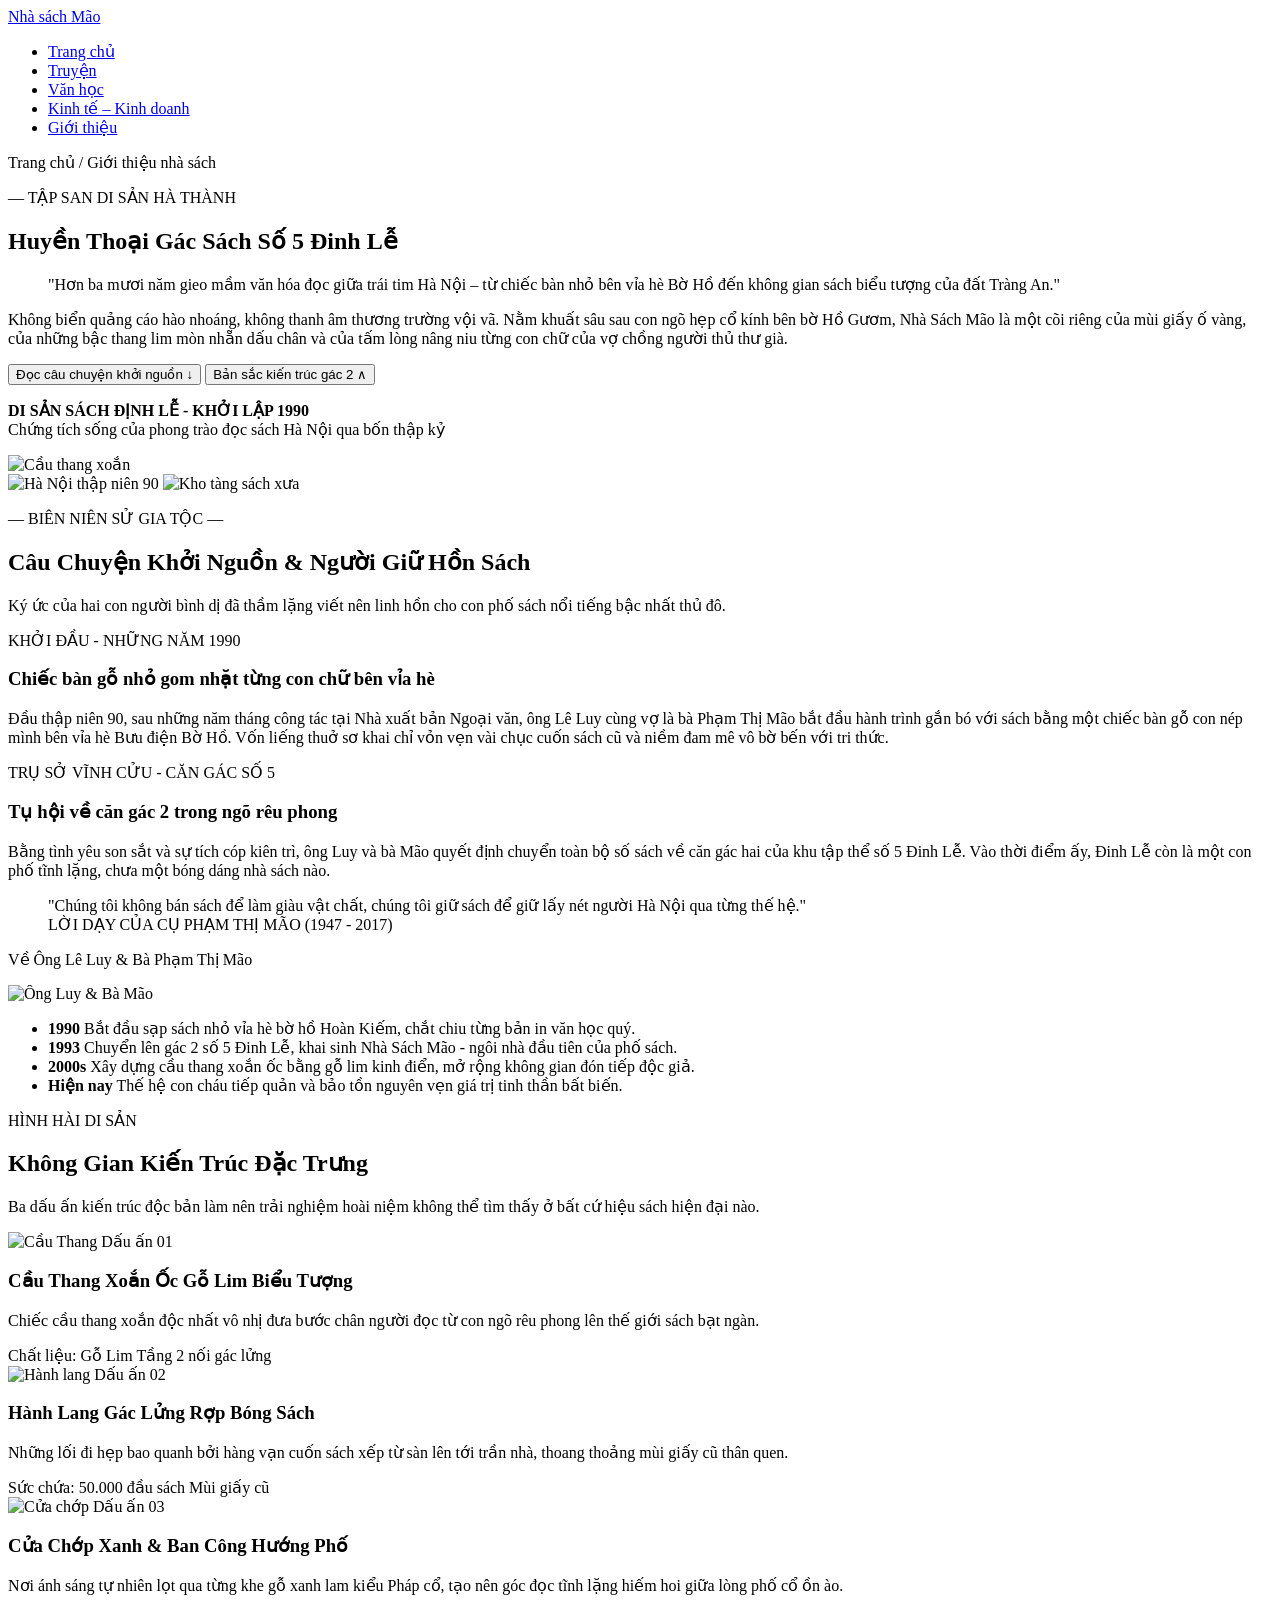
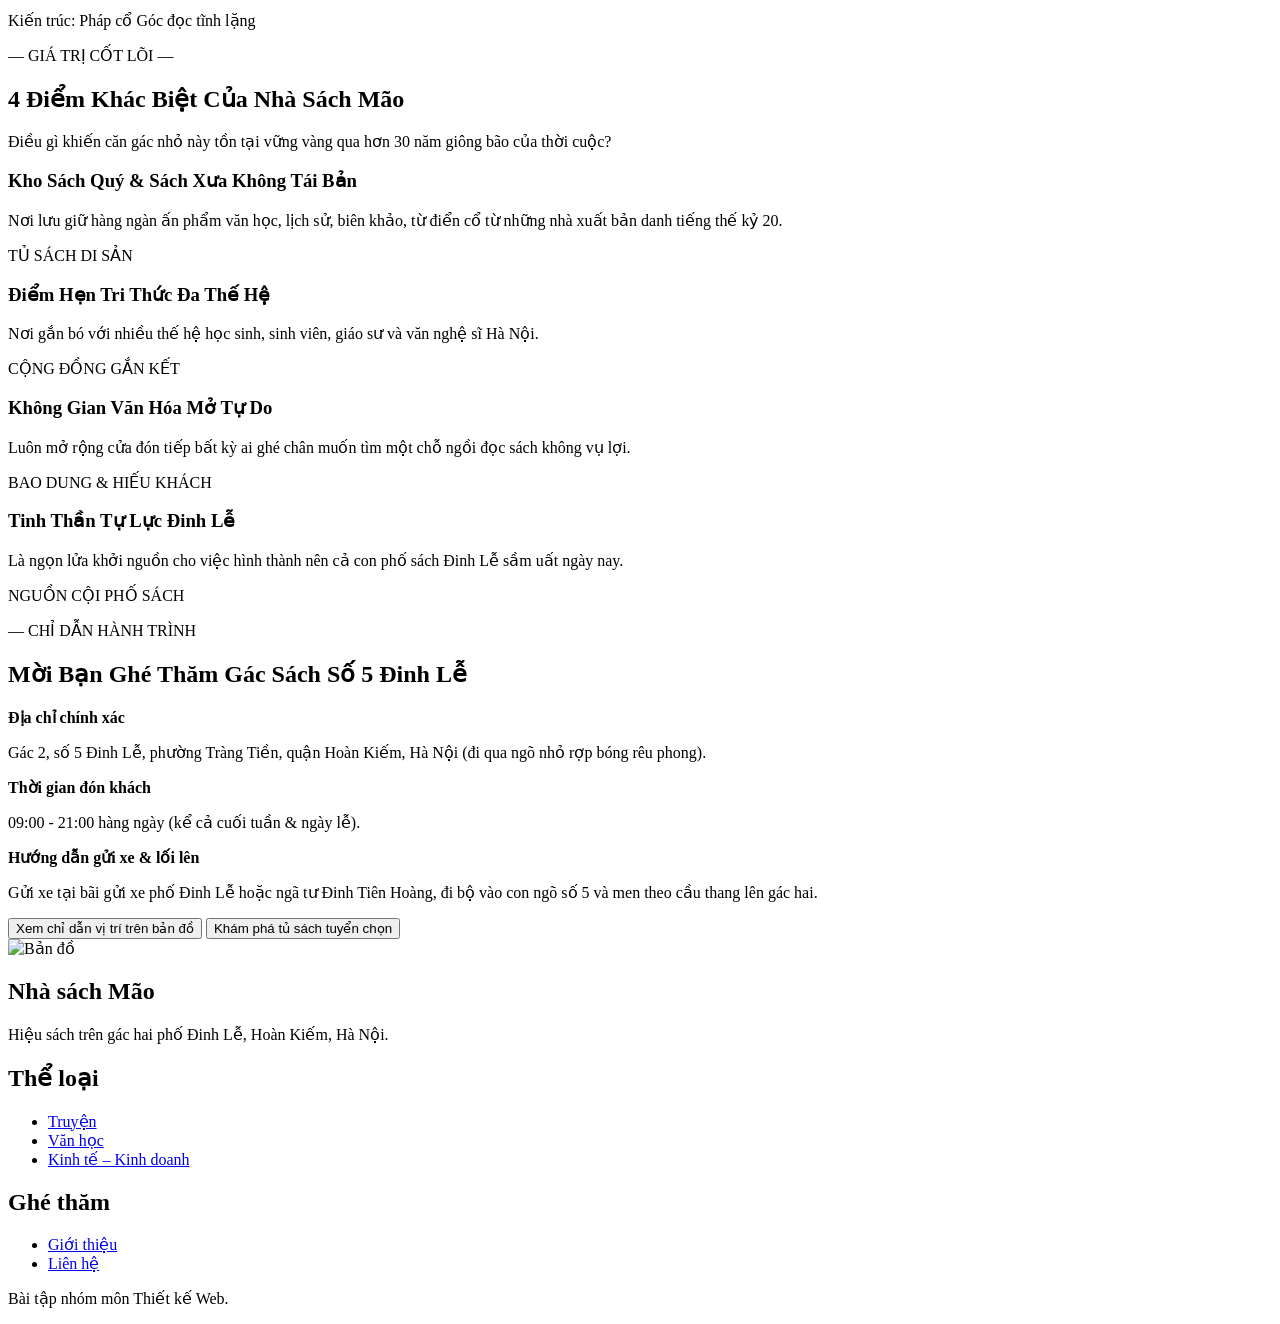
==== about.html @ 7aeccec8 "code phần about" ====
<html lang="vi">
<head>
    <meta charset="UTF-8">
    <meta name="viewport" content="width=device-width, initial-scale=1.0">
    <title>Nhà Sách Mão</title>
    <link rel="stylesheet" href="style.css">
</head>
<body>
    
    <!-- HEADER -->
    <div id="site-header">
        <header class="main-header">
            <div class="logo">
                <h1>Nhà Sách Mão</h1>
                <p>GÁC 2 • SỐ 5 ĐỊNH LỄ</p>
            </div>
            <nav class="main-menu">
                <ul>
                    <li><a href="#">Trang chủ</a></li>
                    <li><a href="#">Khám phá sách</a></li>
                    <li><a href="#" class="active">Giới thiệu Nhà sách</a></li>
                </ul>
            </nav>
            <div class="search-bar">
                <input type="text" placeholder="Tìm sách, tác giả...">
            </div>
        </header>
    </div>

    <!-- MAIN CONTENT (NỘI DUNG TRANG) -->
    <main class="container">
        
        <div class="breadcrumb">
            <p>Trang chủ / Giới thiệu nhà sách</p>
        </div>

        <!-- HERO SECTION[cite: 5] -->
        <section class="hero-section">
            <div class="hero-content">
                <p class="section-subtitle">— TẬP SAN DI SẢN HÀ THÀNH</p>
                <h1 class="hero-title">Huyền Thoại Gác Sách Số 5 Đinh Lễ</h1>
                <blockquote class="hero-quote">"Hơn ba mươi năm gieo mầm văn hóa đọc giữa trái tim Hà Nội – từ chiếc bàn nhỏ bên vỉa hè Bờ Hồ đến không gian sách biểu tượng của đất Tràng An."</blockquote>
                <p class="hero-desc">Không biển quảng cáo hào nhoáng, không thanh âm thương trường vội vã. Nằm khuất sâu sau con ngõ hẹp cổ kính bên bờ Hồ Gươm, Nhà Sách Mão là một cõi riêng của mùi giấy ố vàng, của những bậc thang lim mòn nhẵn dấu chân và của tấm lòng nâng niu từng con chữ của vợ chồng người thủ thư già.</p>
                
                <div class="hero-buttons">
                    <button class="btn btn-dark">Đọc câu chuyện khởi nguồn ↓</button>
                    <button class="btn btn-light">Bản sắc kiến trúc gác 2 ∧</button>
                </div>
                
                <div class="hero-badge">
                    <p><strong>DI SẢN SÁCH ĐỊNH LỄ - KHỞI LẬP 1990</strong><br>Chứng tích sống của phong trào đọc sách Hà Nội qua bốn thập kỷ</p>
                </div>
            </div>
            <div class="hero-images">
                <img src="cau thang xoan.jpg" alt="Cầu thang xoắn" class="img-large">
                <div class="img-small-group">
                    <img src="ha noi xua.jpg" alt="Hà Nội thập niên 90">
                    <img src="sach xua.jpg" alt="Kho tàng sách xưa">
                </div>
            </div>
        </section>

        <!-- STORY TIMELINE SECTION[cite: 6, 7] -->
        <section class="story-section">
            <div class="section-header center">
                <p class="section-subtitle">— BIÊN NIÊN SỬ GIA TỘC —</p>
                <h2>Câu Chuyện Khởi Nguồn & Người Giữ Hồn Sách</h2>
                <p>Ký ức của hai con người bình dị đã thầm lặng viết nên linh hồn cho con phố sách nổi tiếng bậc nhất thủ đô.</p>
            </div>

            <div class="story-grid">
                <div class="story-left">
                    <div class="story-card">
                        <span class="tag">KHỞI ĐẦU - NHỮNG NĂM 1990</span>
                        <h3>Chiếc bàn gỗ nhỏ gom nhặt từng con chữ bên vỉa hè</h3>
                        <p>Đầu thập niên 90, sau những năm tháng công tác tại Nhà xuất bản Ngoại văn, ông Lê Luy cùng vợ là bà Phạm Thị Mão bắt đầu hành trình gắn bó với sách bằng một chiếc bàn gỗ con nép mình bên vỉa hè Bưu điện Bờ Hồ. Vốn liếng thuở sơ khai chỉ vỏn vẹn vài chục cuốn sách cũ và niềm đam mê vô bờ bến với tri thức.</p>
                    </div>
                    <div class="story-card">
                        <span class="tag">TRỤ SỞ VĨNH CỬU - CĂN GÁC SỐ 5</span>
                        <h3>Tụ hội về căn gác 2 trong ngõ rêu phong</h3>
                        <p>Bằng tình yêu son sắt và sự tích cóp kiên trì, ông Luy và bà Mão quyết định chuyển toàn bộ số sách về căn gác hai của khu tập thể số 5 Đinh Lễ. Vào thời điểm ấy, Đinh Lễ còn là một con phố tĩnh lặng, chưa một bóng dáng nhà sách nào.</p>
                    </div>
                    <blockquote class="highlight-quote">
                        "Chúng tôi không bán sách để làm giàu vật chất, chúng tôi giữ sách để giữ lấy nét người Hà Nội qua từng thế hệ."<br>
                        <span>LỜI DẠY CỦA CỤ PHẠM THỊ MÃO (1947 - 2017)</span>
                    </blockquote>
                </div>
                
                <div class="story-right">
                    <div class="founder-card">
                        <p class="founder-title">Về Ông Lê Luy & Bà Phạm Thị Mão</p>
                        <img src="anh ong ba.jpg" alt="Ông Luy & Bà Mão">
                    </div>
                    <ul class="timeline-list">
                        <li><strong>1990</strong> Bắt đầu sạp sách nhỏ vỉa hè bờ hồ Hoàn Kiếm, chắt chiu từng bản in văn học quý.</li>
                        <li><strong>1993</strong> Chuyển lên gác 2 số 5 Đinh Lễ, khai sinh Nhà Sách Mão - ngôi nhà đầu tiên của phố sách.</li>
                        <li><strong>2000s</strong> Xây dựng cầu thang xoắn ốc bằng gỗ lim kinh điển, mở rộng không gian đón tiếp độc giả.</li>
                        <li><strong>Hiện nay</strong> Thế hệ con cháu tiếp quản và bảo tồn nguyên vẹn giá trị tinh thần bất biến.</li>
                    </ul>
                </div>
            </div>
        </section>

        <section class="architecture-section">
            <div class="section-header">
                <p class="section-subtitle">HÌNH HÀI DI SẢN</p>
                <div class="flex-between">
                    <h2>Không Gian Kiến Trúc Đặc Trưng</h2>
                    <p class="w-50">Ba dấu ấn kiến trúc độc bản làm nên trải nghiệm hoài niệm không thể tìm thấy ở bất cứ hiệu sách hiện đại nào.</p>
                </div>
            </div>
            
            <div class="arch-grid">
                <div class="arch-card">
                    <img src="kien-truc-1.jpg" alt="Cầu Thang">
                    <span class="arch-badge">Dấu ấn 01</span>
                    <h3>Cầu Thang Xoắn Ốc Gỗ Lim Biểu Tượng</h3>
                    <p>Chiếc cầu thang xoắn độc nhất vô nhị đưa bước chân người đọc từ con ngõ rêu phong lên thế giới sách bạt ngàn.</p>
                    <div class="card-footer">
                        <span>Chất liệu: Gỗ Lim</span>
                        <span>Tầng 2 nối gác lửng</span>
                    </div>
                </div>
                <div class="arch-card">
                    <img src="kien-truc-2.jpg" alt="Hành lang">
                    <span class="arch-badge">Dấu ấn 02</span>
                    <h3>Hành Lang Gác Lửng Rợp Bóng Sách</h3>
                    <p>Những lối đi hẹp bao quanh bởi hàng vạn cuốn sách xếp từ sàn lên tới trần nhà, thoang thoảng mùi giấy cũ thân quen.</p>
                    <div class="card-footer">
                        <span>Sức chứa: 50.000 đầu sách</span>
                        <span>Mùi giấy cũ</span>
                    </div>
                </div>
                <div class="arch-card">
                    <img src="kien-truc-3.jpg" alt="Cửa chớp">
                    <span class="arch-badge">Dấu ấn 03</span>
                    <h3>Cửa Chớp Xanh & Ban Công Hướng Phố</h3>
                    <p>Nơi ánh sáng tự nhiên lọt qua từng khe gỗ xanh lam kiểu Pháp cổ, tạo nên góc đọc tĩnh lặng hiếm hoi giữa lòng phố cổ ồn ào.</p>
                    <div class="card-footer">
                        <span>Kiến trúc: Pháp cổ</span>
                        <span>Góc đọc tĩnh lặng</span>
                    </div>
                </div>
            </div>
        </section>

        <section class="core-values-section">
            <div class="section-header center">
                <p class="section-subtitle">— GIÁ TRỊ CỐT LÕI —</p>
                <h2>4 Điểm Khác Biệt Của Nhà Sách Mão</h2>
                <p>Điều gì khiến căn gác nhỏ này tồn tại vững vàng qua hơn 30 năm giông bão của thời cuộc?</p>
            </div>
            <div class="values-grid">
                <div class="value-card">
                    <h3>Kho Sách Quý & Sách Xưa Không Tái Bản</h3>
                    <p>Nơi lưu giữ hàng ngàn ấn phẩm văn học, lịch sử, biên khảo, từ điển cổ từ những nhà xuất bản danh tiếng thế kỷ 20.</p>
                    <span class="value-footer">TỦ SÁCH DI SẢN</span>
                </div>
                <div class="value-card">
                    <h3>Điểm Hẹn Tri Thức Đa Thế Hệ</h3>
                    <p>Nơi gắn bó với nhiều thế hệ học sinh, sinh viên, giáo sư và văn nghệ sĩ Hà Nội.</p>
                    <span class="value-footer">CỘNG ĐỒNG GẮN KẾT</span>
                </div>
                <div class="value-card">
                    <h3>Không Gian Văn Hóa Mở Tự Do</h3>
                    <p>Luôn mở rộng cửa đón tiếp bất kỳ ai ghé chân muốn tìm một chỗ ngồi đọc sách không vụ lợi.</p>
                    <span class="value-footer">BAO DUNG & HIẾU KHÁCH</span>
                </div>
                <div class="value-card">
                    <h3>Tinh Thần Tự Lực Đinh Lễ</h3>
                    <p>Là ngọn lửa khởi nguồn cho việc hình thành nên cả con phố sách Đinh Lễ sầm uất ngày nay.</p>
                    <span class="value-footer">NGUỒN CỘI PHỐ SÁCH</span>
                </div>
            </div>
        </section>

        <section class="visit-section">
            <div class="visit-grid">
                <div class="visit-info">
                    <p class="section-subtitle">— CHỈ DẪN HÀNH TRÌNH</p>
                    <h2>Mời Bạn Ghé Thăm Gác Sách Số 5 Đinh Lễ</h2>
                    <div class="info-item">
                        <div>
                            <strong>Địa chỉ chính xác</strong>
                            <p>Gác 2, số 5 Đinh Lễ, phường Tràng Tiền, quận Hoàn Kiếm, Hà Nội (đi qua ngõ nhỏ rợp bóng rêu phong).</p>
                        </div>
                    </div>
                    <div class="info-item">
                        <div>
                            <strong>Thời gian đón khách</strong>
                            <p>09:00 - 21:00 hàng ngày (kể cả cuối tuần & ngày lễ).</p>
                        </div>
                    </div>
                    <div class="info-item">
                        <div>
                            <strong>Hướng dẫn gửi xe & lối lên</strong>
                            <p>Gửi xe tại bãi gửi xe phố Đinh Lễ hoặc ngã tư Đinh Tiên Hoàng, đi bộ vào con ngõ số 5 và men theo cầu thang lên gác hai.</p>
                        </div>
                    </div>
                    <div class="visit-buttons">
                        <button class="btn btn-dark">Xem chỉ dẫn vị trí trên bản đồ</button>
                        <button class="btn btn-light">Khám phá tủ sách tuyển chọn</button>
                    </div>
                </div>
                <div class="visit-map">
                    <img src="ban-do.jpg" alt="Bản đồ">
                </div>
            </div>
        </section>

    </main>

    <div id="site-footer">
        <div class="footer-quote">
            <p>"Mỗi lần leo lên những bậc thang gỗ số 5 Đinh Lễ, ta như bước qua một cánh cửa thời gian để trở về với những gì thuần khiết nhất của tâm hồn Hà Nội."</p>
            <span>TẬP SAN KÝ ỨC ĐỊNH LỄ - BẢN QUYỀN TƯ LIỆU NHÀ SÁCH MÃO</span>
        </div>

        <footer class="main-footer">
            <div class="footer-grid container">
                <div class="footer-col brand">
                    <h2>Nhà Sách Mão</h2>
                    <p>Nơi lưu giữ ký ức và tình yêu sách trên gác hai phố Đinh Lễ, Hà Nội từ những năm 1990. Không gian văn hóa đọc bản giữa lòng phố cổ nghìn năm văn hiến.</p>
                    <button class="btn-outline">Mão Tuyển Chọn • Di Sản Đinh Lễ</button>
                </div>
                <div class="footer-col links">
                    <h3>KHÁM PHÁ TUYỂN TẬP</h3>
                    <ul>
                        <li><a href="#">Truyện ngắn & Tiểu thuyết</a></li>
                        <li><a href="#">Văn học kinh điển</a></li>
                        <li><a href="#">Kinh tế - Kinh doanh</a></li>
                        <li><a href="#">Lịch sử Hà Nội</a></li>
                        <li><a href="#">Đọc review & Trầm tích tư liệu</a></li>
                    </ul>
                </div>
                <div class="footer-col links">
                    <h3>LIÊN KẾT & GIỚI THIỆU</h3>
                    <ul>
                        <li><a href="#">Câu chuyện Nhà Sách Mão</a></li>
                        <li><a href="#">Ký ức ông bà Mão</a></li>
                        <li><a href="#">Không gian gác 2 Đinh Lễ</a></li>
                        <li><a href="#">Tủ sách di sản bảo tồn</a></li>
                        <li><a href="#">Gửi gắm độc giả</a></li>
                    </ul>
                </div>
                <div class="footer-col contact">
                    <h3>THÔNG TIN LIÊN HỆ</h3>
                    <p>Gác 2, số 5 Đinh Lễ, Tràng Tiền, Hoàn Kiếm, Hà Nội</p>
                    <p>09:00 - 21:00 hàng ngày</p>
                    <p>Không gian đọc tự do & Lưu trữ</p>
                </div>
            </div>
            <div class="footer-bottom container">
                <p>© Nhà Sách Mão • Không gian văn hóa đọc Đinh Lễ, Hà Nội. Website phi thương mại chia sẻ và lưu giữ tình yêu sách.</p>
                <p>"Sách là ngọn đèn soi đường tri thức"</p>
            </div>
        </footer>
    </div>

    <!-- JS riêng của trang -->
    <script src="js/books.js"></script>
    <script src="js/layout.js"></script>
</body>
</html>
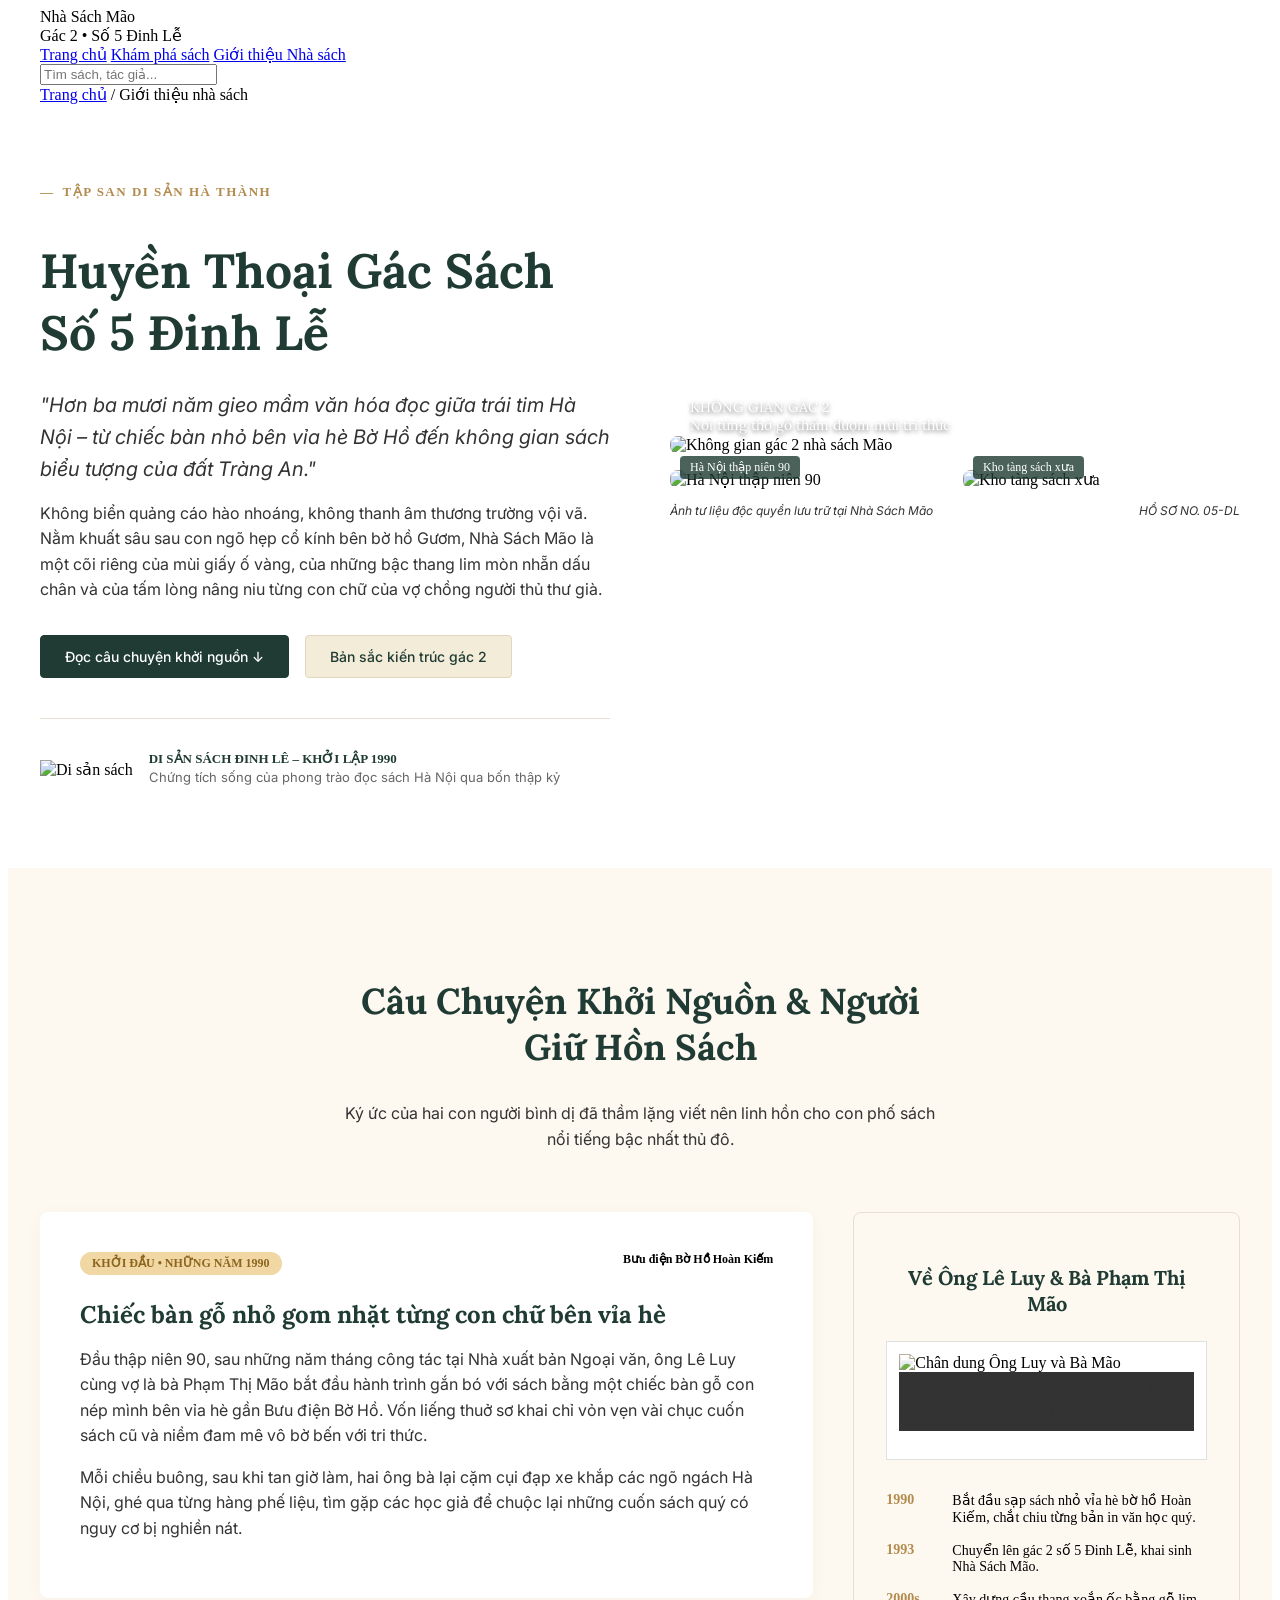
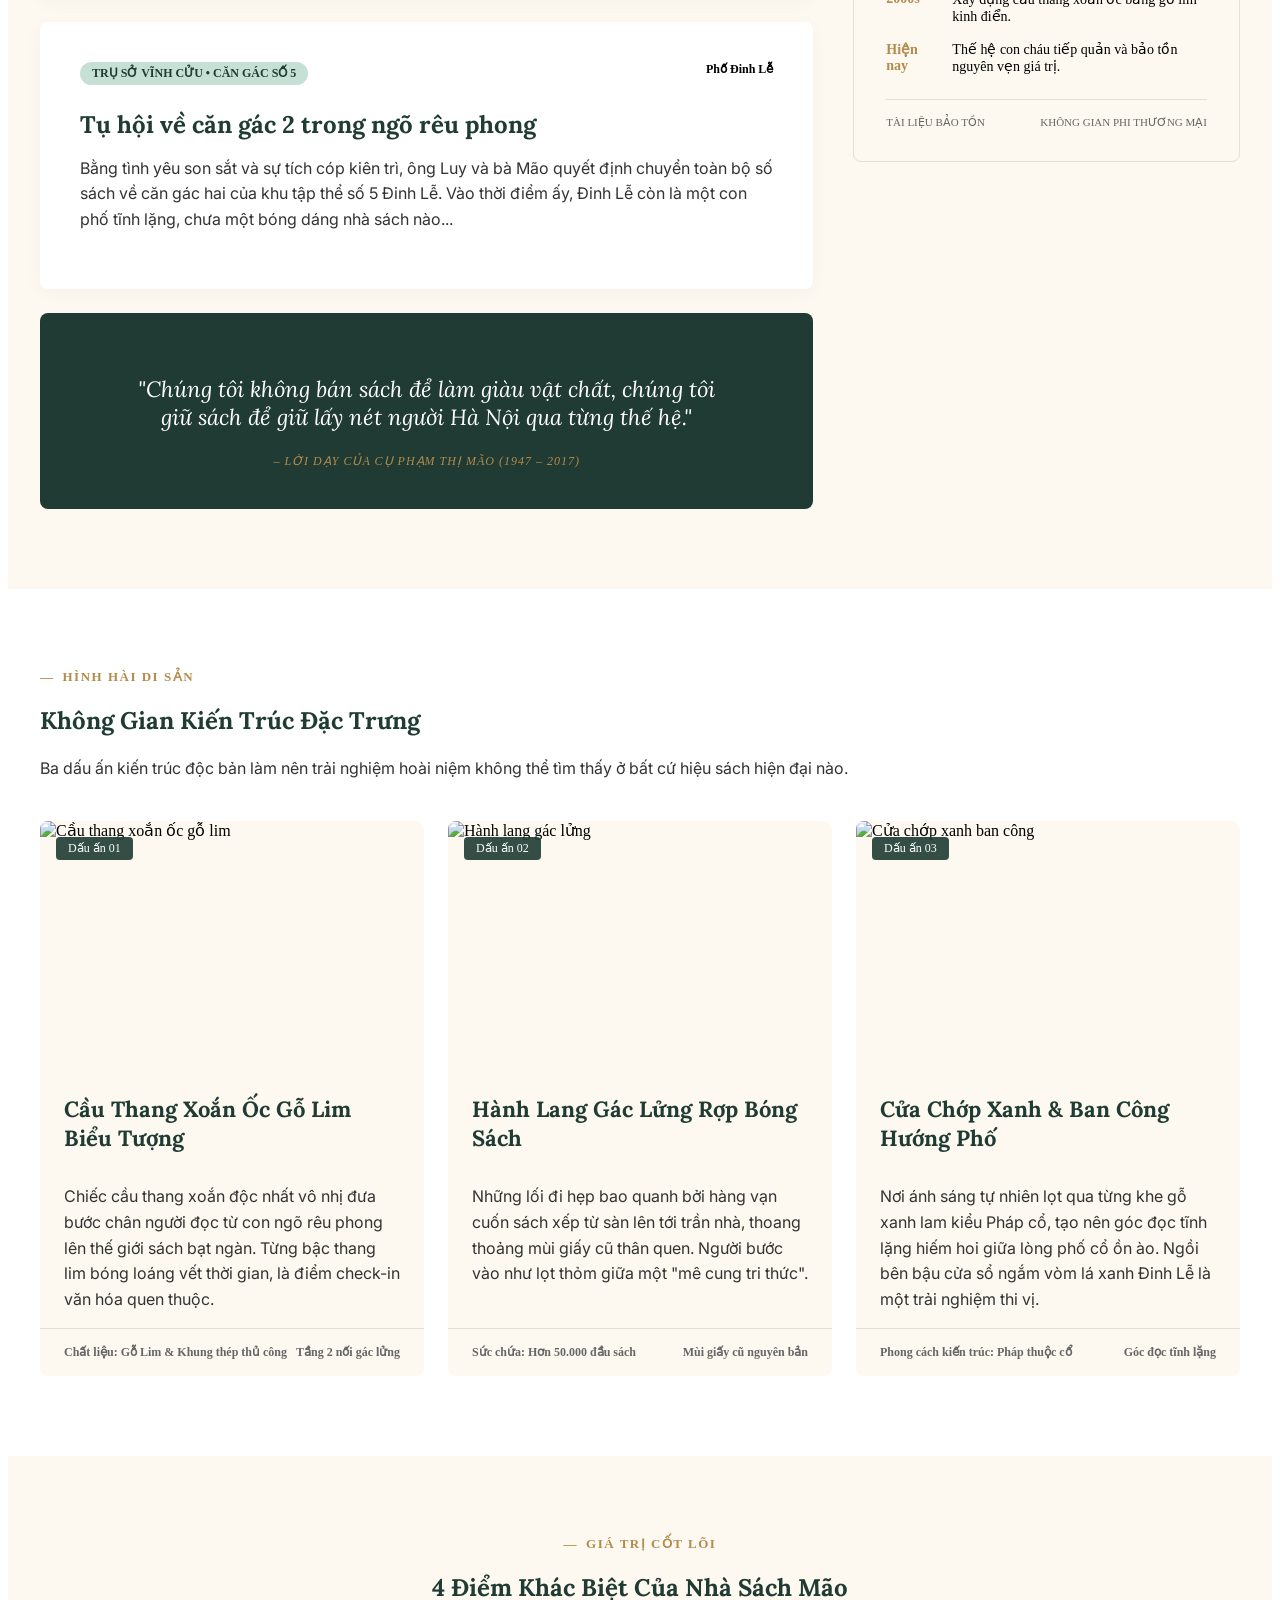
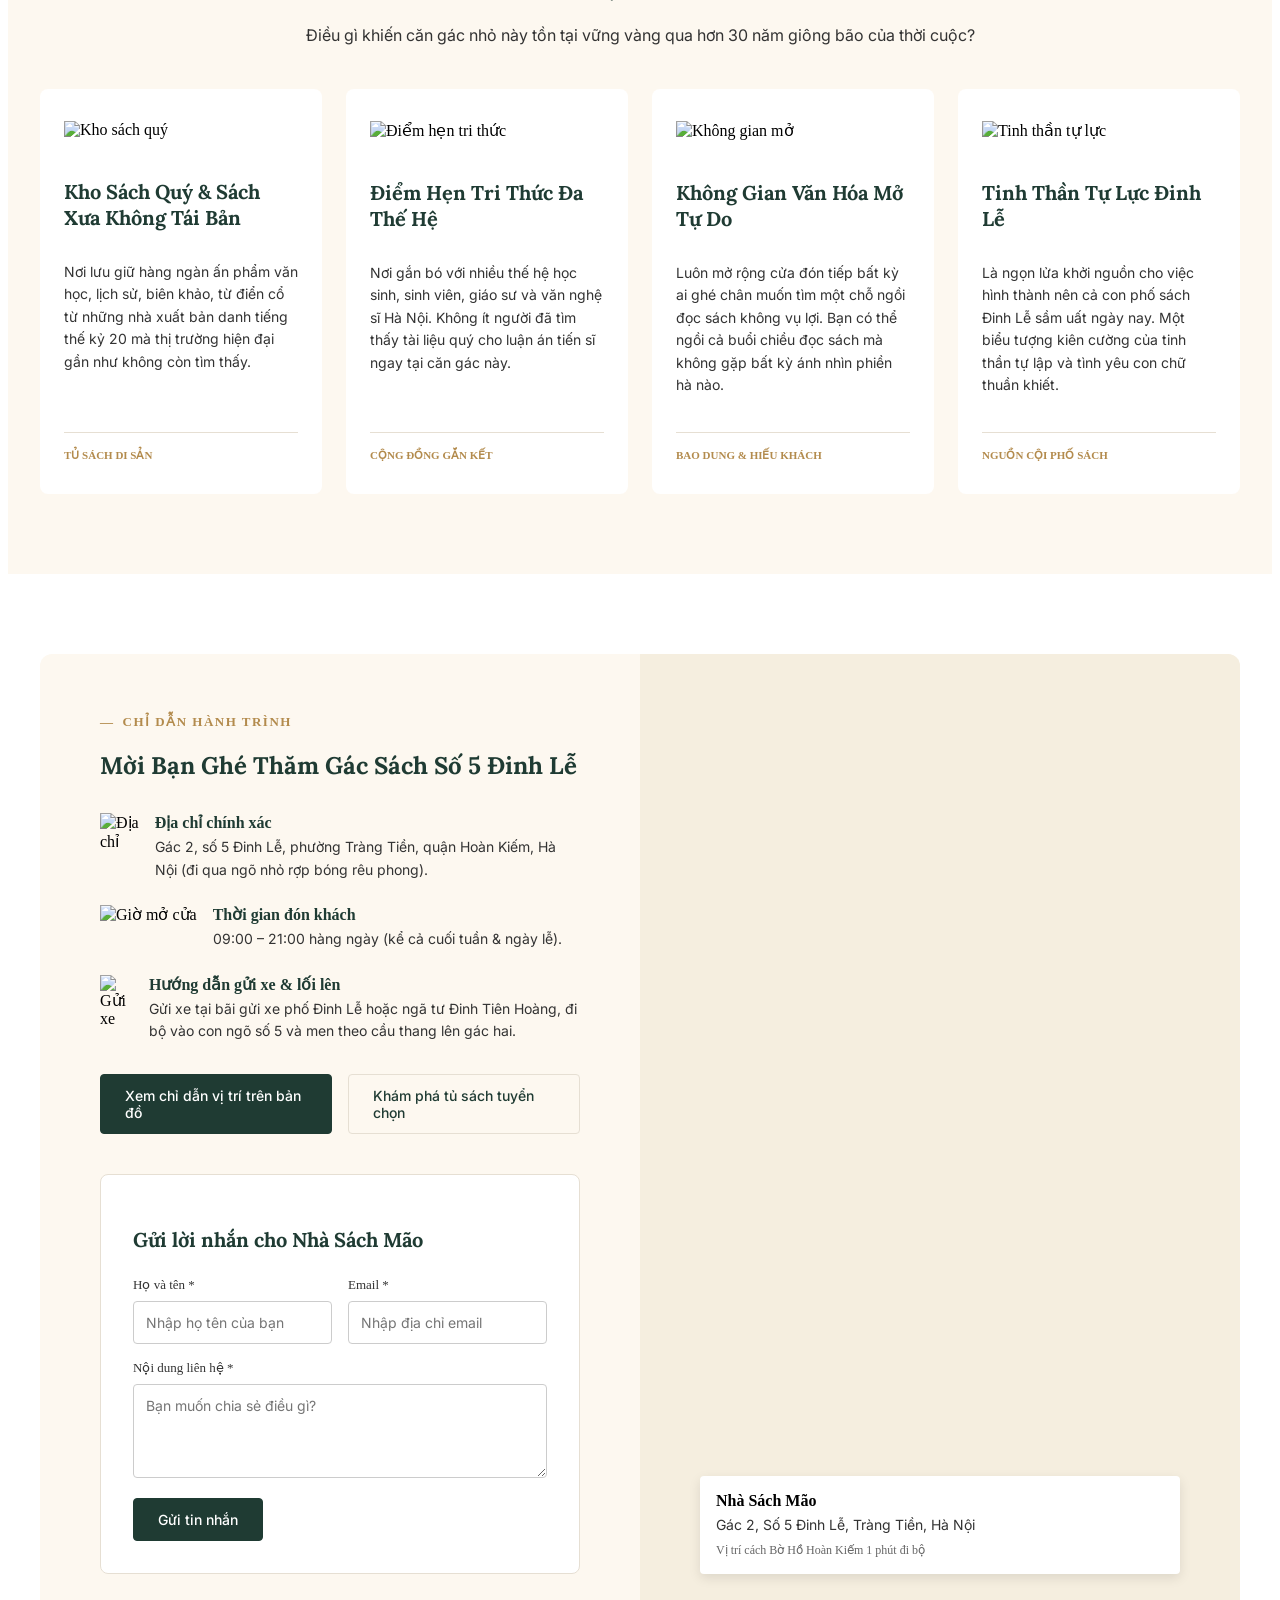
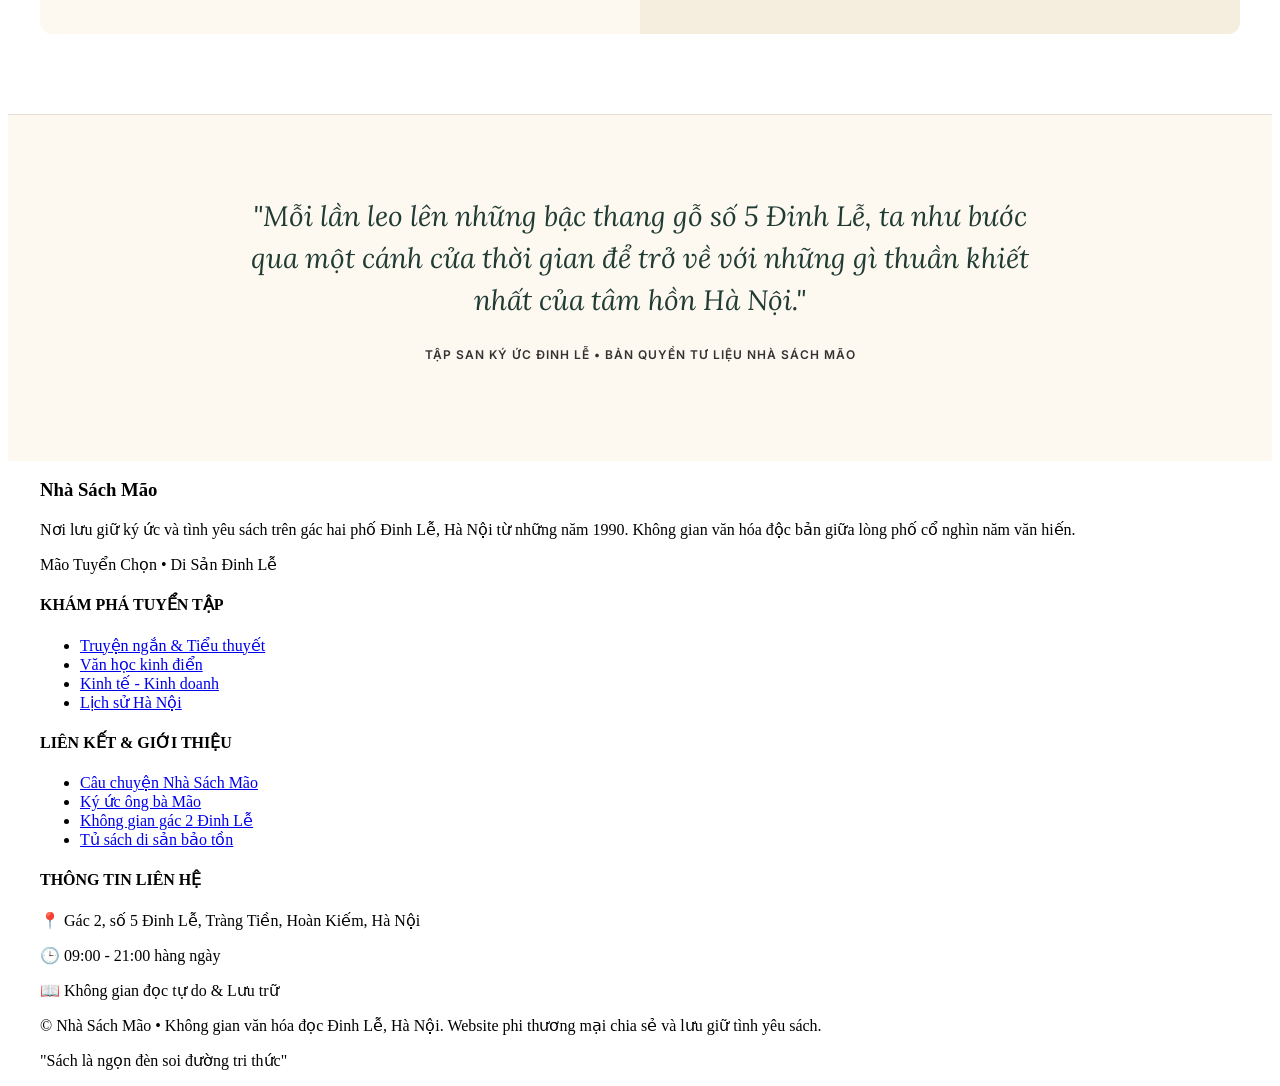
==== commit 8175e47e: "hoàn thiện toàn bộ phần about" ====
--- a/about.html
+++ b/about.html
@@ -1,264 +1,364 @@
+<!DOCTYPE html>
 <html lang="vi">
 <head>
     <meta charset="UTF-8">
     <meta name="viewport" content="width=device-width, initial-scale=1.0">
-    <title>Nhà Sách Mão</title>
-    <link rel="stylesheet" href="style.css">
+    <title>Giới thiệu - Nhà sách Mão</title>
+    <!-- Kế thừa CSS chung của nhóm, liên kết thêm CSS riêng của trang About -->
+    <link rel="stylesheet" href="css/style.css"> 
+    <link rel="stylesheet" href="css/about.css">
+    <!-- Google Fonts đề xuất -->
+    <link href="https://fonts.googleapis.com/css2?family=Lora:ital,wght@0,400;0,600;1,400&family=Inter:wght@400;500&display=swap" rel="stylesheet">
 </head>
 <body>
-    
-    <!-- HEADER -->
-    <div id="site-header">
-        <header class="main-header">
-            <div class="logo">
-                <h1>Nhà Sách Mão</h1>
-                <p>GÁC 2 • SỐ 5 ĐỊNH LỄ</p>
-            </div>
-            <nav class="main-menu">
-                <ul>
-                    <li><a href="#">Trang chủ</a></li>
-                    <li><a href="#">Khám phá sách</a></li>
-                    <li><a href="#" class="active">Giới thiệu Nhà sách</a></li>
-                </ul>
+    <!-- HEADER (Giả định nhóm đã có, cấu trúc dựa theo mockup) -->
+    <header class="site-header">
+        <div class="container">
+            <div class="logo">Nhà Sách Mão<br><span>Gác 2 • Số 5 Đinh Lễ</span></div>
+            <nav class="main-nav">
+                <a href="index.html">Trang chủ</a>
+                <a href="products.html">Khám phá sách</a>
+                <a href="about.html" class="active">Giới thiệu Nhà sách</a>
             </nav>
             <div class="search-bar">
                 <input type="text" placeholder="Tìm sách, tác giả...">
             </div>
-        </header>
+        </div>
+    </header>
+
+    <!-- BREADCRUMB -->
+    <div class="breadcrumb container">
+        <a href="index.html">Trang chủ</a> / <span>Giới thiệu nhà sách</span>
     </div>
 
-    <!-- MAIN CONTENT (NỘI DUNG TRANG) -->
-    <main class="container">
-        
-        <div class="breadcrumb">
-            <p>Trang chủ / Giới thiệu nhà sách</p>
-        </div>
-
-        <!-- HERO SECTION[cite: 5] -->
-        <section class="hero-section">
+    <!-- MAIN CONTENT -->
+    <main class="about-page">
+        <!-- 1. HERO SECTION -->
+        <section class="about-hero container">
             <div class="hero-content">
-                <p class="section-subtitle">— TẬP SAN DI SẢN HÀ THÀNH</p>
+                <span class="eyebrow">TẬP SAN DI SẢN HÀ THÀNH</span>
                 <h1 class="hero-title">Huyền Thoại Gác Sách Số 5 Đinh Lễ</h1>
-                <blockquote class="hero-quote">"Hơn ba mươi năm gieo mầm văn hóa đọc giữa trái tim Hà Nội – từ chiếc bàn nhỏ bên vỉa hè Bờ Hồ đến không gian sách biểu tượng của đất Tràng An."</blockquote>
-                <p class="hero-desc">Không biển quảng cáo hào nhoáng, không thanh âm thương trường vội vã. Nằm khuất sâu sau con ngõ hẹp cổ kính bên bờ Hồ Gươm, Nhà Sách Mão là một cõi riêng của mùi giấy ố vàng, của những bậc thang lim mòn nhẵn dấu chân và của tấm lòng nâng niu từng con chữ của vợ chồng người thủ thư già.</p>
-                
-                <div class="hero-buttons">
-                    <button class="btn btn-dark">Đọc câu chuyện khởi nguồn ↓</button>
-                    <button class="btn btn-light">Bản sắc kiến trúc gác 2 ∧</button>
-                </div>
-                
-                <div class="hero-badge">
-                    <p><strong>DI SẢN SÁCH ĐỊNH LỄ - KHỞI LẬP 1990</strong><br>Chứng tích sống của phong trào đọc sách Hà Nội qua bốn thập kỷ</p>
+                <p class="hero-quote">"Hơn ba mươi năm gieo mầm văn hóa đọc giữa trái tim Hà Nội – từ chiếc bàn nhỏ bên vỉa hè Bờ Hồ đến không gian sách biểu tượng của đất Tràng An."</p>
+                <p class="hero-desc">Không biển quảng cáo hào nhoáng, không thanh âm thương trường vội vã. Nằm khuất sâu sau con ngõ hẹp cổ kính bên bờ hồ Gươm, Nhà Sách Mão là một cõi riêng của mùi giấy ố vàng, của những bậc thang lim mòn nhẵn dấu chân và của tấm lòng nâng niu từng con chữ của vợ chồng người thủ thư già.</p>
+                <div class="hero-actions">
+                    <a href="#story" class="btn btn-primary">Đọc câu chuyện khởi nguồn ↓</a>
+                    <a href="#architecture" class="btn btn-secondary">Bản sắc kiến trúc gác 2</a>
+                </div>
+                <div class="hero-stamp">
+                    <div class="stamp-icon">
+                        <img src="images/about/icon-stamp.svg" alt="Di sản sách">
+                    </div>
+                    <div class="stamp-text">
+                        <strong>DI SẢN SÁCH ĐINH LÊ – KHỞI LẬP 1990</strong>
+                        <p>Chứng tích sống của phong trào đọc sách Hà Nội qua bốn thập kỷ</p>
+                    </div>
                 </div>
             </div>
             <div class="hero-images">
-                <img src="cau thang xoan.jpg" alt="Cầu thang xoắn" class="img-large">
-                <div class="img-small-group">
-                    <img src="ha noi xua.jpg" alt="Hà Nội thập niên 90">
-                    <img src="sach xua.jpg" alt="Kho tàng sách xưa">
-                </div>
-            </div>
-        </section>
-
-        <!-- STORY TIMELINE SECTION[cite: 6, 7] -->
-        <section class="story-section">
-            <div class="section-header center">
-                <p class="section-subtitle">— BIÊN NIÊN SỬ GIA TỘC —</p>
-                <h2>Câu Chuyện Khởi Nguồn & Người Giữ Hồn Sách</h2>
-                <p>Ký ức của hai con người bình dị đã thầm lặng viết nên linh hồn cho con phố sách nổi tiếng bậc nhất thủ đô.</p>
-            </div>
-
-            <div class="story-grid">
-                <div class="story-left">
-                    <div class="story-card">
-                        <span class="tag">KHỞI ĐẦU - NHỮNG NĂM 1990</span>
-                        <h3>Chiếc bàn gỗ nhỏ gom nhặt từng con chữ bên vỉa hè</h3>
-                        <p>Đầu thập niên 90, sau những năm tháng công tác tại Nhà xuất bản Ngoại văn, ông Lê Luy cùng vợ là bà Phạm Thị Mão bắt đầu hành trình gắn bó với sách bằng một chiếc bàn gỗ con nép mình bên vỉa hè Bưu điện Bờ Hồ. Vốn liếng thuở sơ khai chỉ vỏn vẹn vài chục cuốn sách cũ và niềm đam mê vô bờ bến với tri thức.</p>
-                    </div>
-                    <div class="story-card">
-                        <span class="tag">TRỤ SỞ VĨNH CỬU - CĂN GÁC SỐ 5</span>
-                        <h3>Tụ hội về căn gác 2 trong ngõ rêu phong</h3>
-                        <p>Bằng tình yêu son sắt và sự tích cóp kiên trì, ông Luy và bà Mão quyết định chuyển toàn bộ số sách về căn gác hai của khu tập thể số 5 Đinh Lễ. Vào thời điểm ấy, Đinh Lễ còn là một con phố tĩnh lặng, chưa một bóng dáng nhà sách nào.</p>
-                    </div>
-                    <blockquote class="highlight-quote">
-                        "Chúng tôi không bán sách để làm giàu vật chất, chúng tôi giữ sách để giữ lấy nét người Hà Nội qua từng thế hệ."<br>
-                        <span>LỜI DẠY CỦA CỤ PHẠM THỊ MÃO (1947 - 2017)</span>
-                    </blockquote>
-                </div>
-                
-                <div class="story-right">
-                    <div class="founder-card">
-                        <p class="founder-title">Về Ông Lê Luy & Bà Phạm Thị Mão</p>
-                        <img src="anh ong ba.jpg" alt="Ông Luy & Bà Mão">
-                    </div>
-                    <ul class="timeline-list">
-                        <li><strong>1990</strong> Bắt đầu sạp sách nhỏ vỉa hè bờ hồ Hoàn Kiếm, chắt chiu từng bản in văn học quý.</li>
-                        <li><strong>1993</strong> Chuyển lên gác 2 số 5 Đinh Lễ, khai sinh Nhà Sách Mão - ngôi nhà đầu tiên của phố sách.</li>
-                        <li><strong>2000s</strong> Xây dựng cầu thang xoắn ốc bằng gỗ lim kinh điển, mở rộng không gian đón tiếp độc giả.</li>
-                        <li><strong>Hiện nay</strong> Thế hệ con cháu tiếp quản và bảo tồn nguyên vẹn giá trị tinh thần bất biến.</li>
-                    </ul>
-                </div>
-            </div>
-        </section>
-
-        <section class="architecture-section">
+                <div class="image-main">
+                    <img src="images/about/hero-nha-sach-mao.jpg" alt="Không gian gác 2 nhà sách Mão">
+                    <span class="image-caption">KHÔNG GIAN GÁC 2 <br> Nơi từng thớ gỗ thấm đượm mùi tri thức</span>
+                </div>
+                <div class="image-sub-grid">
+                    <div class="image-sub">
+                        <img src="images/about/ha-noi-thap-nien-90.jpg" alt="Hà Nội thập niên 90">
+                        <span class="image-badge">Hà Nội thập niên 90</span>
+                    </div>
+                    <div class="image-sub">
+                        <img src="images/about/kho-tang-sach-xua.jpg" alt="Kho tàng sách xưa">
+                        <span class="image-badge">Kho tàng sách xưa</span>
+                    </div>
+                </div>
+                <p class="image-credit">Ảnh tư liệu độc quyền lưu trữ tại Nhà Sách Mão <span>HỒ SƠ NO. 05-DL</span></p>
+            </div>
+        </section>
+
+        <!-- 2. STORY SECTION -->
+        <section id="story" class="about-story bg-light">
+            <div class="container">
+                <div class="story-header text-center">
+                    <h2>Câu Chuyện Khởi Nguồn & Người Giữ Hồn Sách</h2>
+                    <p>Ký ức của hai con người bình dị đã thầm lặng viết nên linh hồn cho con phố sách nổi tiếng bậc nhất thủ đô.</p>
+                </div>
+                <div class="story-grid">
+                    <!-- Cột trái: Timeline bài viết -->
+                    <div class="story-articles">
+                        <article class="story-card">
+                            <div class="card-meta">
+                                <span class="badge">KHỞI ĐẦU • NHỮNG NĂM 1990</span>
+                                <span class="location">Bưu điện Bờ Hồ Hoàn Kiếm</span>
+                            </div>
+                            <h3>Chiếc bàn gỗ nhỏ gom nhặt từng con chữ bên vỉa hè</h3>
+                            <p>Đầu thập niên 90, sau những năm tháng công tác tại Nhà xuất bản Ngoại văn, ông Lê Luy cùng vợ là bà Phạm Thị Mão bắt đầu hành trình gắn bó với sách bằng một chiếc bàn gỗ con nép mình bên vỉa hè gần Bưu điện Bờ Hồ. Vốn liếng thuở sơ khai chỉ vỏn vẹn vài chục cuốn sách cũ và niềm đam mê vô bờ bến với tri thức.</p>
+                            <p>Mỗi chiều buông, sau khi tan giờ làm, hai ông bà lại cặm cụi đạp xe khắp các ngõ ngách Hà Nội, ghé qua từng hàng phế liệu, tìm gặp các học giả để chuộc lại những cuốn sách quý có nguy cơ bị nghiền nát.</p>
+                        </article>
+
+                        <article class="story-card">
+                            <div class="card-meta">
+                                <span class="badge badge-green">TRỤ SỞ VĨNH CỬU • CĂN GÁC SỐ 5</span>
+                                <span class="location">Phố Đinh Lễ</span>
+                            </div>
+                            <h3>Tụ hội về căn gác 2 trong ngõ rêu phong</h3>
+                            <p>Bằng tình yêu son sắt và sự tích cóp kiên trì, ông Luy và bà Mão quyết định chuyển toàn bộ số sách về căn gác hai của khu tập thể số 5 Đinh Lễ. Vào thời điểm ấy, Đinh Lễ còn là một con phố tĩnh lặng, chưa một bóng dáng nhà sách nào...</p>
+                        </article>
+
+                        <div class="story-quote">
+                            <blockquote>
+                                "Chúng tôi không bán sách để làm giàu vật chất, chúng tôi giữ sách để giữ lấy nét người Hà Nội qua từng thế hệ."
+                            </blockquote>
+                            <cite>– LỜI DẠY CỦA CỤ PHẠM THỊ MÃO (1947 – 2017)</cite>
+                        </div>
+                    </div>
+
+                    <!-- Cột phải: Chân dung & Niên biểu -->
+                    <aside class="story-sidebar">
+                        <div class="sidebar-box">
+                            <h3 class="sidebar-title">Về Ông Lê Luy & Bà Phạm Thị Mão</h3>
+                            <div class="portrait-frame">
+                                <img src="images/about/chan-dung-ong-ba-mao.jpg" alt="Chân dung Ông Luy và Bà Mão">
+                                <p class="portrait-caption">Ông Luy & Bà Mão – Đôi vợ chồng gieo mầm tri thức</p>
+                            </div>
+                            <ul class="timeline-list">
+                                <li>
+                                    <strong>1990</strong>
+                                    <span>Bắt đầu sạp sách nhỏ vỉa hè bờ hồ Hoàn Kiếm, chắt chiu từng bản in văn học quý.</span>
+                                </li>
+                                <li>
+                                    <strong>1993</strong>
+                                    <span>Chuyển lên gác 2 số 5 Đinh Lễ, khai sinh Nhà Sách Mão.</span>
+                                </li>
+                                <li>
+                                    <strong>2000s</strong>
+                                    <span>Xây dựng cầu thang xoắn ốc bằng gỗ lim kinh điển.</span>
+                                </li>
+                                <li>
+                                    <strong>Hiện nay</strong>
+                                    <span>Thế hệ con cháu tiếp quản và bảo tồn nguyên vẹn giá trị.</span>
+                                </li>
+                            </ul>
+                            <div class="sidebar-footer">
+                                <span>TÀI LIỆU BẢO TỒN</span>
+                                <span>Không gian phi thương mại</span>
+                            </div>
+                        </div>
+                    </aside>
+                </div>
+            </div>
+        </section>
+
+        <!-- 3. ARCHITECTURE SECTION -->
+        <section id="architecture" class="about-architecture container">
             <div class="section-header">
-                <p class="section-subtitle">HÌNH HÀI DI SẢN</p>
-                <div class="flex-between">
+                <span class="eyebrow">HÌNH HÀI DI SẢN</span>
+                <div class="header-flex">
                     <h2>Không Gian Kiến Trúc Đặc Trưng</h2>
-                    <p class="w-50">Ba dấu ấn kiến trúc độc bản làm nên trải nghiệm hoài niệm không thể tìm thấy ở bất cứ hiệu sách hiện đại nào.</p>
-                </div>
-            </div>
-            
+                    <p>Ba dấu ấn kiến trúc độc bản làm nên trải nghiệm hoài niệm không thể tìm thấy ở bất cứ hiệu sách hiện đại nào.</p>
+                </div>
+            </div>
             <div class="arch-grid">
                 <div class="arch-card">
-                    <img src="kien-truc-1.jpg" alt="Cầu Thang">
-                    <span class="arch-badge">Dấu ấn 01</span>
+                    <div class="img-wrapper">
+                        <img src="images/about/cau-thang-xoan-oc.jpg" alt="Cầu thang xoắn ốc gỗ lim">
+                        <span class="arch-tag">Dấu ấn 01</span>
+                    </div>
                     <h3>Cầu Thang Xoắn Ốc Gỗ Lim Biểu Tượng</h3>
-                    <p>Chiếc cầu thang xoắn độc nhất vô nhị đưa bước chân người đọc từ con ngõ rêu phong lên thế giới sách bạt ngàn.</p>
-                    <div class="card-footer">
-                        <span>Chất liệu: Gỗ Lim</span>
+                    <p>Chiếc cầu thang xoắn độc nhất vô nhị đưa bước chân người đọc từ con ngõ rêu phong lên thế giới sách bạt ngàn. Từng bậc thang lim bóng loáng vết thời gian, là điểm check-in văn hóa quen thuộc.</p>
+                    <div class="arch-meta">
+                        <span>Chất liệu: Gỗ Lim & Khung thép thủ công</span>
                         <span>Tầng 2 nối gác lửng</span>
                     </div>
                 </div>
                 <div class="arch-card">
-                    <img src="kien-truc-2.jpg" alt="Hành lang">
-                    <span class="arch-badge">Dấu ấn 02</span>
+                    <div class="img-wrapper">
+                        <img src="images/about/hanh-lang-gac-lung.jpg" alt="Hành lang gác lửng">
+                        <span class="arch-tag">Dấu ấn 02</span>
+                    </div>
                     <h3>Hành Lang Gác Lửng Rợp Bóng Sách</h3>
-                    <p>Những lối đi hẹp bao quanh bởi hàng vạn cuốn sách xếp từ sàn lên tới trần nhà, thoang thoảng mùi giấy cũ thân quen.</p>
-                    <div class="card-footer">
-                        <span>Sức chứa: 50.000 đầu sách</span>
-                        <span>Mùi giấy cũ</span>
+                    <p>Những lối đi hẹp bao quanh bởi hàng vạn cuốn sách xếp từ sàn lên tới trần nhà, thoang thoảng mùi giấy cũ thân quen. Người bước vào như lọt thỏm giữa một "mê cung tri thức".</p>
+                    <div class="arch-meta">
+                        <span>Sức chứa: Hơn 50.000 đầu sách</span>
+                        <span>Mùi giấy cũ nguyên bản</span>
                     </div>
                 </div>
                 <div class="arch-card">
-                    <img src="kien-truc-3.jpg" alt="Cửa chớp">
-                    <span class="arch-badge">Dấu ấn 03</span>
+                    <div class="img-wrapper">
+                        <img src="images/about/cua-chop-xanh.jpg" alt="Cửa chớp xanh ban công">
+                        <span class="arch-tag">Dấu ấn 03</span>
+                    </div>
                     <h3>Cửa Chớp Xanh & Ban Công Hướng Phố</h3>
-                    <p>Nơi ánh sáng tự nhiên lọt qua từng khe gỗ xanh lam kiểu Pháp cổ, tạo nên góc đọc tĩnh lặng hiếm hoi giữa lòng phố cổ ồn ào.</p>
-                    <div class="card-footer">
-                        <span>Kiến trúc: Pháp cổ</span>
+                    <p>Nơi ánh sáng tự nhiên lọt qua từng khe gỗ xanh lam kiểu Pháp cổ, tạo nên góc đọc tĩnh lặng hiếm hoi giữa lòng phố cổ ồn ào. Ngồi bên bậu cửa sổ ngắm vòm lá xanh Đinh Lễ là một trải nghiệm thi vị.</p>
+                    <div class="arch-meta">
+                        <span>Phong cách kiến trúc: Pháp thuộc cổ</span>
                         <span>Góc đọc tĩnh lặng</span>
                     </div>
                 </div>
             </div>
         </section>
 
-        <section class="core-values-section">
-            <div class="section-header center">
-                <p class="section-subtitle">— GIÁ TRỊ CỐT LÕI —</p>
-                <h2>4 Điểm Khác Biệt Của Nhà Sách Mão</h2>
-                <p>Điều gì khiến căn gác nhỏ này tồn tại vững vàng qua hơn 30 năm giông bão của thời cuộc?</p>
-            </div>
-            <div class="values-grid">
-                <div class="value-card">
-                    <h3>Kho Sách Quý & Sách Xưa Không Tái Bản</h3>
-                    <p>Nơi lưu giữ hàng ngàn ấn phẩm văn học, lịch sử, biên khảo, từ điển cổ từ những nhà xuất bản danh tiếng thế kỷ 20.</p>
-                    <span class="value-footer">TỦ SÁCH DI SẢN</span>
-                </div>
-                <div class="value-card">
-                    <h3>Điểm Hẹn Tri Thức Đa Thế Hệ</h3>
-                    <p>Nơi gắn bó với nhiều thế hệ học sinh, sinh viên, giáo sư và văn nghệ sĩ Hà Nội.</p>
-                    <span class="value-footer">CỘNG ĐỒNG GẮN KẾT</span>
-                </div>
-                <div class="value-card">
-                    <h3>Không Gian Văn Hóa Mở Tự Do</h3>
-                    <p>Luôn mở rộng cửa đón tiếp bất kỳ ai ghé chân muốn tìm một chỗ ngồi đọc sách không vụ lợi.</p>
-                    <span class="value-footer">BAO DUNG & HIẾU KHÁCH</span>
-                </div>
-                <div class="value-card">
-                    <h3>Tinh Thần Tự Lực Đinh Lễ</h3>
-                    <p>Là ngọn lửa khởi nguồn cho việc hình thành nên cả con phố sách Đinh Lễ sầm uất ngày nay.</p>
-                    <span class="value-footer">NGUỒN CỘI PHỐ SÁCH</span>
-                </div>
-            </div>
-        </section>
-
-        <section class="visit-section">
+        <!-- 4. DIFFERENCE SECTION -->
+        <section id="difference" class="about-difference bg-light">
+            <div class="container">
+                <div class="section-header text-center">
+                    <span class="eyebrow">GIÁ TRỊ CỐT LÕI</span>
+                    <h2>4 Điểm Khác Biệt Của Nhà Sách Mão</h2>
+                    <p>Điều gì khiến căn gác nhỏ này tồn tại vững vàng qua hơn 30 năm giông bão của thời cuộc?</p>
+                </div>
+                <div class="diff-grid">
+                    <div class="diff-card">
+                        <div class="icon"><img src="images/about/icon-book.svg" alt="Kho sách quý"></div>
+                        <h3>Kho Sách Quý & Sách Xưa Không Tái Bản</h3>
+                        <p>Nơi lưu giữ hàng ngàn ấn phẩm văn học, lịch sử, biên khảo, từ điển cổ từ những nhà xuất bản danh tiếng thế kỷ 20 mà thị trường hiện đại gần như không còn tìm thấy.</p>
+                        <span class="diff-tag">TỦ SÁCH DI SẢN</span>
+                    </div>
+                    <div class="diff-card">
+                        <div class="icon"><img src="images/about/icon-people.svg" alt="Điểm hẹn tri thức"></div>
+                        <h3>Điểm Hẹn Tri Thức Đa Thế Hệ</h3>
+                        <p>Nơi gắn bó với nhiều thế hệ học sinh, sinh viên, giáo sư và văn nghệ sĩ Hà Nội. Không ít người đã tìm thấy tài liệu quý cho luận án tiến sĩ ngay tại căn gác này.</p>
+                        <span class="diff-tag">CỘNG ĐỒNG GẮN KẾT</span>
+                    </div>
+                    <div class="diff-card">
+                        <div class="icon"><img src="images/about/icon-sofa.svg" alt="Không gian mở"></div>
+                        <h3>Không Gian Văn Hóa Mở Tự Do</h3>
+                        <p>Luôn mở rộng cửa đón tiếp bất kỳ ai ghé chân muốn tìm một chỗ ngồi đọc sách không vụ lợi. Bạn có thể ngồi cả buổi chiều đọc sách mà không gặp bất kỳ ánh nhìn phiền hà nào.</p>
+                        <span class="diff-tag">BAO DUNG & HIẾU KHÁCH</span>
+                    </div>
+                    <div class="diff-card">
+                        <div class="icon"><img src="images/about/icon-sparkle.svg" alt="Tinh thần tự lực"></div>
+                        <h3>Tinh Thần Tự Lực Đinh Lễ</h3>
+                        <p>Là ngọn lửa khởi nguồn cho việc hình thành nên cả con phố sách Đinh Lễ sầm uất ngày nay. Một biểu tượng kiên cường của tinh thần tự lập và tình yêu con chữ thuần khiết.</p>
+                        <span class="diff-tag">NGUỒN CỘI PHỐ SÁCH</span>
+                    </div>
+                </div>
+            </div>
+        </section>
+
+        <!-- 5. VISIT & CONTACT SECTION -->
+        <section id="lien-he" class="about-visit container">
             <div class="visit-grid">
                 <div class="visit-info">
-                    <p class="section-subtitle">— CHỈ DẪN HÀNH TRÌNH</p>
+                    <span class="eyebrow">CHỈ DẪN HÀNH TRÌNH</span>
                     <h2>Mời Bạn Ghé Thăm Gác Sách Số 5 Đinh Lễ</h2>
-                    <div class="info-item">
-                        <div>
-                            <strong>Địa chỉ chính xác</strong>
-                            <p>Gác 2, số 5 Đinh Lễ, phường Tràng Tiền, quận Hoàn Kiếm, Hà Nội (đi qua ngõ nhỏ rợp bóng rêu phong).</p>
+                    
+                    <ul class="visit-list">
+                        <li>
+                            <div class="icon"><img src="images/about/icon-location.svg" alt="Địa chỉ"></div>
+                            <div>
+                                <strong>Địa chỉ chính xác</strong>
+                                <p>Gác 2, số 5 Đinh Lễ, phường Tràng Tiền, quận Hoàn Kiếm, Hà Nội (đi qua ngõ nhỏ rợp bóng rêu phong).</p>
+                            </div>
+                        </li>
+                        <li>
+                            <div class="icon"><img src="images/about/icon-time.svg" alt="Giờ mở cửa"></div>
+                            <div>
+                                <strong>Thời gian đón khách</strong>
+                                <p>09:00 – 21:00 hàng ngày (kể cả cuối tuần & ngày lễ).</p>
+                            </div>
+                        </li>
+                        <li>
+                            <div class="icon"><img src="images/about/icon-bike.svg" alt="Gửi xe"></div>
+                            <div>
+                                <strong>Hướng dẫn gửi xe & lối lên</strong>
+                                <p>Gửi xe tại bãi gửi xe phố Đinh Lễ hoặc ngã tư Đinh Tiên Hoàng, đi bộ vào con ngõ số 5 và men theo cầu thang lên gác hai.</p>
+                            </div>
+                        </li>
+                    </ul>
+                    <div class="visit-actions">
+                        <a href="https://maps.google.com" target="_blank" class="btn btn-primary">Xem chỉ dẫn vị trí trên bản đồ</a>
+                        <a href="products.html" class="btn btn-outline">Khám phá tủ sách tuyển chọn</a>
+                    </div>
+
+                    <!-- 6. CONTACT FORM -->
+                    <div class="contact-form-wrapper">
+                        <h3>Gửi lời nhắn cho Nhà Sách Mão</h3>
+                        <form id="contactForm" class="contact-form" novalidate>
+                            <div class="field-group">
+                                <div class="field">
+                                    <label for="fullname">Họ và tên *</label>
+                                    <input type="text" id="fullname" name="fullname" placeholder="Nhập họ tên của bạn">
+                                    <span class="error-message">Vui lòng nhập họ tên.</span>
+                                </div>
+                                <div class="field">
+                                    <label for="email">Email *</label>
+                                    <input type="email" id="email" name="email" placeholder="Nhập địa chỉ email">
+                                    <span class="error-message">Email không hợp lệ.</span>
+                                </div>
+                            </div>
+                            <div class="field">
+                                <label for="message">Nội dung liên hệ *</label>
+                                <textarea id="message" name="message" rows="4" placeholder="Bạn muốn chia sẻ điều gì?"></textarea>
+                                <span class="error-message">Vui lòng nhập nội dung.</span>
+                            </div>
+                            <button type="submit" class="btn btn-primary">Gửi tin nhắn</button>
+                            <div id="formSuccess" class="form-success hidden">Cảm ơn bạn! Tin nhắn đã được gửi thành công.</div>
+                        </form>
+                    </div>
+                </div>
+
+                <div class="visit-map">
+                    <div class="map-wrapper">
+                        <!-- Sử dụng Iframe Google Maps thực tế của số 5 Đinh Lễ -->
+                        <iframe src="https://www.google.com/maps/embed?pb=!1m18!1m12!1m3!1d3724.116551694931!2d105.85044951476332!3d21.028022485998632!2m3!1f0!2f0!3f0!3m2!1i1024!2i768!4f13.1!3m3!1m2!1s0x3135ab9532822a7f%3A0xcab2133af0fc6e!2zTmjDoCBzw6FjaCBNw6Nv!5e0!3m2!1svi!2s!4v1689000000000!5m2!1svi!2s" width="100%" height="100%" style="border:0;" allowfullscreen="" loading="lazy"></iframe>
+                        <div class="map-label">
+                            <strong>Nhà Sách Mão</strong>
+                            <p>Gác 2, Số 5 Đinh Lễ, Tràng Tiền, Hà Nội</p>
+                            <span class="map-note">Vị trí cách Bờ Hồ Hoàn Kiếm 1 phút đi bộ</span>
                         </div>
                     </div>
-                    <div class="info-item">
-                        <div>
-                            <strong>Thời gian đón khách</strong>
-                            <p>09:00 - 21:00 hàng ngày (kể cả cuối tuần & ngày lễ).</p>
-                        </div>
-                    </div>
-                    <div class="info-item">
-                        <div>
-                            <strong>Hướng dẫn gửi xe & lối lên</strong>
-                            <p>Gửi xe tại bãi gửi xe phố Đinh Lễ hoặc ngã tư Đinh Tiên Hoàng, đi bộ vào con ngõ số 5 và men theo cầu thang lên gác hai.</p>
-                        </div>
-                    </div>
-                    <div class="visit-buttons">
-                        <button class="btn btn-dark">Xem chỉ dẫn vị trí trên bản đồ</button>
-                        <button class="btn btn-light">Khám phá tủ sách tuyển chọn</button>
-                    </div>
-                </div>
-                <div class="visit-map">
-                    <img src="ban-do.jpg" alt="Bản đồ">
-                </div>
-            </div>
-        </section>
-
+                </div>
+            </div>
+        </section>
+
+        <!-- 7. CLOSING SECTION -->
+        <section class="about-closing bg-light text-center">
+            <div class="container">
+                <blockquote>
+                    "Mỗi lần leo lên những bậc thang gỗ số 5 Đinh Lễ, ta như bước qua một cánh cửa thời gian để trở về với những gì thuần khiết nhất của tâm hồn Hà Nội."
+                </blockquote>
+                <p class="closing-credit">TẬP SAN KÝ ỨC ĐINH LỄ • BẢN QUYỀN TƯ LIỆU NHÀ SÁCH MÃO</p>
+            </div>
+        </section>
     </main>
 
-    <div id="site-footer">
-        <div class="footer-quote">
-            <p>"Mỗi lần leo lên những bậc thang gỗ số 5 Đinh Lễ, ta như bước qua một cánh cửa thời gian để trở về với những gì thuần khiết nhất của tâm hồn Hà Nội."</p>
-            <span>TẬP SAN KÝ ỨC ĐỊNH LỄ - BẢN QUYỀN TƯ LIỆU NHÀ SÁCH MÃO</span>
+    <!-- FOOTER (Giả định nhóm đã có, cấu trúc dựa theo mockup) -->
+    <footer class="site-footer">
+        <div class="container footer-grid">
+            <div class="footer-col brand-col">
+                <h3>Nhà Sách Mão</h3>
+                <p>Nơi lưu giữ ký ức và tình yêu sách trên gác hai phố Đinh Lễ, Hà Nội từ những năm 1990. Không gian văn hóa độc bản giữa lòng phố cổ nghìn năm văn hiến.</p>
+                <span class="btn-sm">Mão Tuyển Chọn • Di Sản Đinh Lễ</span>
+            </div>
+            <div class="footer-col">
+                <h4>KHÁM PHÁ TUYỂN TẬP</h4>
+                <ul>
+                    <li><a href="#">Truyện ngắn & Tiểu thuyết</a></li>
+                    <li><a href="#">Văn học kinh điển</a></li>
+                    <li><a href="#">Kinh tế - Kinh doanh</a></li>
+                    <li><a href="#">Lịch sử Hà Nội</a></li>
+                </ul>
+            </div>
+            <div class="footer-col">
+                <h4>LIÊN KẾT & GIỚI THIỆU</h4>
+                <ul>
+                    <li><a href="#">Câu chuyện Nhà Sách Mão</a></li>
+                    <li><a href="#">Ký ức ông bà Mão</a></li>
+                    <li><a href="#">Không gian gác 2 Đinh Lễ</a></li>
+                    <li><a href="#">Tủ sách di sản bảo tồn</a></li>
+                </ul>
+            </div>
+            <div class="footer-col">
+                <h4>THÔNG TIN LIÊN HỆ</h4>
+                <p>📍 Gác 2, số 5 Đinh Lễ, Tràng Tiền, Hoàn Kiếm, Hà Nội</p>
+                <p>🕒 09:00 - 21:00 hàng ngày</p>
+                <p>📖 Không gian đọc tự do & Lưu trữ</p>
+            </div>
         </div>
-
-        <footer class="main-footer">
-            <div class="footer-grid container">
-                <div class="footer-col brand">
-                    <h2>Nhà Sách Mão</h2>
-                    <p>Nơi lưu giữ ký ức và tình yêu sách trên gác hai phố Đinh Lễ, Hà Nội từ những năm 1990. Không gian văn hóa đọc bản giữa lòng phố cổ nghìn năm văn hiến.</p>
-                    <button class="btn-outline">Mão Tuyển Chọn • Di Sản Đinh Lễ</button>
-                </div>
-                <div class="footer-col links">
-                    <h3>KHÁM PHÁ TUYỂN TẬP</h3>
-                    <ul>
-                        <li><a href="#">Truyện ngắn & Tiểu thuyết</a></li>
-                        <li><a href="#">Văn học kinh điển</a></li>
-                        <li><a href="#">Kinh tế - Kinh doanh</a></li>
-                        <li><a href="#">Lịch sử Hà Nội</a></li>
-                        <li><a href="#">Đọc review & Trầm tích tư liệu</a></li>
-                    </ul>
-                </div>
-                <div class="footer-col links">
-                    <h3>LIÊN KẾT & GIỚI THIỆU</h3>
-                    <ul>
-                        <li><a href="#">Câu chuyện Nhà Sách Mão</a></li>
-                        <li><a href="#">Ký ức ông bà Mão</a></li>
-                        <li><a href="#">Không gian gác 2 Đinh Lễ</a></li>
-                        <li><a href="#">Tủ sách di sản bảo tồn</a></li>
-                        <li><a href="#">Gửi gắm độc giả</a></li>
-                    </ul>
-                </div>
-                <div class="footer-col contact">
-                    <h3>THÔNG TIN LIÊN HỆ</h3>
-                    <p>Gác 2, số 5 Đinh Lễ, Tràng Tiền, Hoàn Kiếm, Hà Nội</p>
-                    <p>09:00 - 21:00 hàng ngày</p>
-                    <p>Không gian đọc tự do & Lưu trữ</p>
-                </div>
-            </div>
-            <div class="footer-bottom container">
-                <p>© Nhà Sách Mão • Không gian văn hóa đọc Đinh Lễ, Hà Nội. Website phi thương mại chia sẻ và lưu giữ tình yêu sách.</p>
-                <p>"Sách là ngọn đèn soi đường tri thức"</p>
-            </div>
-        </footer>
-    </div>
-
-    <!-- JS riêng của trang -->
-    <script src="js/books.js"></script>
-    <script src="js/layout.js"></script>
+        <div class="container footer-bottom">
+            <p>© Nhà Sách Mão • Không gian văn hóa đọc Đinh Lễ, Hà Nội. Website phi thương mại chia sẻ và lưu giữ tình yêu sách.</p>
+            <p>"Sách là ngọn đèn soi đường tri thức"</p>
+        </div>
+    </footer>
+
+    <!-- JS -->
+    <script src="js/about.js"></script>
 </body>
 </html>
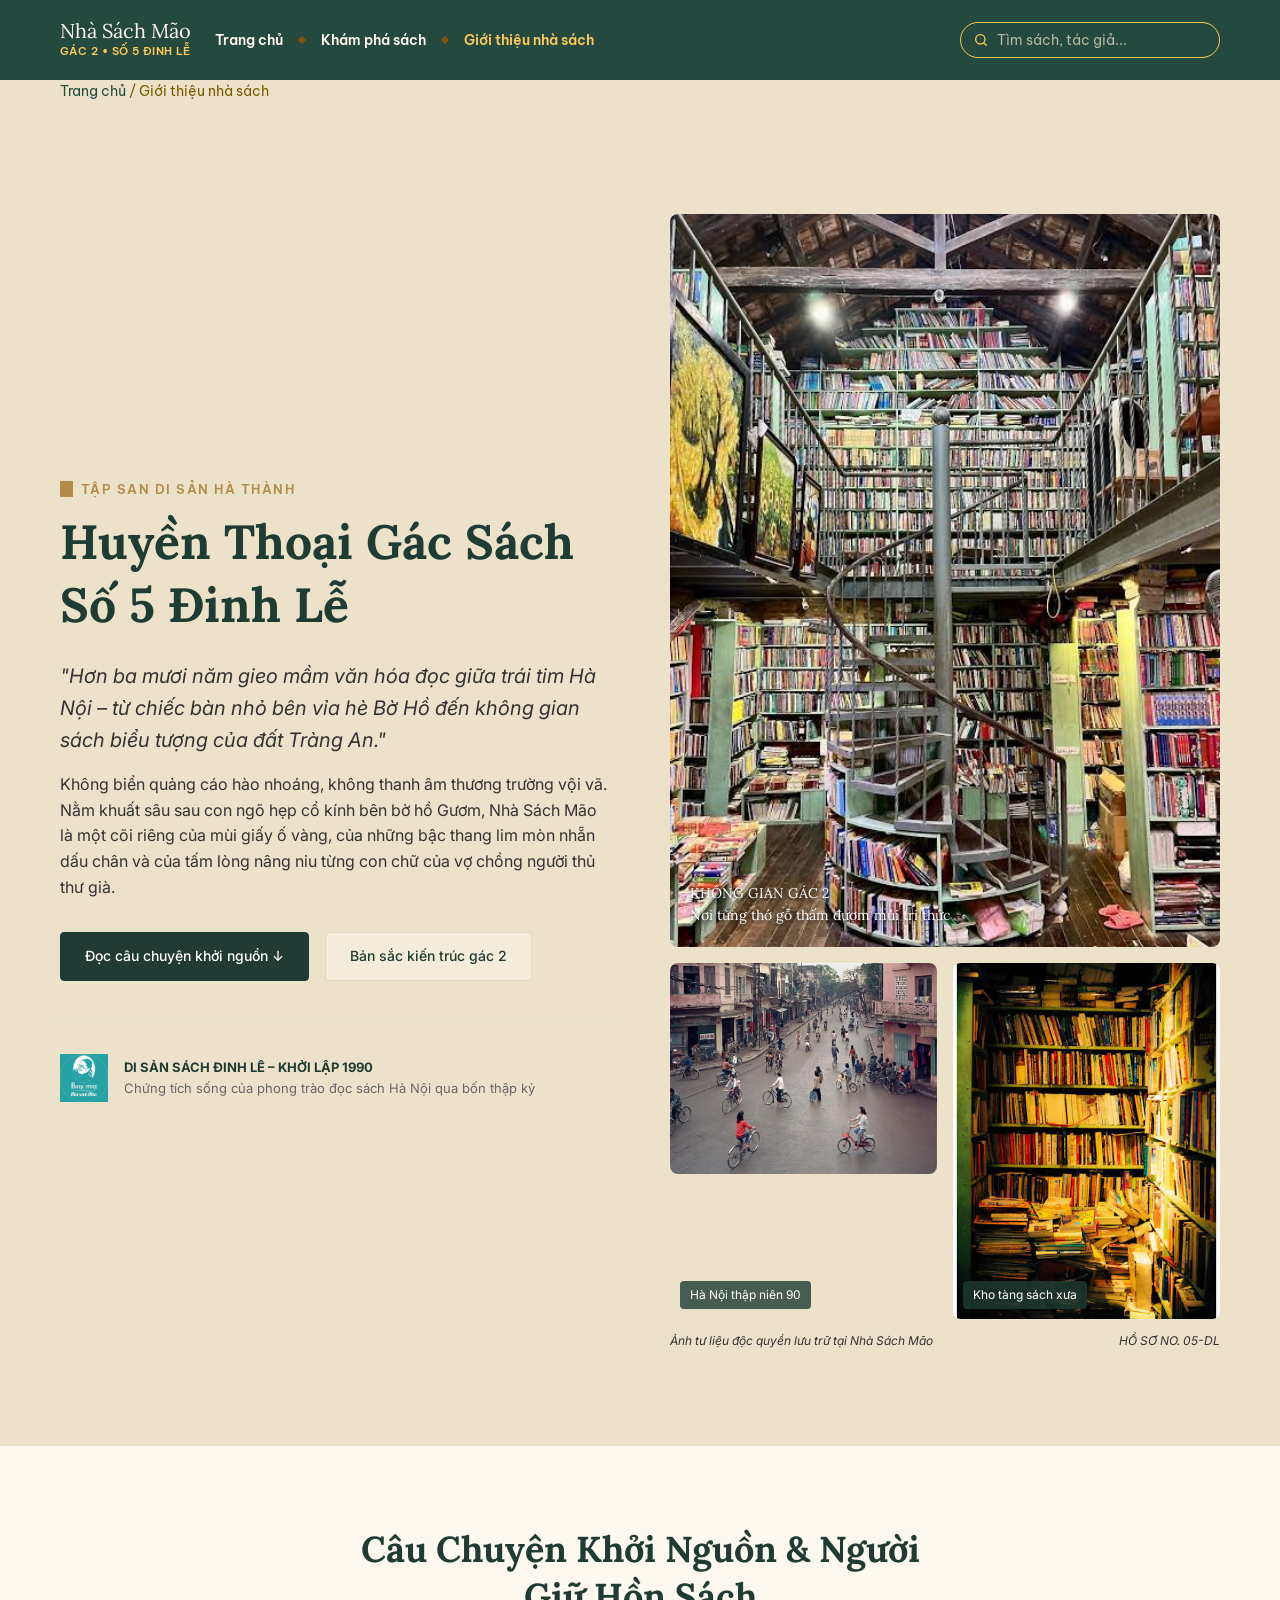
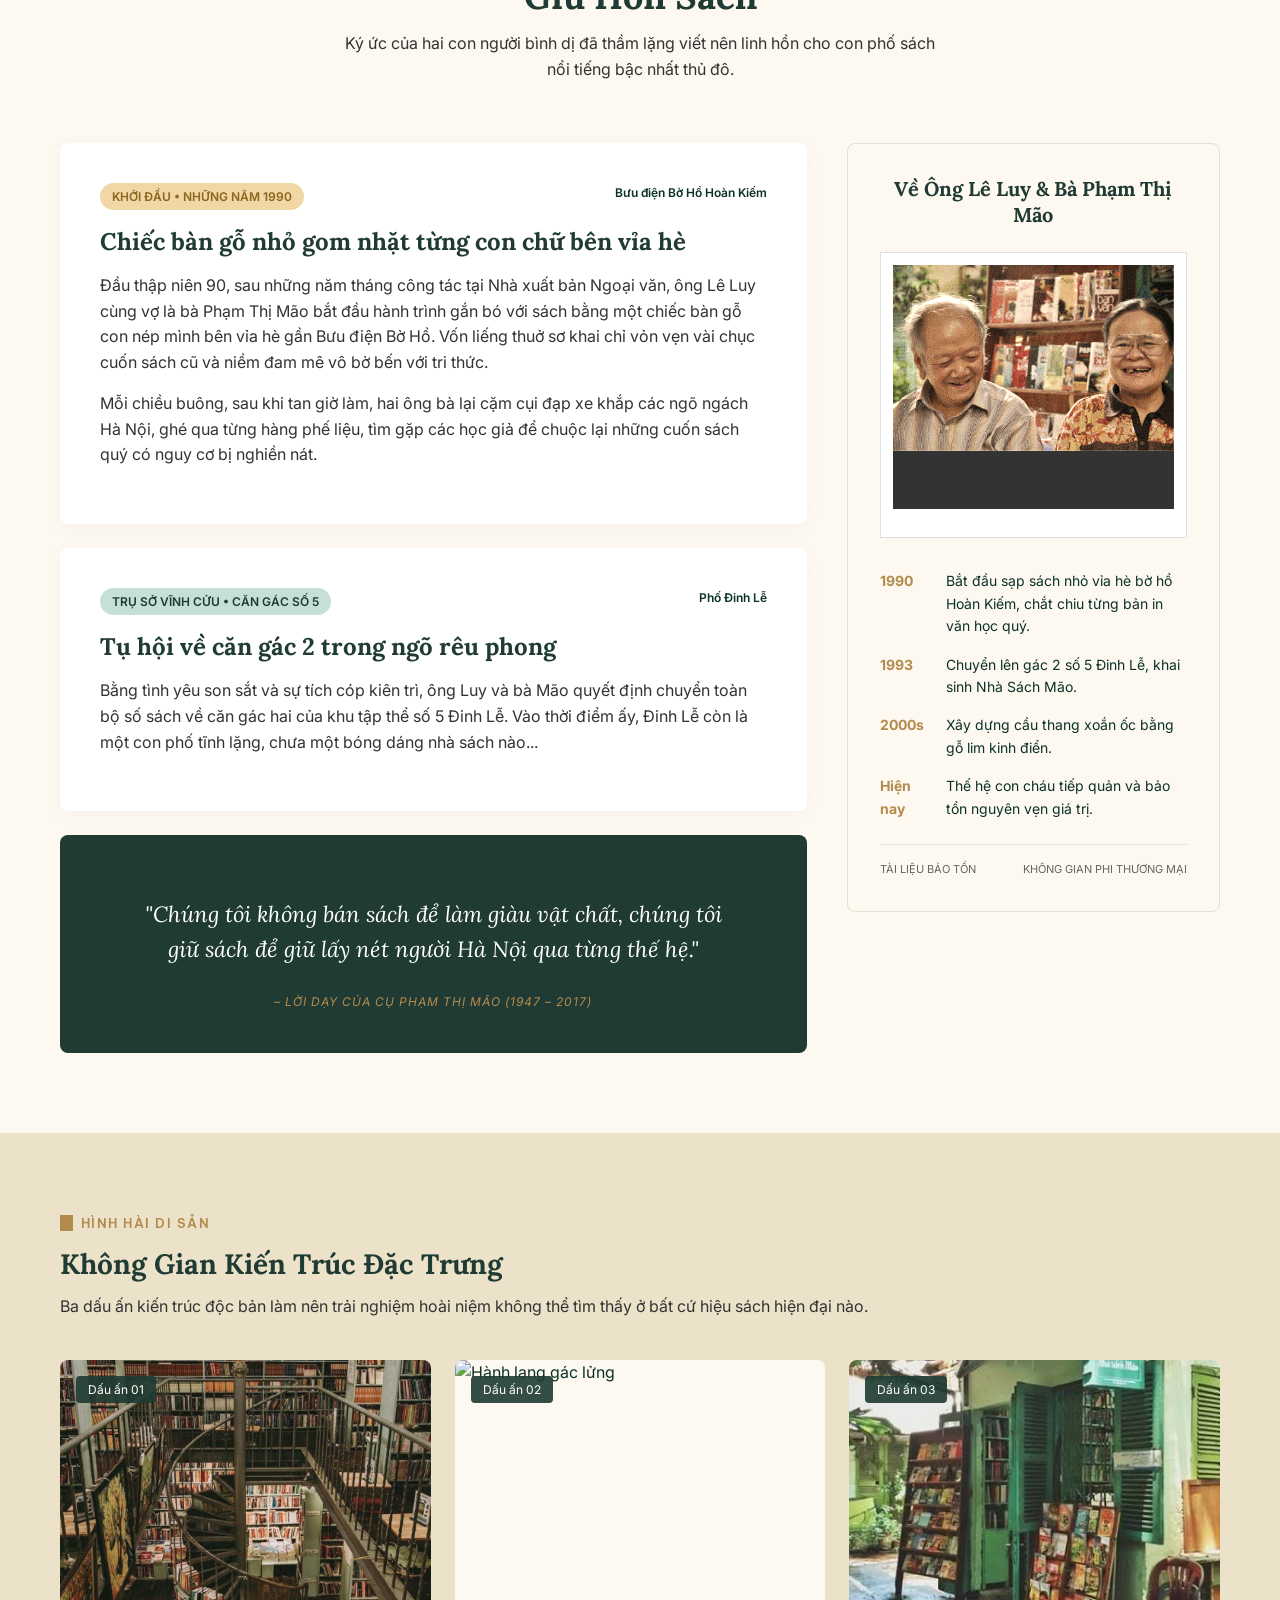
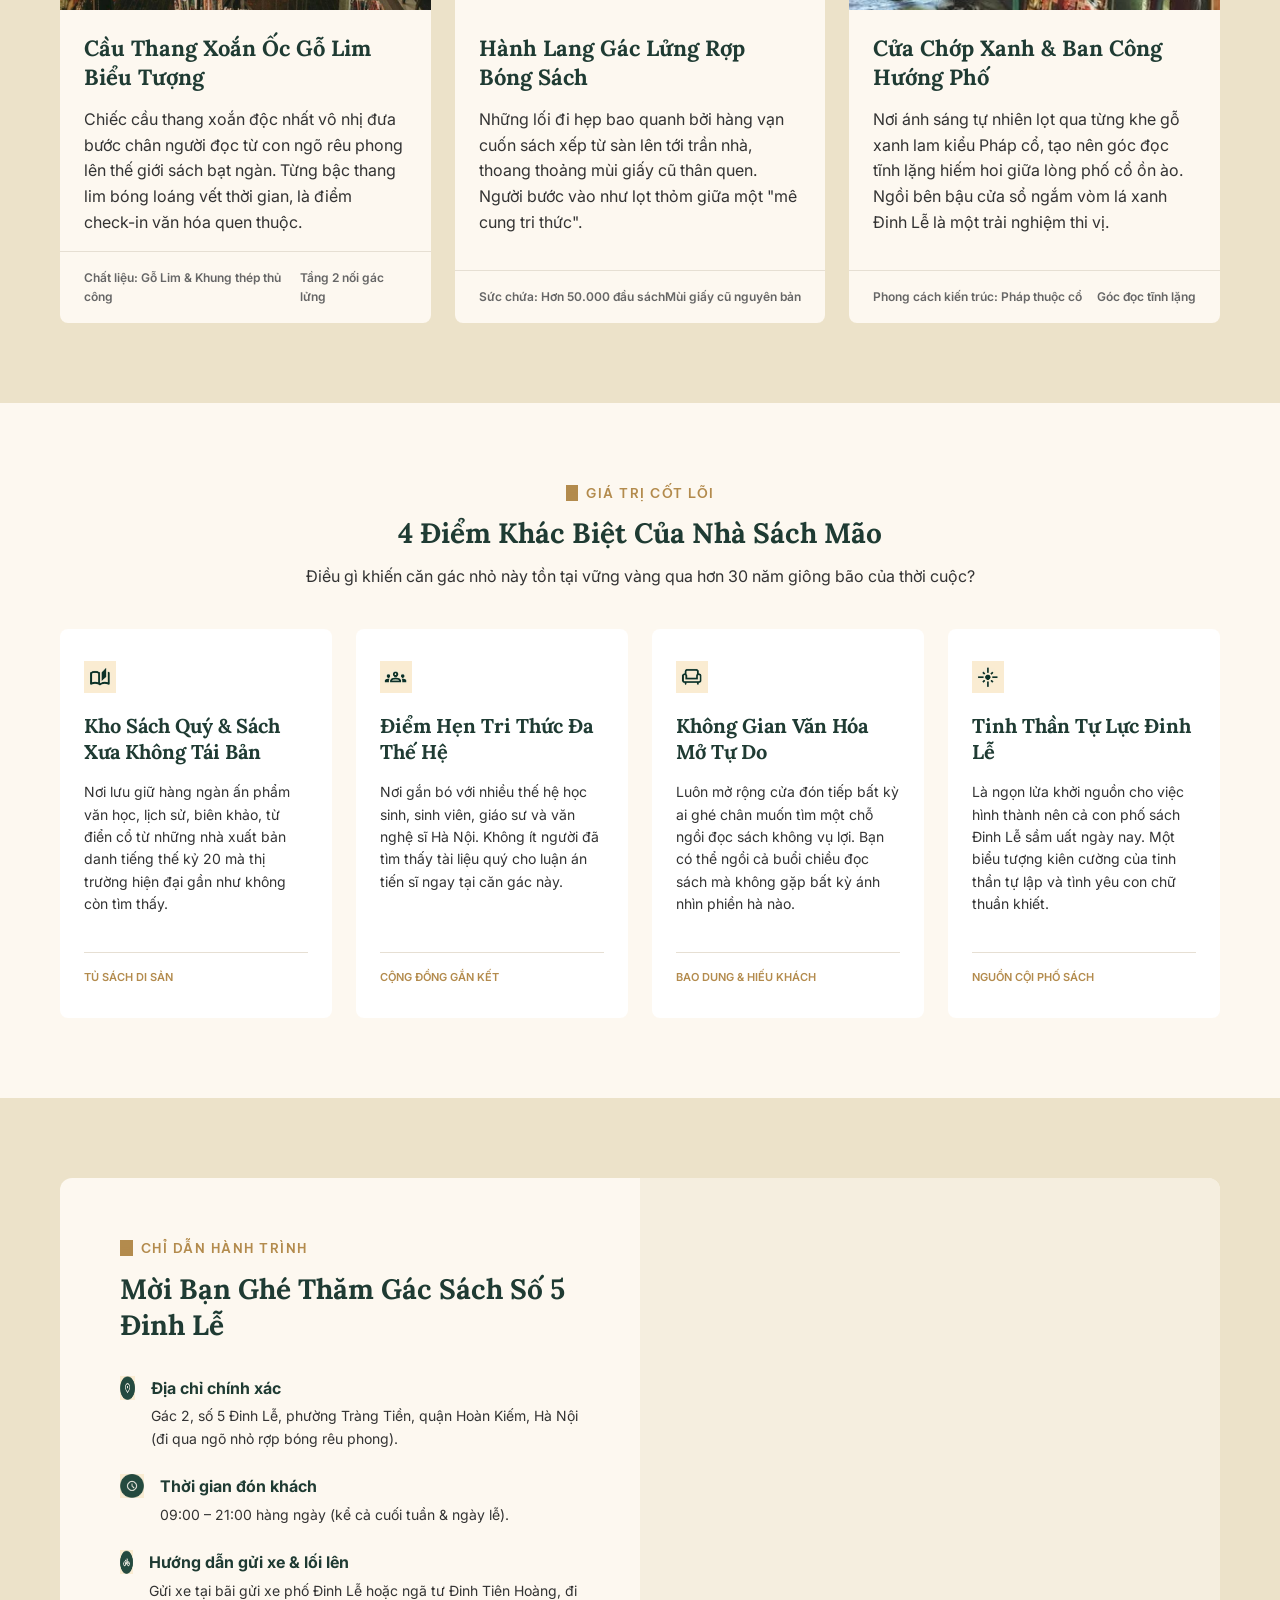
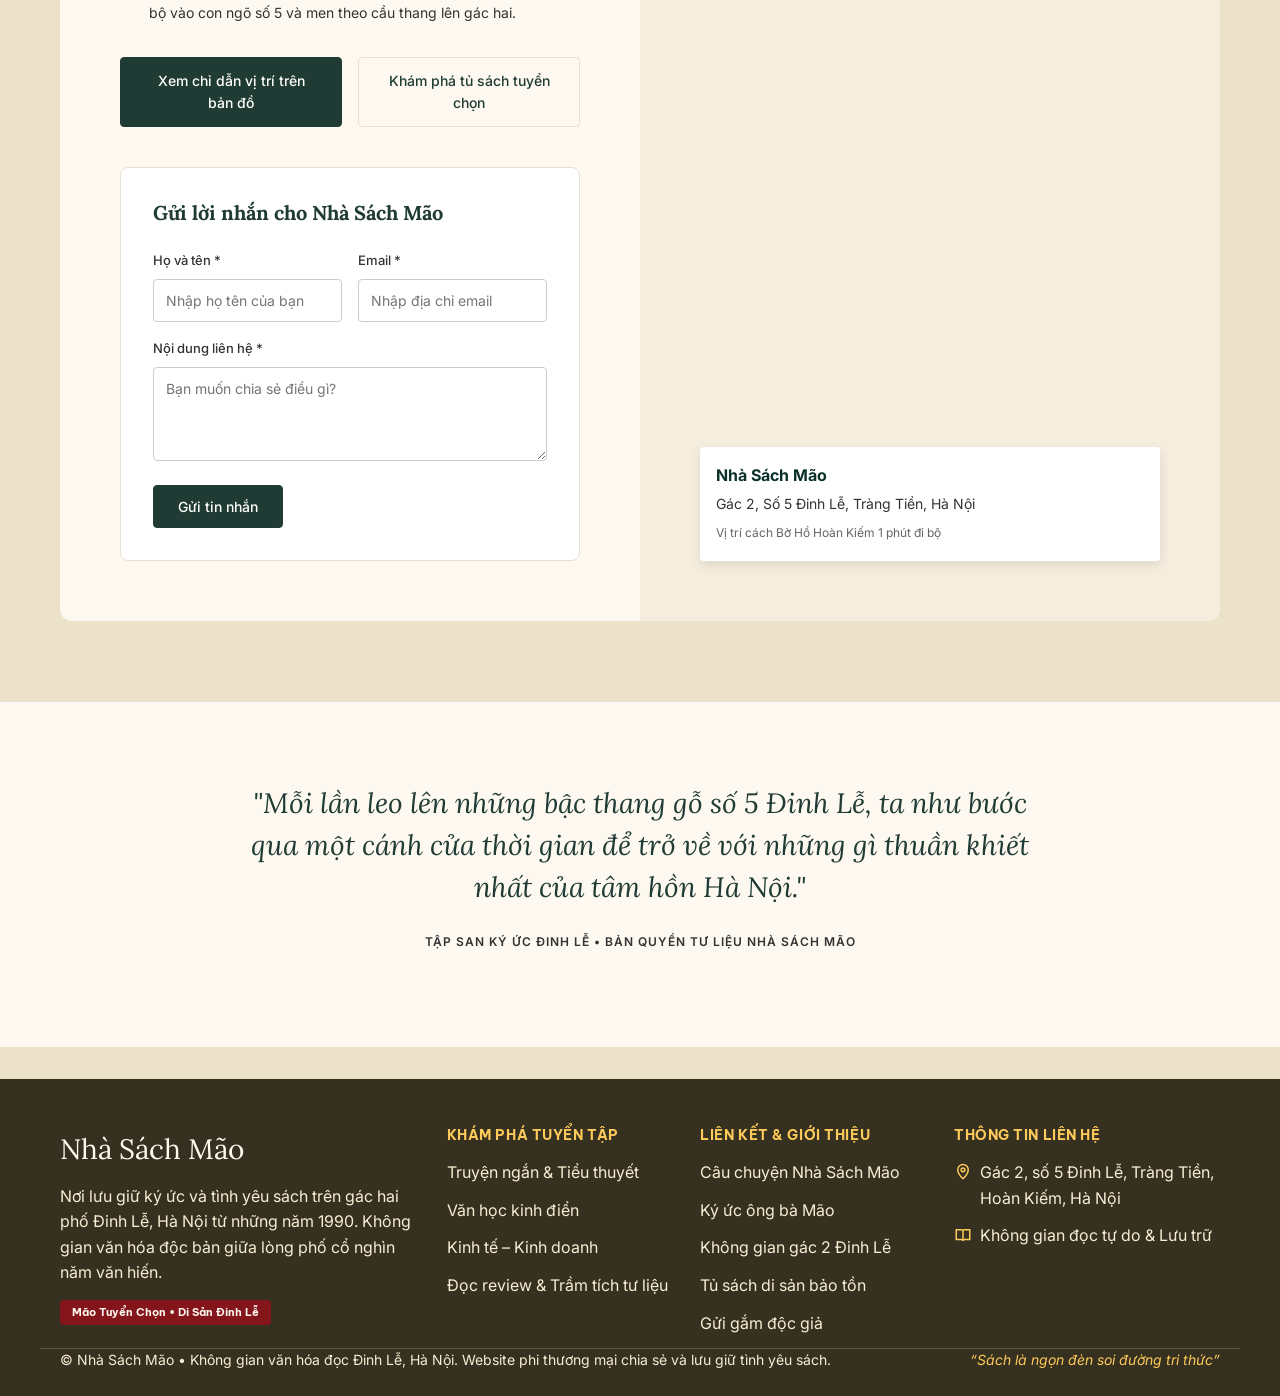
==== commit a0c82711: "fix: sửa đường dẫn script, ảnh và dữ liệu để 4 trang chạy cùng nhau" ====
--- a/about.html
+++ b/about.html
@@ -5,26 +5,13 @@
     <meta name="viewport" content="width=device-width, initial-scale=1.0">
     <title>Giới thiệu - Nhà sách Mão</title>
     <!-- Kế thừa CSS chung của nhóm, liên kết thêm CSS riêng của trang About -->
-    <link rel="stylesheet" href="css/style.css"> 
+    <link rel="stylesheet" href="css/base.css"> 
     <link rel="stylesheet" href="css/about.css">
     <!-- Google Fonts đề xuất -->
     <link href="https://fonts.googleapis.com/css2?family=Lora:ital,wght@0,400;0,600;1,400&family=Inter:wght@400;500&display=swap" rel="stylesheet">
 </head>
 <body>
-    <!-- HEADER (Giả định nhóm đã có, cấu trúc dựa theo mockup) -->
-    <header class="site-header">
-        <div class="container">
-            <div class="logo">Nhà Sách Mão<br><span>Gác 2 • Số 5 Đinh Lễ</span></div>
-            <nav class="main-nav">
-                <a href="index.html">Trang chủ</a>
-                <a href="products.html">Khám phá sách</a>
-                <a href="about.html" class="active">Giới thiệu Nhà sách</a>
-            </nav>
-            <div class="search-bar">
-                <input type="text" placeholder="Tìm sách, tác giả...">
-            </div>
-        </div>
-    </header>
+    <div id="site-header"></div>
 
     <!-- BREADCRUMB -->
     <div class="breadcrumb container">
@@ -46,7 +33,7 @@
                 </div>
                 <div class="hero-stamp">
                     <div class="stamp-icon">
-                        <img src="images/about/icon-stamp.svg" alt="Di sản sách">
+                        <img src="images/about/icon-stamp.jpg" alt="Di sản sách">
                     </div>
                     <div class="stamp-text">
                         <strong>DI SẢN SÁCH ĐINH LÊ – KHỞI LẬP 1990</strong>
@@ -205,25 +192,25 @@
                 </div>
                 <div class="diff-grid">
                     <div class="diff-card">
-                        <div class="icon"><img src="images/about/icon-book.svg" alt="Kho sách quý"></div>
+                        <div class="icon"><img src="images/about/icon-book.jpg" alt="Kho sách quý"></div>
                         <h3>Kho Sách Quý & Sách Xưa Không Tái Bản</h3>
                         <p>Nơi lưu giữ hàng ngàn ấn phẩm văn học, lịch sử, biên khảo, từ điển cổ từ những nhà xuất bản danh tiếng thế kỷ 20 mà thị trường hiện đại gần như không còn tìm thấy.</p>
                         <span class="diff-tag">TỦ SÁCH DI SẢN</span>
                     </div>
                     <div class="diff-card">
-                        <div class="icon"><img src="images/about/icon-people.svg" alt="Điểm hẹn tri thức"></div>
+                        <div class="icon"><img src="images/about/icon-people.jpg" alt="Điểm hẹn tri thức"></div>
                         <h3>Điểm Hẹn Tri Thức Đa Thế Hệ</h3>
                         <p>Nơi gắn bó với nhiều thế hệ học sinh, sinh viên, giáo sư và văn nghệ sĩ Hà Nội. Không ít người đã tìm thấy tài liệu quý cho luận án tiến sĩ ngay tại căn gác này.</p>
                         <span class="diff-tag">CỘNG ĐỒNG GẮN KẾT</span>
                     </div>
                     <div class="diff-card">
-                        <div class="icon"><img src="images/about/icon-sofa.svg" alt="Không gian mở"></div>
+                        <div class="icon"><img src="images/about/icon-sofa.jpg" alt="Không gian mở"></div>
                         <h3>Không Gian Văn Hóa Mở Tự Do</h3>
                         <p>Luôn mở rộng cửa đón tiếp bất kỳ ai ghé chân muốn tìm một chỗ ngồi đọc sách không vụ lợi. Bạn có thể ngồi cả buổi chiều đọc sách mà không gặp bất kỳ ánh nhìn phiền hà nào.</p>
                         <span class="diff-tag">BAO DUNG & HIẾU KHÁCH</span>
                     </div>
                     <div class="diff-card">
-                        <div class="icon"><img src="images/about/icon-sparkle.svg" alt="Tinh thần tự lực"></div>
+                        <div class="icon"><img src="images/about/icon-sparkle.jpg" alt="Tinh thần tự lực"></div>
                         <h3>Tinh Thần Tự Lực Đinh Lễ</h3>
                         <p>Là ngọn lửa khởi nguồn cho việc hình thành nên cả con phố sách Đinh Lễ sầm uất ngày nay. Một biểu tượng kiên cường của tinh thần tự lập và tình yêu con chữ thuần khiết.</p>
                         <span class="diff-tag">NGUỒN CỘI PHỐ SÁCH</span>
@@ -241,21 +228,21 @@
                     
                     <ul class="visit-list">
                         <li>
-                            <div class="icon"><img src="images/about/icon-location.svg" alt="Địa chỉ"></div>
+                            <div class="icon"><img src="images/about/icon-location.jpg" alt="Địa chỉ"></div>
                             <div>
                                 <strong>Địa chỉ chính xác</strong>
                                 <p>Gác 2, số 5 Đinh Lễ, phường Tràng Tiền, quận Hoàn Kiếm, Hà Nội (đi qua ngõ nhỏ rợp bóng rêu phong).</p>
                             </div>
                         </li>
                         <li>
-                            <div class="icon"><img src="images/about/icon-time.svg" alt="Giờ mở cửa"></div>
+                            <div class="icon"><img src="images/about/icon-time.jpg" alt="Giờ mở cửa"></div>
                             <div>
                                 <strong>Thời gian đón khách</strong>
                                 <p>09:00 – 21:00 hàng ngày (kể cả cuối tuần & ngày lễ).</p>
                             </div>
                         </li>
                         <li>
-                            <div class="icon"><img src="images/about/icon-bike.svg" alt="Gửi xe"></div>
+                            <div class="icon"><img src="images/about/icon-bike.jpg" alt="Gửi xe"></div>
                             <div>
                                 <strong>Hướng dẫn gửi xe & lối lên</strong>
                                 <p>Gửi xe tại bãi gửi xe phố Đinh Lễ hoặc ngã tư Đinh Tiên Hoàng, đi bộ vào con ngõ số 5 và men theo cầu thang lên gác hai.</p>
@@ -320,45 +307,10 @@
     </main>
 
     <!-- FOOTER (Giả định nhóm đã có, cấu trúc dựa theo mockup) -->
-    <footer class="site-footer">
-        <div class="container footer-grid">
-            <div class="footer-col brand-col">
-                <h3>Nhà Sách Mão</h3>
-                <p>Nơi lưu giữ ký ức và tình yêu sách trên gác hai phố Đinh Lễ, Hà Nội từ những năm 1990. Không gian văn hóa độc bản giữa lòng phố cổ nghìn năm văn hiến.</p>
-                <span class="btn-sm">Mão Tuyển Chọn • Di Sản Đinh Lễ</span>
-            </div>
-            <div class="footer-col">
-                <h4>KHÁM PHÁ TUYỂN TẬP</h4>
-                <ul>
-                    <li><a href="#">Truyện ngắn & Tiểu thuyết</a></li>
-                    <li><a href="#">Văn học kinh điển</a></li>
-                    <li><a href="#">Kinh tế - Kinh doanh</a></li>
-                    <li><a href="#">Lịch sử Hà Nội</a></li>
-                </ul>
-            </div>
-            <div class="footer-col">
-                <h4>LIÊN KẾT & GIỚI THIỆU</h4>
-                <ul>
-                    <li><a href="#">Câu chuyện Nhà Sách Mão</a></li>
-                    <li><a href="#">Ký ức ông bà Mão</a></li>
-                    <li><a href="#">Không gian gác 2 Đinh Lễ</a></li>
-                    <li><a href="#">Tủ sách di sản bảo tồn</a></li>
-                </ul>
-            </div>
-            <div class="footer-col">
-                <h4>THÔNG TIN LIÊN HỆ</h4>
-                <p>📍 Gác 2, số 5 Đinh Lễ, Tràng Tiền, Hoàn Kiếm, Hà Nội</p>
-                <p>🕒 09:00 - 21:00 hàng ngày</p>
-                <p>📖 Không gian đọc tự do & Lưu trữ</p>
-            </div>
-        </div>
-        <div class="container footer-bottom">
-            <p>© Nhà Sách Mão • Không gian văn hóa đọc Đinh Lễ, Hà Nội. Website phi thương mại chia sẻ và lưu giữ tình yêu sách.</p>
-            <p>"Sách là ngọn đèn soi đường tri thức"</p>
-        </div>
-    </footer>
+    <div id="site-footer"></div>
 
     <!-- JS -->
+    <script src="js/layout.js"></script>
     <script src="js/about.js"></script>
 </body>
 </html>
--- a/css/base.css
+++ b/css/base.css
@@ -0,0 +1,651 @@
+@import url("https://fonts.googleapis.com/css2?family=Be+Vietnam+Pro:wght@400;600;700&family=Newsreader:ital,wght@0,400;0,600;0,700;1,400&display=swap");
+
+:root {
+  --color-cream-1: #fff8ef;
+  --color-cream-2: #f8edd4;
+  --color-cream-3: #f2e7ce;
+  --color-sand: #ece2c9;
+  --color-green: #24493f;
+  --color-green-dark: #0b3229;
+  --color-gold-brown: #7a5900;
+  --color-yellow: #feca5a;
+  --color-burgundy: #83151b;
+  --color-brown-footer: #35301f;
+
+  --color-bg: var(--color-sand);
+  --color-surface: var(--color-cream-1);
+  --color-text: var(--color-green-dark);
+  --color-text-muted: var(--color-gold-brown);
+  --color-primary: var(--color-green);
+  --color-primary-dark: var(--color-green-dark);
+  --color-accent: var(--color-yellow);
+  --color-border: #d8c9a0;
+  --color-error: var(--color-burgundy);
+  --color-success: #2e6b3a;
+  --color-on-primary: var(--color-cream-1);
+  --color-footer-bg: var(--color-brown-footer);
+  --color-footer-text: var(--color-cream-2);
+
+  --font-body: "Newsreader", Cambria, "Times New Roman", serif;
+  --font-heading: "Newsreader", Cambria, "Times New Roman", serif;
+  --font-label: "Be Vietnam Pro", "Segoe UI", Roboto, Arial, sans-serif;
+
+  --text-sm: 0.875rem;
+  --text-base: 1rem;
+  --text-lg: 1.25rem;
+  --text-xl: 1.75rem;
+  --text-2xl: 2.5rem;
+
+  --space-1: 0.25rem;
+  --space-2: 0.5rem;
+  --space-3: 0.75rem;
+  --space-4: 1rem;
+  --space-5: 1.5rem;
+  --space-6: 2rem;
+  --space-7: 3rem;
+
+  --radius: 8px;
+  --shadow: 0 2px 8px rgba(43, 36, 32, 0.1);
+  --shadow-hover: 0 6px 16px rgba(43, 36, 32, 0.16);
+  --container-width: 1100px;
+}
+
+*,
+*::before,
+*::after {
+  box-sizing: border-box;
+}
+
+body {
+  margin: 0;
+  min-height: 100vh;
+  display: flex;
+  flex-direction: column;
+  font-family: var(--font-body);
+  font-size: var(--text-base);
+  line-height: 1.6;
+  color: var(--color-text);
+  background: var(--color-bg);
+}
+
+main {
+  flex: 1;
+  padding-block: var(--space-6);
+}
+
+h1, h2, h3 {
+  margin: 0 0 var(--space-3);
+  font-family: var(--font-heading);
+  line-height: 1.25;
+}
+
+h1 { font-size: var(--text-2xl); }
+h2 { font-size: var(--text-xl); }
+h3 { font-size: var(--text-lg); }
+
+p { margin: 0 0 var(--space-3); }
+
+a { color: var(--color-primary); }
+a:hover { color: var(--color-primary-dark); }
+
+img {
+  max-width: 100%;
+  display: block;
+}
+
+:focus-visible {
+  outline: 3px solid var(--color-accent);
+  outline-offset: 2px;
+}
+
+.container {
+  width: 100%;
+  max-width: var(--container-width);
+  margin-inline: auto;
+  padding-inline: var(--space-4);
+}
+
+.grid {
+  display: grid;
+  grid-template-columns: repeat(auto-fill, minmax(200px, 1fr));
+  gap: var(--space-5);
+}
+
+.breadcrumb {
+  font-family: var(--font-label);
+  margin-bottom: var(--space-4);
+  font-size: var(--text-sm);
+  color: var(--color-text-muted);
+}
+
+.breadcrumb a { text-decoration: none; }
+.breadcrumb a:hover { text-decoration: underline; }
+
+.breadcrumb__sep {
+  margin-inline: var(--space-2);
+}
+
+.btn {
+  font-family: var(--font-label);
+  display: inline-block;
+  padding: var(--space-2) var(--space-4);
+  font-size: inherit;
+  font-weight: 600;
+  text-align: center;
+  text-decoration: none;
+  color: var(--color-on-primary);
+  background: var(--color-primary);
+  border: 2px solid var(--color-primary);
+  border-radius: var(--radius);
+  cursor: pointer;
+  transition: background 0.15s, color 0.15s;
+}
+
+.btn:hover {
+  color: var(--color-on-primary);
+  background: var(--color-primary-dark);
+  border-color: var(--color-primary-dark);
+}
+
+.btn--outline {
+  color: var(--color-primary);
+  background: transparent;
+}
+
+.btn--outline:hover {
+  color: var(--color-on-primary);
+}
+
+.btn--small {
+  padding: var(--space-1) var(--space-3);
+  font-size: var(--text-sm);
+}
+
+.chip {
+  font-family: var(--font-label);
+  display: inline-block;
+  padding: 0.1rem var(--space-3);
+  font-size: var(--text-sm);
+  font-weight: 600;
+  color: var(--color-primary-dark);
+  background: var(--color-cream-2);
+  border: 1px solid var(--color-accent);
+  border-radius: 999px;
+}
+
+.field {
+  margin-bottom: var(--space-4);
+}
+
+.field__label {
+  font-family: var(--font-label);
+  display: block;
+  margin-bottom: var(--space-1);
+  font-weight: 600;
+}
+
+.field__input {
+  width: 100%;
+  padding: var(--space-2) var(--space-3);
+  font: inherit;
+  color: var(--color-text);
+  background: var(--color-surface);
+  border: 1px solid var(--color-border);
+  border-radius: var(--radius);
+}
+
+.field__message {
+  display: none;
+  margin: var(--space-1) 0 0;
+  font-size: var(--text-sm);
+  color: var(--color-error);
+}
+
+.field--error .field__input {
+  border-color: var(--color-error);
+}
+
+.field--error .field__message {
+  display: block;
+}
+
+.cover {
+  aspect-ratio: 2 / 3;
+  overflow: hidden;
+  background: var(--color-border);
+  border-radius: var(--radius);
+  box-shadow: var(--shadow);
+}
+
+.cover img {
+  width: 100%;
+  height: 100%;
+  object-fit: cover;
+}
+
+.cover--placeholder {
+  display: flex;
+  align-items: center;
+  justify-content: center;
+  padding: var(--space-4);
+  text-align: center;
+}
+
+.cover__title {
+  font-family: var(--font-heading);
+  font-size: var(--text-lg);
+  font-weight: 700;
+  color: #ffffff;
+  text-shadow: 0 1px 3px rgba(0, 0, 0, 0.6);
+}
+
+.eyebrow {
+  display: flex;
+  align-items: center;
+  gap: var(--space-2);
+  margin: 0 0 var(--space-2);
+  font-family: var(--font-label);
+  font-size: 0.6875rem;
+  font-weight: 700;
+  letter-spacing: 0.08em;
+  text-transform: uppercase;
+  color: var(--color-gold-brown);
+}
+
+.eyebrow::before {
+  content: "";
+  width: 24px;
+  height: 2px;
+  background: currentColor;
+}
+
+.book-card {
+  display: flex;
+  flex-direction: column;
+  gap: var(--space-2);
+  padding: var(--space-4);
+  background: var(--color-cream-2);
+  border: 1px solid var(--color-border);
+  border-radius: var(--radius);
+  transition: box-shadow 0.15s, transform 0.15s;
+}
+
+.book-card:hover {
+  box-shadow: var(--shadow-hover);
+  transform: translateY(-2px);
+}
+
+.book-card .cover {
+  border: 1px solid var(--color-border);
+  border-radius: 4px;
+  box-shadow: none;
+}
+
+.book-card__cover {
+  position: relative;
+  display: block;
+  margin-bottom: var(--space-2);
+}
+
+.book-card__label {
+  position: absolute;
+  top: var(--space-2);
+  left: var(--space-2);
+  padding: 2px var(--space-2);
+  font-family: var(--font-label);
+  font-size: 0.6875rem;
+  font-weight: 700;
+  letter-spacing: 0.06em;
+  text-transform: uppercase;
+  color: var(--color-accent);
+  background: var(--color-green-dark);
+  border-radius: 4px;
+}
+
+.book-card__author {
+  margin: 0;
+  font-size: var(--text-sm);
+  font-style: italic;
+  color: var(--color-text-muted);
+}
+
+.book-card__title {
+  margin: 0;
+  font-size: var(--text-lg);
+}
+
+.book-card__desc {
+  display: -webkit-box;
+  overflow: hidden;
+  margin: 0;
+  font-size: var(--text-sm);
+  -webkit-line-clamp: 3;
+  -webkit-box-orient: vertical;
+}
+
+.book-card__footer {
+  display: flex;
+  align-items: center;
+  justify-content: space-between;
+  gap: var(--space-2);
+  margin-top: auto;
+  padding-top: var(--space-3);
+  border-top: 1px solid var(--color-border);
+  font-size: var(--text-sm);
+}
+
+.book-card__note {
+  font-style: italic;
+  color: var(--color-text-muted);
+}
+
+.book-card__link {
+  margin-left: auto;
+  font-family: var(--font-label);
+  font-size: 0.75rem;
+  font-weight: 700;
+  text-decoration: none;
+  color: var(--color-text);
+}
+
+.book-card__link:hover {
+  color: var(--color-primary);
+}
+
+.site-header {
+  background: var(--color-green);
+  color: var(--color-cream-1);
+}
+
+.site-header__inner {
+  display: flex;
+  flex-wrap: wrap;
+  align-items: center;
+  justify-content: space-between;
+  gap: var(--space-3) var(--space-5);
+  min-height: 80px;
+}
+
+.site-logo {
+  display: flex;
+  flex-direction: column;
+  text-decoration: none;
+  color: var(--color-cream-1);
+}
+
+.site-logo:hover {
+  color: var(--color-cream-1);
+}
+
+.site-logo__name {
+  font-family: var(--font-heading);
+  font-size: var(--text-lg);
+  line-height: 1.2;
+}
+
+.site-logo__tag {
+  font-family: var(--font-label);
+  font-size: 0.6875rem;
+  font-weight: 600;
+  letter-spacing: 0.04em;
+  color: var(--color-accent);
+}
+
+.site-header__toggle {
+  display: none;
+  padding: var(--space-1) var(--space-3);
+  font-family: var(--font-label);
+  font-weight: 600;
+  color: var(--color-cream-1);
+  background: transparent;
+  border: 1px solid var(--color-accent);
+  border-radius: 999px;
+  cursor: pointer;
+}
+
+.site-header__menu {
+  display: flex;
+  flex: 1;
+  align-items: center;
+  justify-content: space-between;
+  gap: var(--space-5);
+}
+
+.site-nav ul {
+  display: flex;
+  align-items: center;
+  gap: var(--space-4);
+  margin: 0;
+  padding: 0;
+  list-style: none;
+}
+
+.site-nav li + li::before {
+  content: "";
+  display: inline-block;
+  width: 6px;
+  height: 6px;
+  margin-right: var(--space-4);
+  background: var(--color-gold-brown);
+  transform: rotate(45deg);
+}
+
+.site-nav li {
+  display: flex;
+  align-items: center;
+}
+
+.site-nav a {
+  font-family: var(--font-label);
+  font-size: var(--text-sm);
+  font-weight: 600;
+  text-decoration: none;
+  color: var(--color-cream-1);
+}
+
+.site-nav a:hover,
+.site-nav a.is-active {
+  color: var(--color-accent);
+}
+
+.site-search {
+  display: flex;
+  align-items: center;
+  gap: var(--space-2);
+  width: 260px;
+  max-width: 100%;
+  padding: var(--space-1) var(--space-3);
+  border: 1px solid var(--color-accent);
+  border-radius: 999px;
+}
+
+.site-search svg {
+  flex: none;
+  width: 16px;
+  height: 16px;
+  stroke: var(--color-accent);
+}
+
+.site-search input {
+  width: 100%;
+  min-width: 0;
+  padding: var(--space-1) 0;
+  font-family: var(--font-label);
+  font-size: var(--text-sm);
+  color: var(--color-cream-1);
+  background: transparent;
+  border: 0;
+}
+
+.site-search input::placeholder {
+  color: var(--color-cream-3);
+  opacity: 0.7;
+}
+
+.site-search input:focus-visible {
+  outline: none;
+}
+
+.site-search:focus-within {
+  outline: 3px solid var(--color-accent);
+  outline-offset: 2px;
+}
+
+@media (max-width: 768px) {
+  .site-header__inner {
+    padding-block: var(--space-3);
+  }
+
+  .site-header__toggle {
+    display: block;
+  }
+
+  .site-header__menu {
+    display: none;
+    flex-basis: 100%;
+    flex-direction: column;
+    align-items: stretch;
+  }
+
+  .site-header__menu.is-open {
+    display: flex;
+  }
+
+  .site-nav ul {
+    flex-direction: column;
+    align-items: flex-start;
+  }
+
+  .site-nav li + li::before {
+    display: none;
+  }
+
+  .site-search {
+    width: 100%;
+  }
+}
+
+.site-footer {
+  padding-block: var(--space-7) var(--space-5);
+  color: var(--color-footer-text);
+  background: var(--color-footer-bg);
+}
+
+.site-footer p {
+  margin: 0 0 var(--space-3);
+}
+
+.site-footer ul {
+  margin: 0;
+  padding: 0;
+  list-style: none;
+}
+
+.site-footer li {
+  margin-bottom: var(--space-3);
+}
+
+.site-footer a {
+  text-decoration: none;
+  color: var(--color-footer-text);
+}
+
+.site-footer a:hover {
+  color: var(--color-accent);
+}
+
+.site-footer__grid {
+  display: grid;
+  grid-template-columns: 1.6fr 1fr 1fr 1.2fr;
+  gap: var(--space-6);
+}
+
+.site-footer__brand {
+  font-family: var(--font-heading);
+  font-size: var(--text-xl);
+  color: var(--color-cream-1);
+}
+
+.site-footer__title {
+  margin-bottom: var(--space-4);
+  font-family: var(--font-label);
+  font-size: var(--text-sm);
+  letter-spacing: 0.04em;
+  text-transform: uppercase;
+  color: var(--color-accent);
+}
+
+.site-footer__badge {
+  display: inline-block;
+  padding: var(--space-1) var(--space-3);
+  font-family: var(--font-label);
+  font-size: 0.6875rem;
+  font-weight: 700;
+  color: var(--color-cream-1);
+  background: var(--color-burgundy);
+  border-radius: 4px;
+}
+
+.site-footer__contact li {
+  display: flex;
+  gap: var(--space-2);
+}
+
+.site-footer__contact svg {
+  flex: none;
+  width: 18px;
+  height: 18px;
+  margin-top: 3px;
+  stroke: var(--color-accent);
+}
+
+.site-footer__bottom {
+  display: flex;
+  flex-wrap: wrap;
+  justify-content: space-between;
+  gap: var(--space-2) var(--space-5);
+  margin-top: var(--space-6);
+  padding-top: var(--space-4);
+  font-size: var(--text-sm);
+  border-top: 1px solid rgba(248, 237, 212, 0.2);
+}
+
+.site-footer__bottom p {
+  margin: 0;
+}
+
+.site-footer__quote {
+  font-style: italic;
+  color: var(--color-accent);
+}
+
+@media (max-width: 768px) {
+  .site-footer__grid {
+    grid-template-columns: 1fr 1fr;
+  }
+}
+
+@media (max-width: 480px) {
+  .site-footer__grid {
+    grid-template-columns: 1fr;
+  }
+}
+
+@media (max-width: 480px) {
+  .grid {
+    grid-template-columns: repeat(2, 1fr);
+    gap: var(--space-3);
+  }
+
+  .book-card {
+    padding: var(--space-3);
+  }
+
+  .book-card__title {
+    font-size: var(--text-base);
+  }
+
+  .book-card__desc {
+    display: none;
+  }
+}
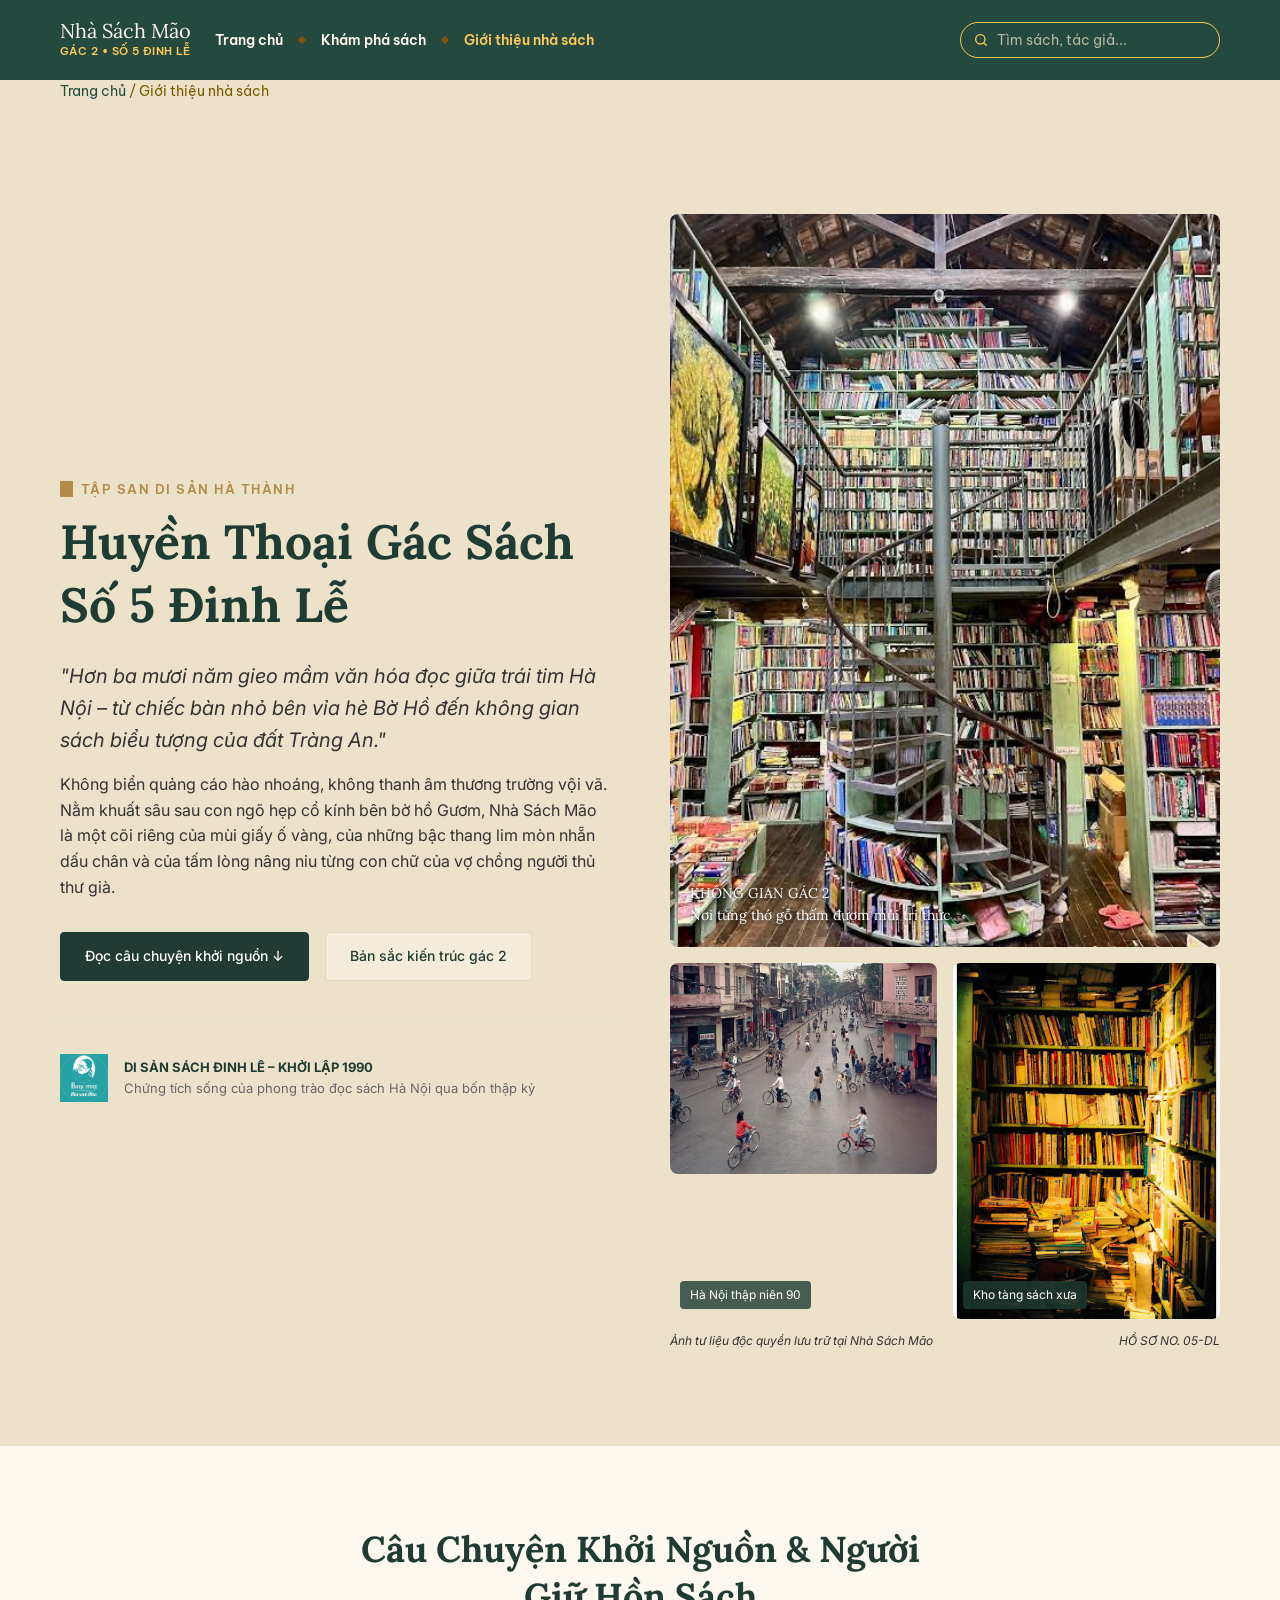
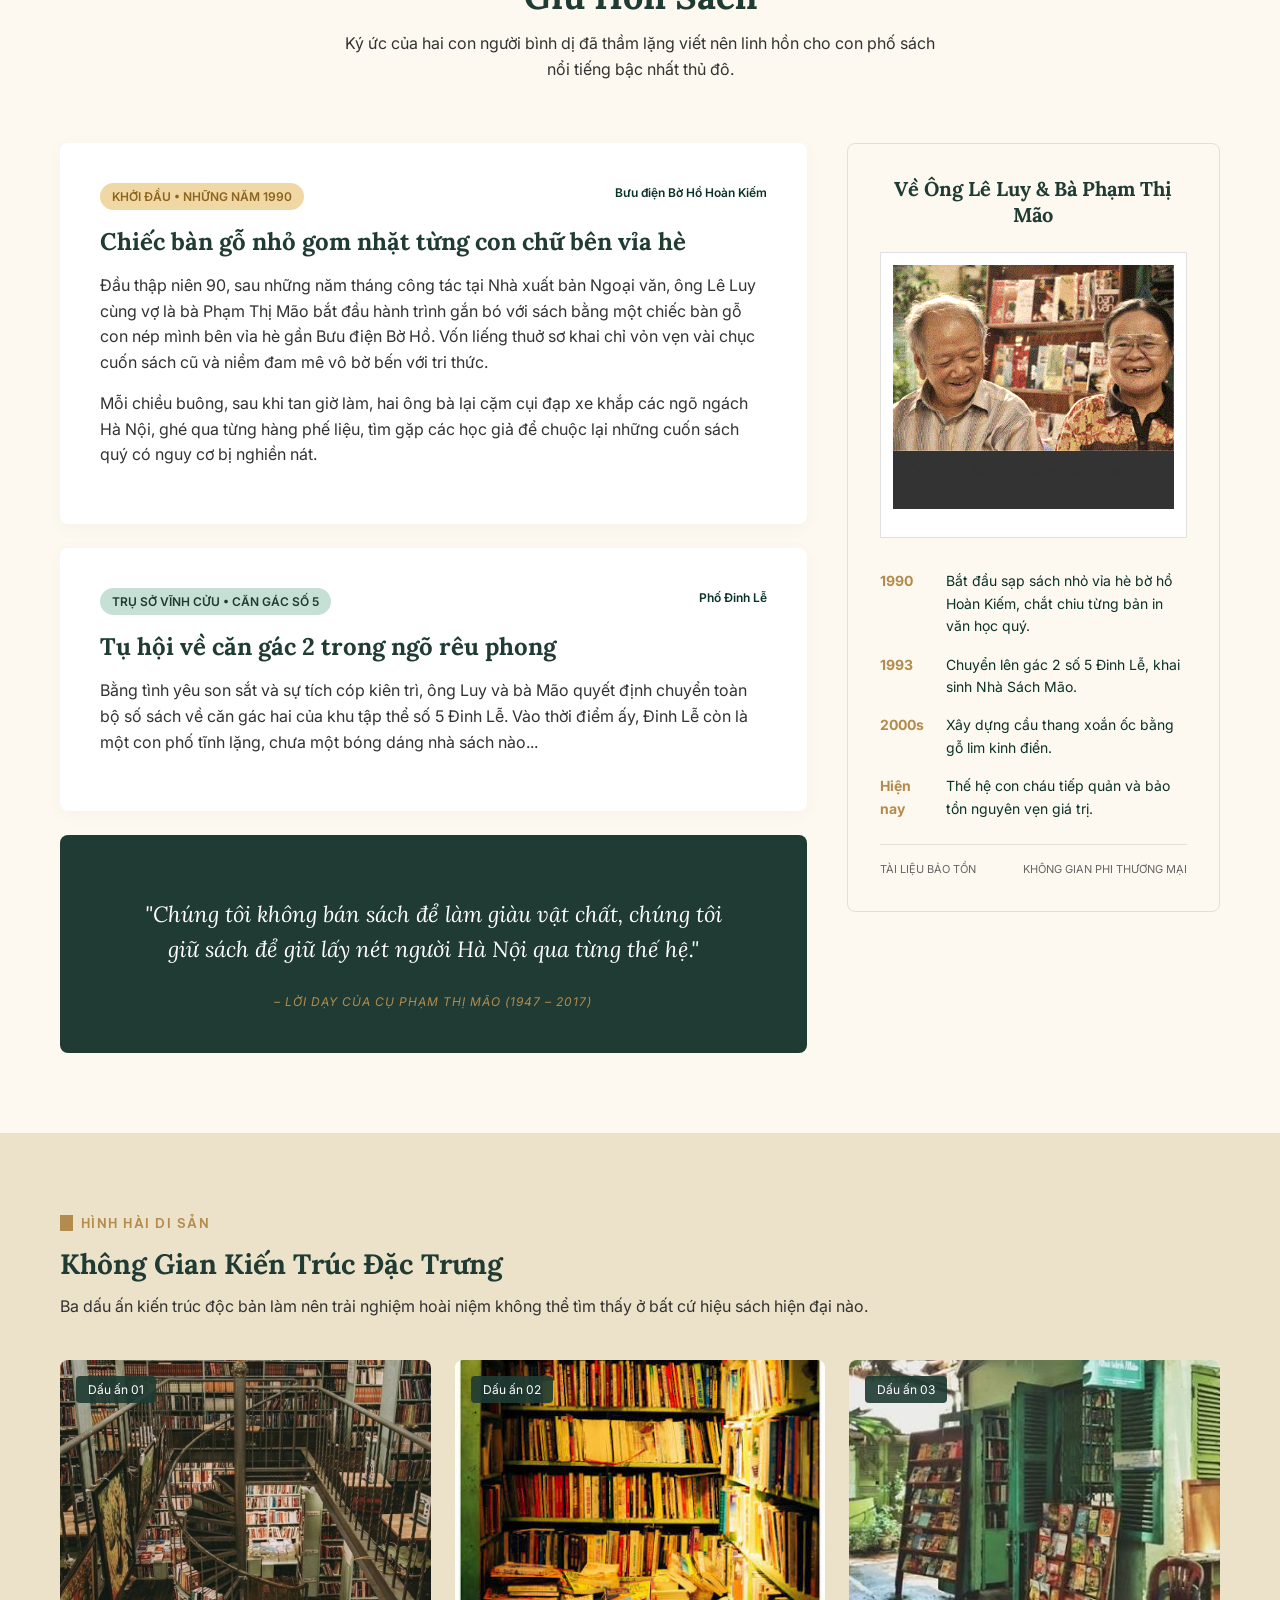
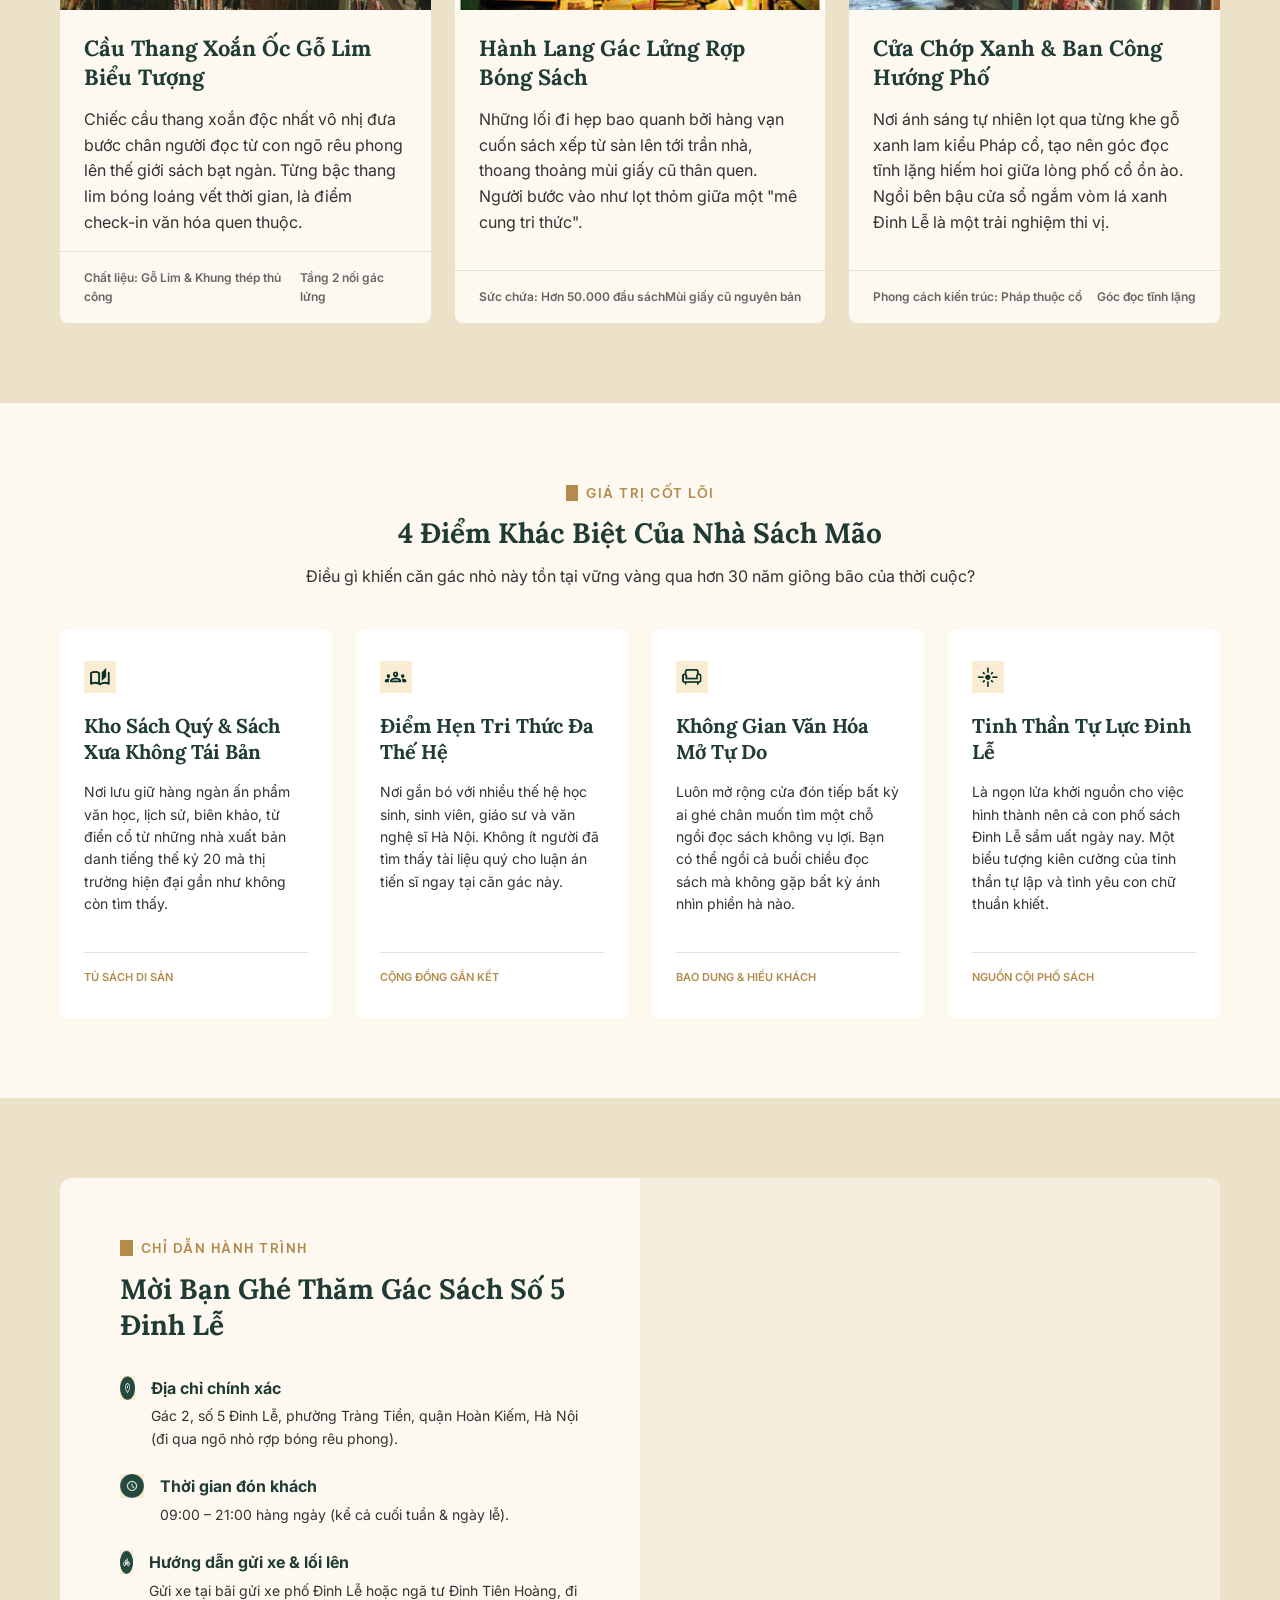
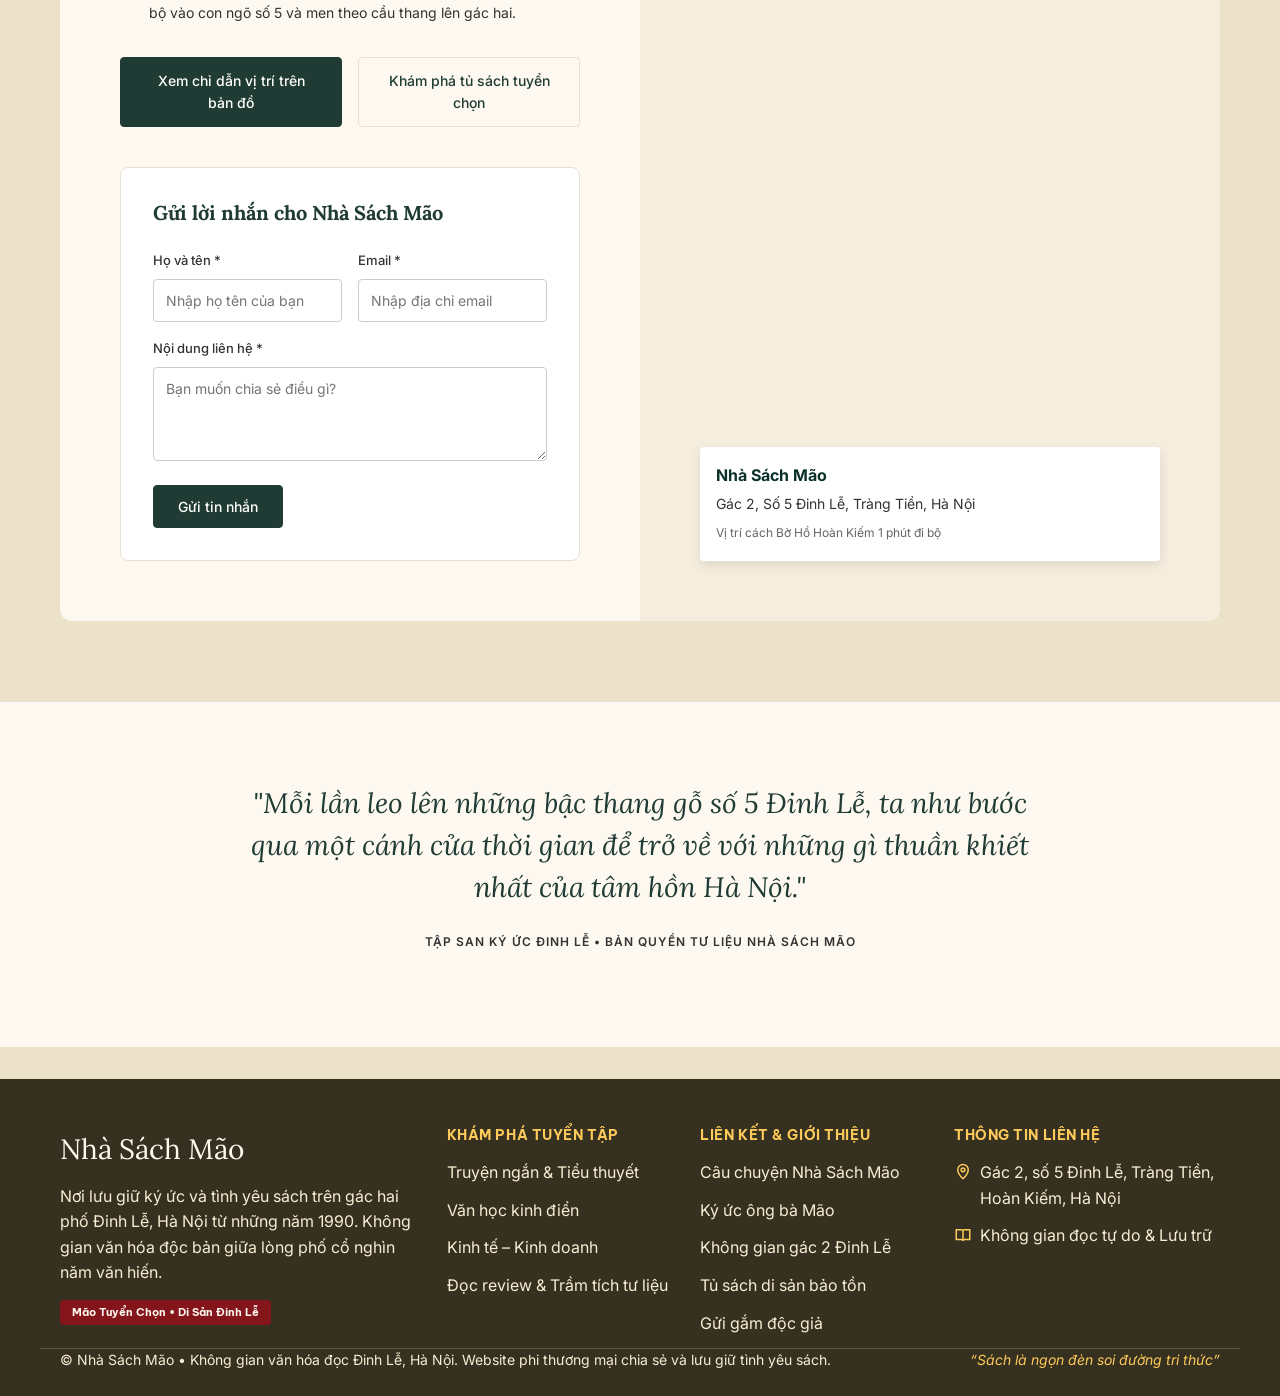
==== commit 2e34a977: "fix: dùng ảnh có sẵn cho hero, gallery trang chủ và hành lang trang giới thiệu" ====
--- a/about.html
+++ b/about.html
@@ -157,7 +157,7 @@
                 </div>
                 <div class="arch-card">
                     <div class="img-wrapper">
-                        <img src="images/about/hanh-lang-gac-lung.jpg" alt="Hành lang gác lửng">
+                        <img src="images/about/kho-tang-sach-xua.jpg" alt="Hành lang gác lửng">
                         <span class="arch-tag">Dấu ấn 02</span>
                     </div>
                     <h3>Hành Lang Gác Lửng Rợp Bóng Sách</h3>
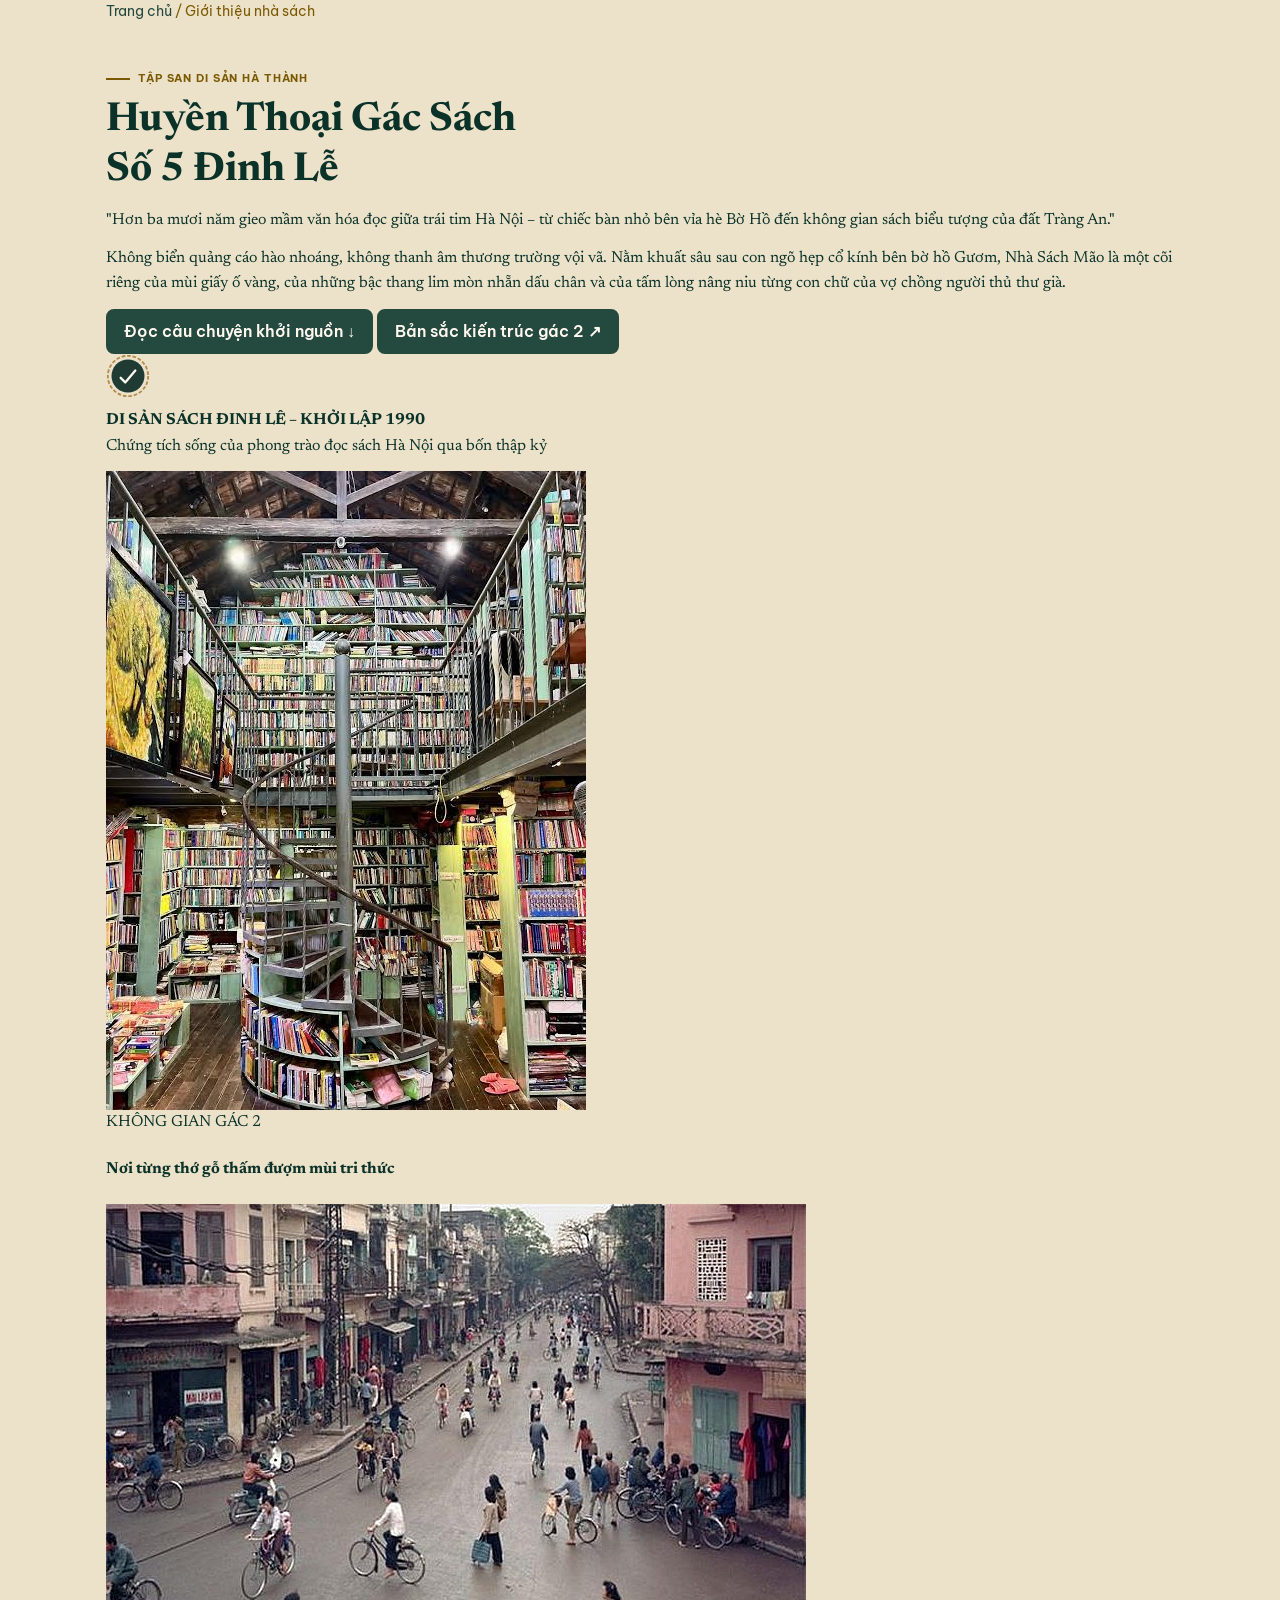
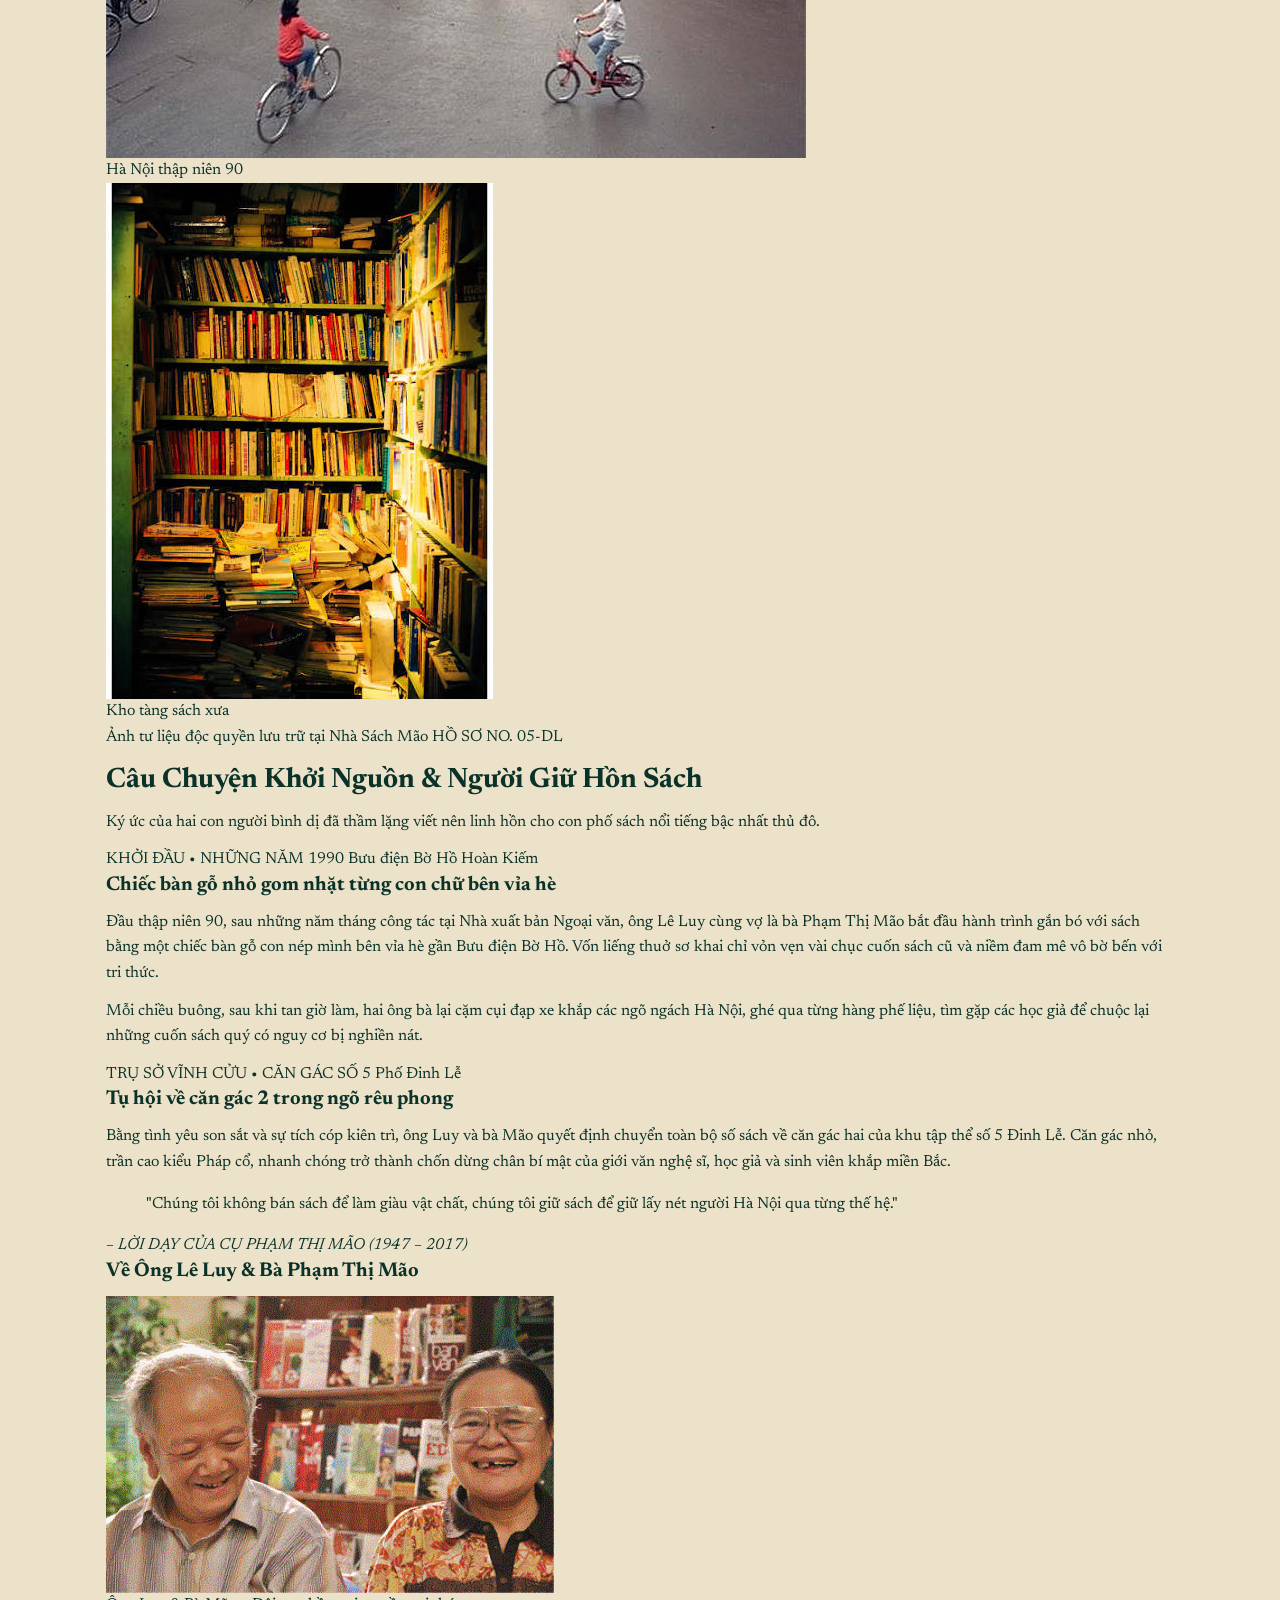
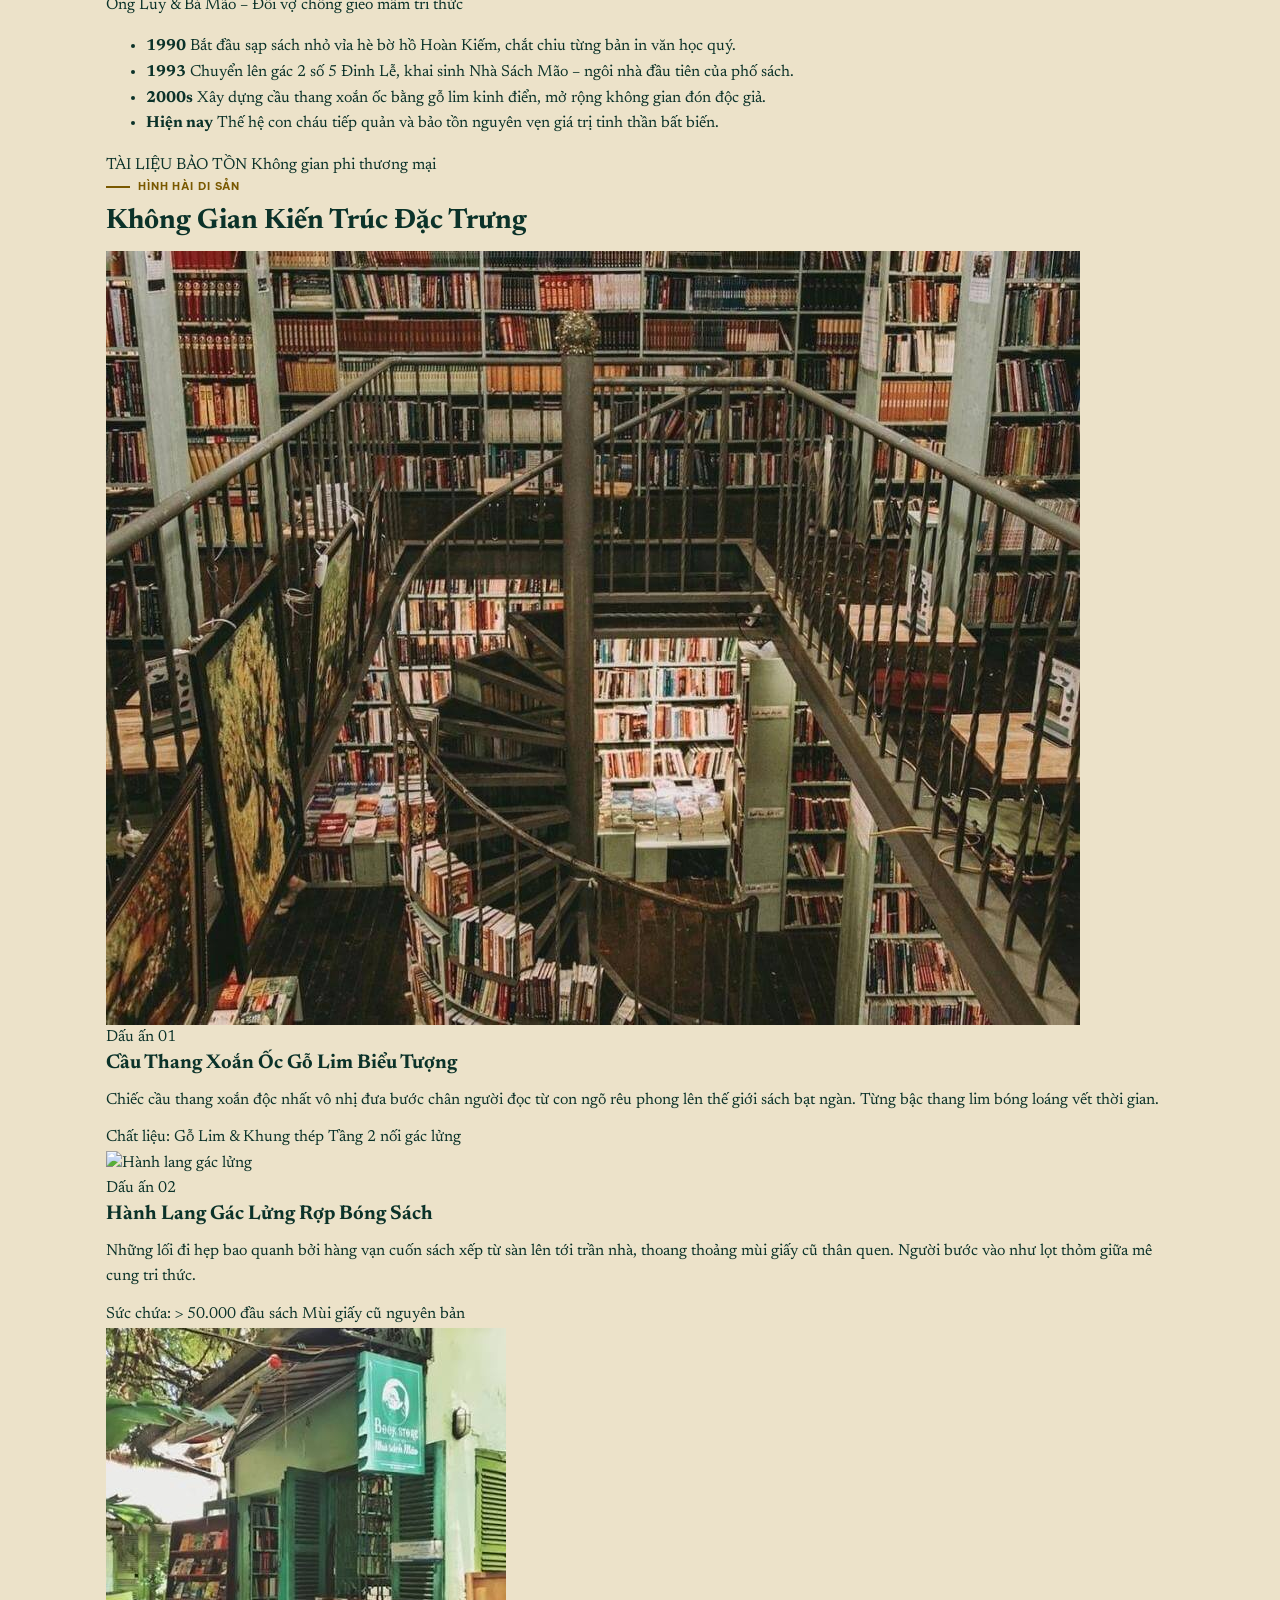
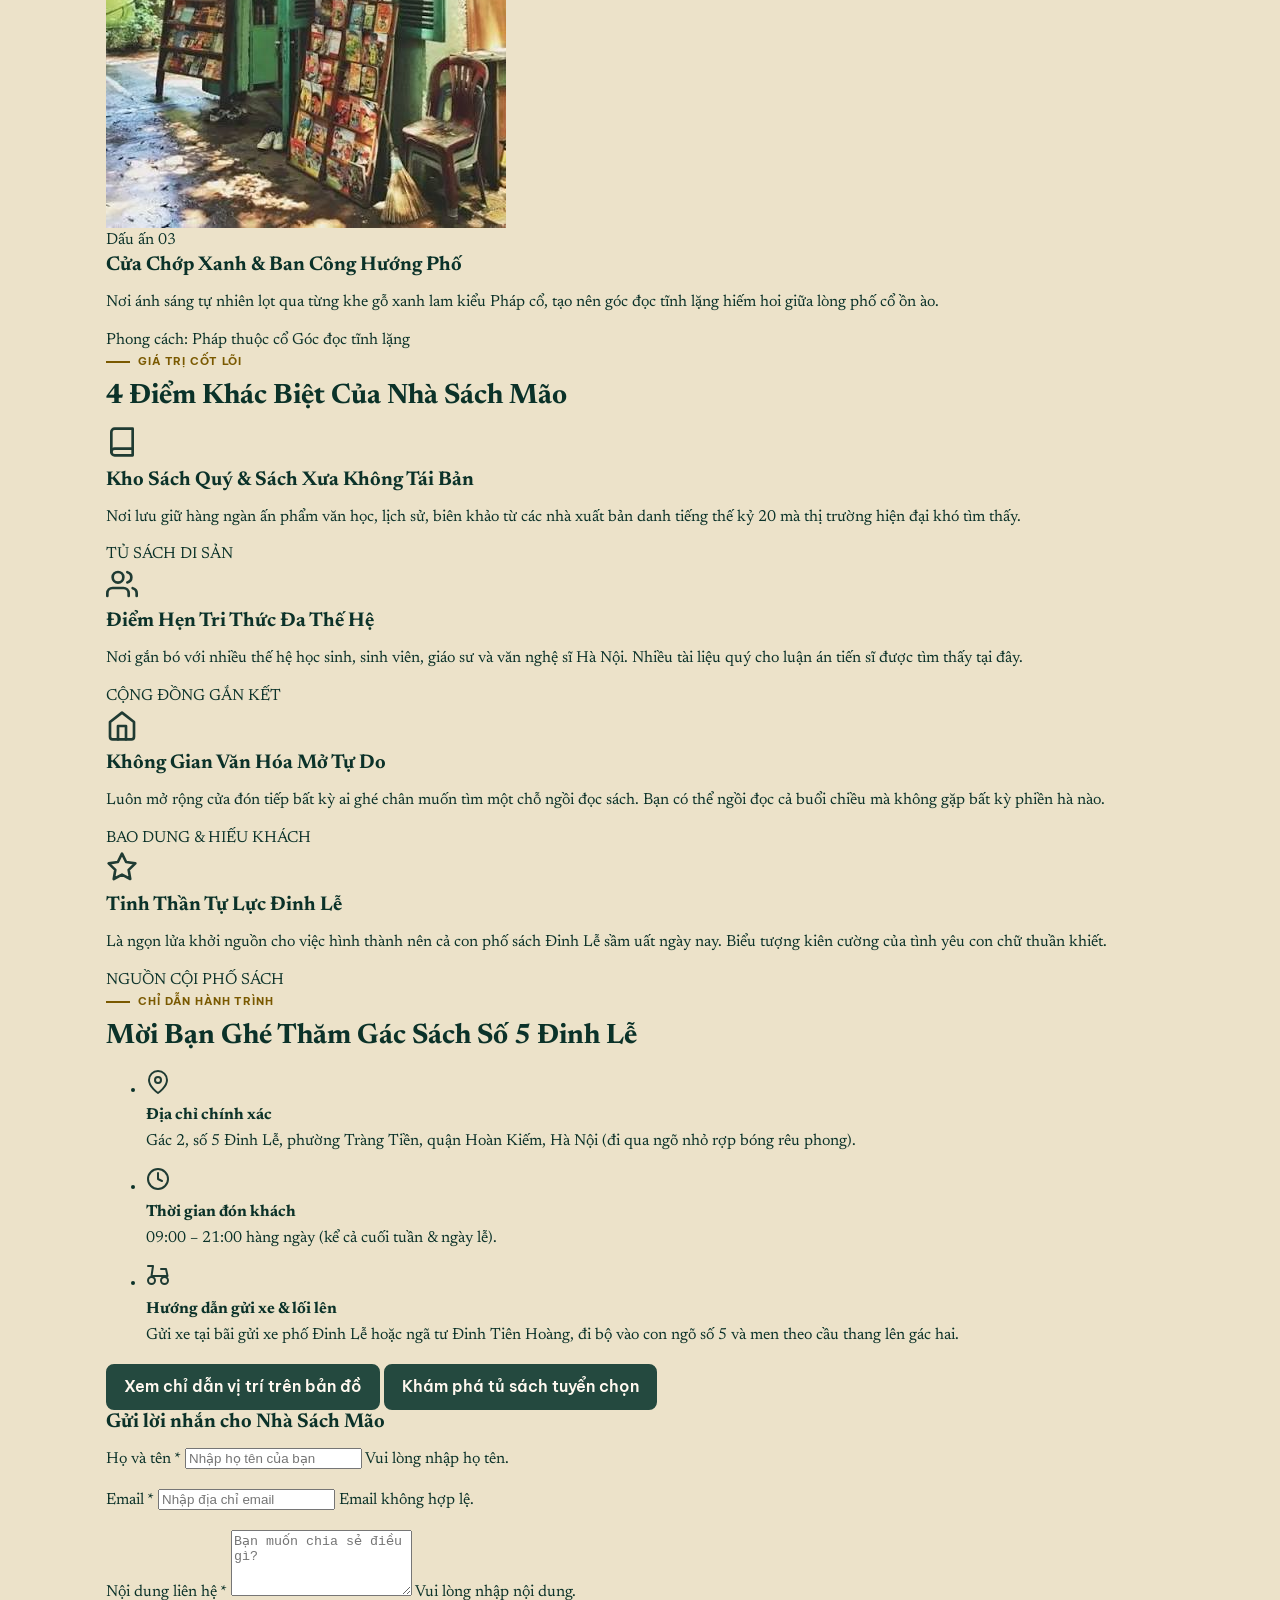
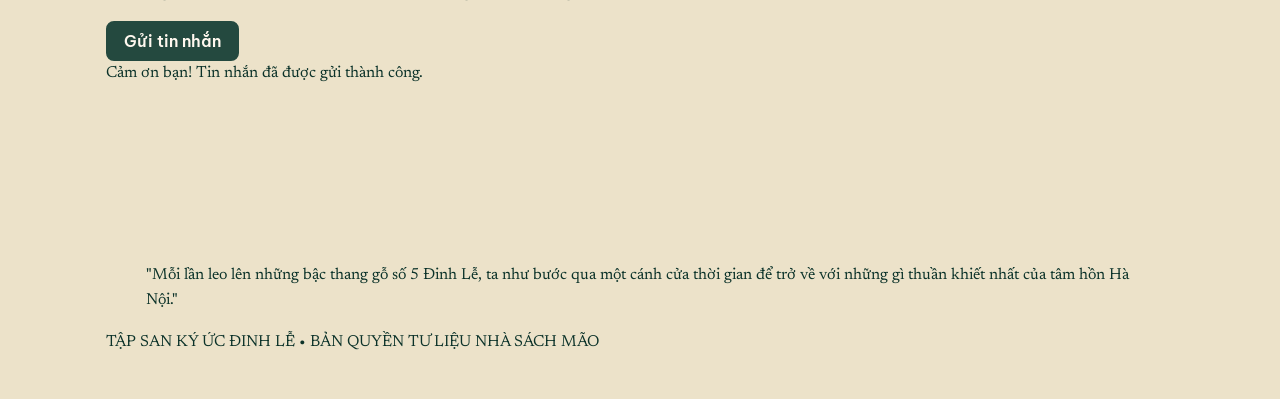
==== commit a33955a9: "KL-1,6: nhánh about" ====
--- a/about.html
+++ b/about.html
@@ -1,17 +1,13 @@
 <!DOCTYPE html>
 <html lang="vi">
 <head>
-    <meta charset="UTF-8">
-    <meta name="viewport" content="width=device-width, initial-scale=1.0">
-    <title>Giới thiệu - Nhà sách Mão</title>
-    <!-- Kế thừa CSS chung của nhóm, liên kết thêm CSS riêng của trang About -->
-    <link rel="stylesheet" href="css/base.css"> 
-    <link rel="stylesheet" href="css/about.css">
-    <!-- Google Fonts đề xuất -->
-    <link href="https://fonts.googleapis.com/css2?family=Lora:ital,wght@0,400;0,600;1,400&family=Inter:wght@400;500&display=swap" rel="stylesheet">
+  <meta charset="UTF-8">
+  <meta name="viewport" content="width=device-width, initial-scale=1">
+  <title>Trang chủ – Nhà sách Mão</title>
+  <link rel="stylesheet" href="css/base.css">
+  <link rel="stylesheet" href="css/home.css">
 </head>
 <body>
-    <div id="site-header"></div>
 
     <!-- BREADCRUMB -->
     <div class="breadcrumb container">
@@ -20,20 +16,28 @@
 
     <!-- MAIN CONTENT -->
     <main class="about-page">
+        
         <!-- 1. HERO SECTION -->
         <section class="about-hero container">
             <div class="hero-content">
                 <span class="eyebrow">TẬP SAN DI SẢN HÀ THÀNH</span>
-                <h1 class="hero-title">Huyền Thoại Gác Sách Số 5 Đinh Lễ</h1>
+                <h1 class="hero-title">Huyền Thoại Gác Sách<br>Số 5 Đinh Lễ</h1>
                 <p class="hero-quote">"Hơn ba mươi năm gieo mầm văn hóa đọc giữa trái tim Hà Nội – từ chiếc bàn nhỏ bên vỉa hè Bờ Hồ đến không gian sách biểu tượng của đất Tràng An."</p>
                 <p class="hero-desc">Không biển quảng cáo hào nhoáng, không thanh âm thương trường vội vã. Nằm khuất sâu sau con ngõ hẹp cổ kính bên bờ hồ Gươm, Nhà Sách Mão là một cõi riêng của mùi giấy ố vàng, của những bậc thang lim mòn nhẵn dấu chân và của tấm lòng nâng niu từng con chữ của vợ chồng người thủ thư già.</p>
+                
                 <div class="hero-actions">
                     <a href="#story" class="btn btn-primary">Đọc câu chuyện khởi nguồn ↓</a>
-                    <a href="#architecture" class="btn btn-secondary">Bản sắc kiến trúc gác 2</a>
-                </div>
+                    <a href="#architecture" class="btn btn-secondary">Bản sắc kiến trúc gác 2 ↗</a>
+                </div>
+
                 <div class="hero-stamp">
                     <div class="stamp-icon">
-                        <img src="images/about/icon-stamp.jpg" alt="Di sản sách">
+                        <!-- SVG Con dấu Di sản -->
+                        <svg width="44" height="44" viewBox="0 0 48 48" fill="none" xmlns="http://www.w3.org/2000/svg">
+                            <circle cx="24" cy="24" r="22" stroke="#b38b4d" stroke-width="2" stroke-dasharray="4 2"/>
+                            <circle cx="24" cy="24" r="18" fill="#1f3b33"/>
+                            <path d="M16 26L21 31L32 18" stroke="#fdf8f0" stroke-width="2.5" stroke-linecap="round" stroke-linejoin="round"/>
+                        </svg>
                     </div>
                     <div class="stamp-text">
                         <strong>DI SẢN SÁCH ĐINH LÊ – KHỞI LẬP 1990</strong>
@@ -41,11 +45,16 @@
                     </div>
                 </div>
             </div>
+
             <div class="hero-images">
                 <div class="image-main">
                     <img src="images/about/hero-nha-sach-mao.jpg" alt="Không gian gác 2 nhà sách Mão">
-                    <span class="image-caption">KHÔNG GIAN GÁC 2 <br> Nơi từng thớ gỗ thấm đượm mùi tri thức</span>
-                </div>
+                    <div class="image-caption">
+                        <span class="caption-tag">KHÔNG GIAN GÁC 2</span>
+                        <h4>Nơi từng thớ gỗ thấm đượm mùi tri thức</h4>
+                    </div>
+                </div>
+                
                 <div class="image-sub-grid">
                     <div class="image-sub">
                         <img src="images/about/ha-noi-thap-nien-90.jpg" alt="Hà Nội thập niên 90">
@@ -67,8 +76,8 @@
                     <h2>Câu Chuyện Khởi Nguồn & Người Giữ Hồn Sách</h2>
                     <p>Ký ức của hai con người bình dị đã thầm lặng viết nên linh hồn cho con phố sách nổi tiếng bậc nhất thủ đô.</p>
                 </div>
+
                 <div class="story-grid">
-                    <!-- Cột trái: Timeline bài viết -->
                     <div class="story-articles">
                         <article class="story-card">
                             <div class="card-meta">
@@ -86,7 +95,7 @@
                                 <span class="location">Phố Đinh Lễ</span>
                             </div>
                             <h3>Tụ hội về căn gác 2 trong ngõ rêu phong</h3>
-                            <p>Bằng tình yêu son sắt và sự tích cóp kiên trì, ông Luy và bà Mão quyết định chuyển toàn bộ số sách về căn gác hai của khu tập thể số 5 Đinh Lễ. Vào thời điểm ấy, Đinh Lễ còn là một con phố tĩnh lặng, chưa một bóng dáng nhà sách nào...</p>
+                            <p>Bằng tình yêu son sắt và sự tích cóp kiên trì, ông Luy và bà Mão quyết định chuyển toàn bộ số sách về căn gác hai của khu tập thể số 5 Đinh Lễ. Căn gác nhỏ, trần cao kiểu Pháp cổ, nhanh chóng trở thành chốn dừng chân bí mật của giới văn nghệ sĩ, học giả và sinh viên khắp miền Bắc.</p>
                         </article>
 
                         <div class="story-quote">
@@ -97,35 +106,38 @@
                         </div>
                     </div>
 
-                    <!-- Cột phải: Chân dung & Niên biểu -->
+                    <!-- Sidebar Chân Dung & Timeline -->
                     <aside class="story-sidebar">
                         <div class="sidebar-box">
                             <h3 class="sidebar-title">Về Ông Lê Luy & Bà Phạm Thị Mão</h3>
+                            
                             <div class="portrait-frame">
-                                <img src="images/about/chan-dung-ong-ba-mao.jpg" alt="Chân dung Ông Luy và Bà Mão">
-                                <p class="portrait-caption">Ông Luy & Bà Mão – Đôi vợ chồng gieo mầm tri thức</p>
-                            </div>
+                                <img src="images/about/chan-dung-ong-ba-mao.jpg" alt="Chân dung Ông Lê Luy và Bà Phạm Thị Mão">
+                                <div class="portrait-caption">Ông Luy & Bà Mão – Đôi vợ chồng gieo mầm tri thức</div>
+                            </div>
+
                             <ul class="timeline-list">
                                 <li>
-                                    <strong>1990</strong>
+                                    <strong class="timeline-year">1990</strong>
                                     <span>Bắt đầu sạp sách nhỏ vỉa hè bờ hồ Hoàn Kiếm, chắt chiu từng bản in văn học quý.</span>
                                 </li>
                                 <li>
-                                    <strong>1993</strong>
-                                    <span>Chuyển lên gác 2 số 5 Đinh Lễ, khai sinh Nhà Sách Mão.</span>
+                                    <strong class="timeline-year">1993</strong>
+                                    <span>Chuyển lên gác 2 số 5 Đinh Lễ, khai sinh Nhà Sách Mão – ngôi nhà đầu tiên của phố sách.</span>
                                 </li>
                                 <li>
-                                    <strong>2000s</strong>
-                                    <span>Xây dựng cầu thang xoắn ốc bằng gỗ lim kinh điển.</span>
+                                    <strong class="timeline-year">2000s</strong>
+                                    <span>Xây dựng cầu thang xoắn ốc bằng gỗ lim kinh điển, mở rộng không gian đón độc giả.</span>
                                 </li>
                                 <li>
-                                    <strong>Hiện nay</strong>
-                                    <span>Thế hệ con cháu tiếp quản và bảo tồn nguyên vẹn giá trị.</span>
+                                    <strong class="timeline-year">Hiện nay</strong>
+                                    <span>Thế hệ con cháu tiếp quản và bảo tồn nguyên vẹn giá trị tinh thần bất biến.</span>
                                 </li>
                             </ul>
+
                             <div class="sidebar-footer">
                                 <span>TÀI LIỆU BẢO TỒN</span>
-                                <span>Không gian phi thương mại</span>
+                                <span class="tag-red">Không gian phi thương mại</span>
                             </div>
                         </div>
                     </aside>
@@ -137,11 +149,9 @@
         <section id="architecture" class="about-architecture container">
             <div class="section-header">
                 <span class="eyebrow">HÌNH HÀI DI SẢN</span>
-                <div class="header-flex">
-                    <h2>Không Gian Kiến Trúc Đặc Trưng</h2>
-                    <p>Ba dấu ấn kiến trúc độc bản làm nên trải nghiệm hoài niệm không thể tìm thấy ở bất cứ hiệu sách hiện đại nào.</p>
-                </div>
-            </div>
+                <h2>Không Gian Kiến Trúc Đặc Trưng</h2>
+            </div>
+            
             <div class="arch-grid">
                 <div class="arch-card">
                     <div class="img-wrapper">
@@ -149,33 +159,35 @@
                         <span class="arch-tag">Dấu ấn 01</span>
                     </div>
                     <h3>Cầu Thang Xoắn Ốc Gỗ Lim Biểu Tượng</h3>
-                    <p>Chiếc cầu thang xoắn độc nhất vô nhị đưa bước chân người đọc từ con ngõ rêu phong lên thế giới sách bạt ngàn. Từng bậc thang lim bóng loáng vết thời gian, là điểm check-in văn hóa quen thuộc.</p>
+                    <p>Chiếc cầu thang xoắn độc nhất vô nhị đưa bước chân người đọc từ con ngõ rêu phong lên thế giới sách bạt ngàn. Từng bậc thang lim bóng loáng vết thời gian.</p>
                     <div class="arch-meta">
-                        <span>Chất liệu: Gỗ Lim & Khung thép thủ công</span>
+                        <span>Chất liệu: Gỗ Lim & Khung thép</span>
                         <span>Tầng 2 nối gác lửng</span>
                     </div>
                 </div>
+
                 <div class="arch-card">
                     <div class="img-wrapper">
-                        <img src="images/about/kho-tang-sach-xua.jpg" alt="Hành lang gác lửng">
+                        <img src="images/about/hanh-lang-gac-lung.jpg" alt="Hành lang gác lửng">
                         <span class="arch-tag">Dấu ấn 02</span>
                     </div>
                     <h3>Hành Lang Gác Lửng Rợp Bóng Sách</h3>
-                    <p>Những lối đi hẹp bao quanh bởi hàng vạn cuốn sách xếp từ sàn lên tới trần nhà, thoang thoảng mùi giấy cũ thân quen. Người bước vào như lọt thỏm giữa một "mê cung tri thức".</p>
+                    <p>Những lối đi hẹp bao quanh bởi hàng vạn cuốn sách xếp từ sàn lên tới trần nhà, thoang thoảng mùi giấy cũ thân quen. Người bước vào như lọt thỏm giữa mê cung tri thức.</p>
                     <div class="arch-meta">
-                        <span>Sức chứa: Hơn 50.000 đầu sách</span>
+                        <span>Sức chứa: > 50.000 đầu sách</span>
                         <span>Mùi giấy cũ nguyên bản</span>
                     </div>
                 </div>
+
                 <div class="arch-card">
                     <div class="img-wrapper">
                         <img src="images/about/cua-chop-xanh.jpg" alt="Cửa chớp xanh ban công">
                         <span class="arch-tag">Dấu ấn 03</span>
                     </div>
                     <h3>Cửa Chớp Xanh & Ban Công Hướng Phố</h3>
-                    <p>Nơi ánh sáng tự nhiên lọt qua từng khe gỗ xanh lam kiểu Pháp cổ, tạo nên góc đọc tĩnh lặng hiếm hoi giữa lòng phố cổ ồn ào. Ngồi bên bậu cửa sổ ngắm vòm lá xanh Đinh Lễ là một trải nghiệm thi vị.</p>
+                    <p>Nơi ánh sáng tự nhiên lọt qua từng khe gỗ xanh lam kiểu Pháp cổ, tạo nên góc đọc tĩnh lặng hiếm hoi giữa lòng phố cổ ồn ào.</p>
                     <div class="arch-meta">
-                        <span>Phong cách kiến trúc: Pháp thuộc cổ</span>
+                        <span>Phong cách: Pháp thuộc cổ</span>
                         <span>Góc đọc tĩnh lặng</span>
                     </div>
                 </div>
@@ -188,31 +200,59 @@
                 <div class="section-header text-center">
                     <span class="eyebrow">GIÁ TRỊ CỐT LÕI</span>
                     <h2>4 Điểm Khác Biệt Của Nhà Sách Mão</h2>
-                    <p>Điều gì khiến căn gác nhỏ này tồn tại vững vàng qua hơn 30 năm giông bão của thời cuộc?</p>
-                </div>
+                </div>
+
                 <div class="diff-grid">
+                    <!-- Card 1 -->
                     <div class="diff-card">
-                        <div class="icon"><img src="images/about/icon-book.jpg" alt="Kho sách quý"></div>
+                        <div class="icon-svg">
+                            <svg width="32" height="32" viewBox="0 0 24 24" fill="none" stroke="#1f3b33" stroke-width="2" stroke-linecap="round" stroke-linejoin="round">
+                                <path d="M4 19.5A2.5 2.5 0 0 1 6.5 17H20"/>
+                                <path d="M6.5 2H20v20H6.5A2.5 2.5 0 0 1 4 19.5v-15A2.5 2.5 0 0 1 6.5 2z"/>
+                            </svg>
+                        </div>
                         <h3>Kho Sách Quý & Sách Xưa Không Tái Bản</h3>
-                        <p>Nơi lưu giữ hàng ngàn ấn phẩm văn học, lịch sử, biên khảo, từ điển cổ từ những nhà xuất bản danh tiếng thế kỷ 20 mà thị trường hiện đại gần như không còn tìm thấy.</p>
+                        <p>Nơi lưu giữ hàng ngàn ấn phẩm văn học, lịch sử, biên khảo từ các nhà xuất bản danh tiếng thế kỷ 20 mà thị trường hiện đại khó tìm thấy.</p>
                         <span class="diff-tag">TỦ SÁCH DI SẢN</span>
                     </div>
+
+                    <!-- Card 2 -->
                     <div class="diff-card">
-                        <div class="icon"><img src="images/about/icon-people.jpg" alt="Điểm hẹn tri thức"></div>
+                        <div class="icon-svg">
+                            <svg width="32" height="32" viewBox="0 0 24 24" fill="none" stroke="#1f3b33" stroke-width="2" stroke-linecap="round" stroke-linejoin="round">
+                                <path d="M17 21v-2a4 4 0 0 0-4-4H5a4 4 0 0 0-4 4v2"/>
+                                <circle cx="9" cy="7" r="4"/>
+                                <path d="M23 21v-2a4 4 0 0 0-3-3.87"/>
+                                <path d="M16 3.13a4 4 0 0 1 0 7.75"/>
+                            </svg>
+                        </div>
                         <h3>Điểm Hẹn Tri Thức Đa Thế Hệ</h3>
-                        <p>Nơi gắn bó với nhiều thế hệ học sinh, sinh viên, giáo sư và văn nghệ sĩ Hà Nội. Không ít người đã tìm thấy tài liệu quý cho luận án tiến sĩ ngay tại căn gác này.</p>
+                        <p>Nơi gắn bó với nhiều thế hệ học sinh, sinh viên, giáo sư và văn nghệ sĩ Hà Nội. Nhiều tài liệu quý cho luận án tiến sĩ được tìm thấy tại đây.</p>
                         <span class="diff-tag">CỘNG ĐỒNG GẮN KẾT</span>
                     </div>
+
+                    <!-- Card 3 -->
                     <div class="diff-card">
-                        <div class="icon"><img src="images/about/icon-sofa.jpg" alt="Không gian mở"></div>
+                        <div class="icon-svg">
+                            <svg width="32" height="32" viewBox="0 0 24 24" fill="none" stroke="#1f3b33" stroke-width="2" stroke-linecap="round" stroke-linejoin="round">
+                                <path d="M3 9l9-7 9 7v11a2 2 0 0 1-2 2H5a2 2 0 0 1-2-2z"/>
+                                <polyline points="9 22 9 12 15 12 15 22"/>
+                            </svg>
+                        </div>
                         <h3>Không Gian Văn Hóa Mở Tự Do</h3>
-                        <p>Luôn mở rộng cửa đón tiếp bất kỳ ai ghé chân muốn tìm một chỗ ngồi đọc sách không vụ lợi. Bạn có thể ngồi cả buổi chiều đọc sách mà không gặp bất kỳ ánh nhìn phiền hà nào.</p>
+                        <p>Luôn mở rộng cửa đón tiếp bất kỳ ai ghé chân muốn tìm một chỗ ngồi đọc sách. Bạn có thể ngồi đọc cả buổi chiều mà không gặp bất kỳ phiền hà nào.</p>
                         <span class="diff-tag">BAO DUNG & HIẾU KHÁCH</span>
                     </div>
+
+                    <!-- Card 4 -->
                     <div class="diff-card">
-                        <div class="icon"><img src="images/about/icon-sparkle.jpg" alt="Tinh thần tự lực"></div>
+                        <div class="icon-svg">
+                            <svg width="32" height="32" viewBox="0 0 24 24" fill="none" stroke="#1f3b33" stroke-width="2" stroke-linecap="round" stroke-linejoin="round">
+                                <polygon points="12 2 15.09 8.26 22 9.27 17 14.14 18.18 21.02 12 17.77 5.82 21.02 7 14.14 2 9.27 8.91 8.26 12 2"/>
+                            </svg>
+                        </div>
                         <h3>Tinh Thần Tự Lực Đinh Lễ</h3>
-                        <p>Là ngọn lửa khởi nguồn cho việc hình thành nên cả con phố sách Đinh Lễ sầm uất ngày nay. Một biểu tượng kiên cường của tinh thần tự lập và tình yêu con chữ thuần khiết.</p>
+                        <p>Là ngọn lửa khởi nguồn cho việc hình thành nên cả con phố sách Đinh Lễ sầm uất ngày nay. Biểu tượng kiên cường của tình yêu con chữ thuần khiết.</p>
                         <span class="diff-tag">NGUỒN CỘI PHỐ SÁCH</span>
                     </div>
                 </div>
@@ -225,36 +265,53 @@
                 <div class="visit-info">
                     <span class="eyebrow">CHỈ DẪN HÀNH TRÌNH</span>
                     <h2>Mời Bạn Ghé Thăm Gác Sách Số 5 Đinh Lễ</h2>
-                    
+
                     <ul class="visit-list">
                         <li>
-                            <div class="icon"><img src="images/about/icon-location.jpg" alt="Địa chỉ"></div>
+                            <div class="icon-svg">
+                                <svg width="24" height="24" viewBox="0 0 24 24" fill="none" stroke="#1f3b33" stroke-width="2" stroke-linecap="round" stroke-linejoin="round">
+                                    <path d="M21 10c0 7-9 13-9 13s-9-6-9-13a9 9 0 0 1 18 0z"/>
+                                    <circle cx="12" cy="10" r="3"/>
+                                </svg>
+                            </div>
                             <div>
                                 <strong>Địa chỉ chính xác</strong>
                                 <p>Gác 2, số 5 Đinh Lễ, phường Tràng Tiền, quận Hoàn Kiếm, Hà Nội (đi qua ngõ nhỏ rợp bóng rêu phong).</p>
                             </div>
                         </li>
                         <li>
-                            <div class="icon"><img src="images/about/icon-time.jpg" alt="Giờ mở cửa"></div>
+                            <div class="icon-svg">
+                                <svg width="24" height="24" viewBox="0 0 24 24" fill="none" stroke="#1f3b33" stroke-width="2" stroke-linecap="round" stroke-linejoin="round">
+                                    <circle cx="12" cy="12" r="10"/>
+                                    <polyline points="12 6 12 12 16 14"/>
+                                </svg>
+                            </div>
                             <div>
                                 <strong>Thời gian đón khách</strong>
                                 <p>09:00 – 21:00 hàng ngày (kể cả cuối tuần & ngày lễ).</p>
                             </div>
                         </li>
                         <li>
-                            <div class="icon"><img src="images/about/icon-bike.jpg" alt="Gửi xe"></div>
+                            <div class="icon-svg">
+                                <svg width="24" height="24" viewBox="0 0 24 24" fill="none" stroke="#1f3b33" stroke-width="2" stroke-linecap="round" stroke-linejoin="round">
+                                    <circle cx="5.5" cy="17.5" r="3.5"/>
+                                    <circle cx="18.5" cy="17.5" r="3.5"/>
+                                    <path d="M15 6h5l1.5 7h-16L7 3H2"/>
+                                </svg>
+                            </div>
                             <div>
                                 <strong>Hướng dẫn gửi xe & lối lên</strong>
                                 <p>Gửi xe tại bãi gửi xe phố Đinh Lễ hoặc ngã tư Đinh Tiên Hoàng, đi bộ vào con ngõ số 5 và men theo cầu thang lên gác hai.</p>
                             </div>
                         </li>
                     </ul>
+
                     <div class="visit-actions">
-                        <a href="https://maps.google.com" target="_blank" class="btn btn-primary">Xem chỉ dẫn vị trí trên bản đồ</a>
+                        <a href="https://maps.google.com" target="_blank" rel="noopener" class="btn btn-primary">Xem chỉ dẫn vị trí trên bản đồ</a>
                         <a href="products.html" class="btn btn-outline">Khám phá tủ sách tuyển chọn</a>
                     </div>
 
-                    <!-- 6. CONTACT FORM -->
+                    <!-- Contact Form -->
                     <div class="contact-form-wrapper">
                         <h3>Gửi lời nhắn cho Nhà Sách Mão</h3>
                         <form id="contactForm" class="contact-form" novalidate>
@@ -283,19 +340,13 @@
 
                 <div class="visit-map">
                     <div class="map-wrapper">
-                        <!-- Sử dụng Iframe Google Maps thực tế của số 5 Đinh Lễ -->
                         <iframe src="https://www.google.com/maps/embed?pb=!1m18!1m12!1m3!1d3724.116551694931!2d105.85044951476332!3d21.028022485998632!2m3!1f0!2f0!3f0!3m2!1i1024!2i768!4f13.1!3m3!1m2!1s0x3135ab9532822a7f%3A0xcab2133af0fc6e!2zTmjDoCBzw6FjaCBNw6Nv!5e0!3m2!1svi!2s!4v1689000000000!5m2!1svi!2s" width="100%" height="100%" style="border:0;" allowfullscreen="" loading="lazy"></iframe>
-                        <div class="map-label">
-                            <strong>Nhà Sách Mão</strong>
-                            <p>Gác 2, Số 5 Đinh Lễ, Tràng Tiền, Hà Nội</p>
-                            <span class="map-note">Vị trí cách Bờ Hồ Hoàn Kiếm 1 phút đi bộ</span>
-                        </div>
-                    </div>
-                </div>
-            </div>
-        </section>
-
-        <!-- 7. CLOSING SECTION -->
+                    </div>
+                </div>
+            </div>
+        </section>
+
+        <!-- 6. CLOSING SECTION -->
         <section class="about-closing bg-light text-center">
             <div class="container">
                 <blockquote>
@@ -304,13 +355,9 @@
                 <p class="closing-credit">TẬP SAN KÝ ỨC ĐINH LỄ • BẢN QUYỀN TƯ LIỆU NHÀ SÁCH MÃO</p>
             </div>
         </section>
-    </main>
-
-    <!-- FOOTER (Giả định nhóm đã có, cấu trúc dựa theo mockup) -->
-    <div id="site-footer"></div>
-
-    <!-- JS -->
-    <script src="js/layout.js"></script>
-    <script src="js/about.js"></script>
+</main>
+
+  <div id="site-footer"></div>
+  <script src="js/about.js"></script>
 </body>
 </html>
--- a/css/home.css
+++ b/css/home.css
@@ -0,0 +1,595 @@
+.quote-bar {
+  background: var(--color-cream-2);
+}
+
+.quote-bar__inner {
+  display: flex;
+  flex-wrap: wrap;
+  align-items: center;
+  justify-content: space-between;
+  gap: var(--space-1) var(--space-5);
+  padding-block: var(--space-2);
+}
+
+.quote-bar p {
+  margin: 0;
+  font-size: var(--text-sm);
+}
+
+.quote-bar__label {
+  display: flex;
+  align-items: center;
+  gap: var(--space-2);
+  font-family: var(--font-label);
+  font-size: 0.6875rem;
+  font-weight: 700;
+  letter-spacing: 0.06em;
+  text-transform: uppercase;
+}
+
+.quote-bar__label::before {
+  content: "";
+  width: 8px;
+  height: 8px;
+  background: var(--color-gold-brown);
+  border-radius: 50%;
+}
+
+.quote-bar__quote {
+  font-style: italic;
+  color: var(--color-text-muted);
+}
+
+.hero {
+  display: grid;
+  grid-template-columns: 7fr 5fr;
+  align-items: center;
+  gap: var(--space-6);
+  padding-block: var(--space-6);
+}
+
+.hero__pill {
+  display: inline-flex;
+  align-items: center;
+  gap: var(--space-2);
+  margin-bottom: var(--space-4);
+  padding: var(--space-1) var(--space-3);
+  font-family: var(--font-label);
+  font-size: 0.6875rem;
+  font-weight: 700;
+  letter-spacing: 0.06em;
+  text-transform: uppercase;
+  background: var(--color-cream-1);
+  border: 1px solid var(--color-border);
+  border-radius: 999px;
+}
+
+.hero__pill::before {
+  content: "";
+  width: 8px;
+  height: 8px;
+  background: var(--color-burgundy);
+  border-radius: 50%;
+}
+
+.hero__title {
+  font-size: 3rem;
+  line-height: 1.1;
+}
+
+.hero__title em {
+  display: block;
+  color: var(--color-green);
+  text-decoration: underline;
+  text-underline-offset: 6px;
+  text-decoration-thickness: 1px;
+}
+
+.hero__lead {
+  max-width: 34rem;
+  font-size: var(--text-lg);
+  color: var(--color-text-muted);
+}
+
+.hero__actions {
+  display: flex;
+  flex-wrap: wrap;
+  gap: var(--space-3);
+  margin-block: var(--space-5);
+}
+
+.hero__stats {
+  display: grid;
+  grid-template-columns: repeat(3, 1fr);
+  gap: var(--space-4);
+  margin: 0;
+  padding-top: var(--space-4);
+  border-top: 1px solid var(--color-border);
+}
+
+.hero__stats dt {
+  font-family: var(--font-heading);
+  font-size: var(--text-xl);
+}
+
+.hero__stats dd {
+  margin: 0;
+  font-family: var(--font-label);
+  font-size: 0.6875rem;
+  letter-spacing: 0.06em;
+  text-transform: uppercase;
+  color: var(--color-text-muted);
+}
+
+.hero__figure {
+  position: relative;
+  min-height: 360px;
+  margin: 0;
+  padding: var(--space-2);
+  background: var(--color-green);
+  border: 8px solid var(--color-cream-1);
+  border-radius: var(--radius);
+  box-shadow: var(--shadow-hover);
+  transform: rotate(1.5deg);
+}
+
+.hero__figure img {
+  width: 100%;
+  height: 100%;
+  min-height: 340px;
+  object-fit: cover;
+}
+
+.hero__stamp {
+  position: absolute;
+  top: calc(var(--space-4) * -1);
+  right: calc(var(--space-4) * -1);
+  display: flex;
+  align-items: center;
+  justify-content: center;
+  width: 84px;
+  height: 84px;
+  padding: var(--space-2);
+  font-family: var(--font-label);
+  font-size: 0.5rem;
+  font-weight: 700;
+  line-height: 1.3;
+  text-align: center;
+  text-transform: uppercase;
+  color: var(--color-burgundy);
+  background: var(--color-cream-1);
+  border: 2px dashed var(--color-burgundy);
+  border-radius: 50%;
+}
+
+.hero__caption {
+  position: absolute;
+  right: var(--space-4);
+  bottom: var(--space-4);
+  left: var(--space-4);
+  padding: var(--space-3);
+  color: var(--color-cream-1);
+  background: rgba(36, 73, 63, 0.92);
+  border-radius: 4px;
+}
+
+.hero__caption q {
+  display: block;
+  margin-bottom: var(--space-1);
+  font-size: var(--text-sm);
+  font-style: italic;
+}
+
+.hero__caption span {
+  font-family: var(--font-label);
+  font-size: 0.625rem;
+  font-weight: 600;
+  letter-spacing: 0.05em;
+  text-transform: uppercase;
+  color: var(--color-accent);
+}
+
+.intro {
+  display: grid;
+  grid-template-columns: 5fr 7fr;
+  gap: var(--space-7);
+  margin-bottom: var(--space-7);
+  padding: var(--space-7);
+  background: var(--color-cream-3);
+  border: 1px solid var(--color-border);
+  border-radius: 16px;
+}
+
+.intro__quote {
+  align-self: center;
+  margin: 0;
+  padding-left: var(--space-5);
+  border-left: 4px solid var(--color-gold-brown);
+}
+
+.intro__quote p {
+  font-size: var(--text-lg);
+  font-style: italic;
+}
+
+.intro__quote cite {
+  display: flex;
+  align-items: center;
+  gap: var(--space-2);
+  font-family: var(--font-label);
+  font-size: 0.6875rem;
+  font-style: normal;
+  font-weight: 700;
+  letter-spacing: 0.06em;
+  text-transform: uppercase;
+  color: var(--color-text-muted);
+}
+
+.intro__quote cite::before {
+  content: "";
+  width: 28px;
+  height: 1px;
+  background: currentColor;
+}
+
+.intro__eyebrow {
+  color: var(--color-burgundy);
+}
+
+.intro__eyebrow::before {
+  display: none;
+}
+
+.intro h2 {
+  color: var(--color-green);
+}
+
+.intro__muted {
+  color: var(--color-text-muted);
+}
+
+.intro__link {
+  font-family: var(--font-label);
+  font-size: var(--text-sm);
+  font-weight: 700;
+  color: var(--color-green);
+}
+
+.featured__head {
+  display: flex;
+  flex-wrap: wrap;
+  align-items: flex-end;
+  justify-content: space-between;
+  gap: var(--space-3);
+  margin-bottom: var(--space-5);
+}
+
+.featured__eyebrow::before,
+.featured__eyebrow::after {
+  content: "";
+  width: 6px;
+  height: 6px;
+  background: currentColor;
+  transform: rotate(45deg);
+}
+
+.featured__lead {
+  max-width: 36rem;
+  margin: 0;
+  color: var(--color-text-muted);
+}
+
+.featured__all {
+  font-family: var(--font-label);
+  font-size: var(--text-sm);
+  font-weight: 700;
+  text-decoration: none;
+  color: var(--color-green);
+}
+
+.categories,
+.gallery,
+.invite {
+  margin-bottom: var(--space-7);
+}
+
+.section-head {
+  margin-bottom: var(--space-5);
+  text-align: center;
+}
+
+.section-head .eyebrow {
+  justify-content: center;
+}
+
+.section-head .eyebrow::before {
+  display: none;
+}
+
+.section-head h2::after {
+  content: "";
+  display: block;
+  width: 56px;
+  height: 2px;
+  margin: var(--space-3) auto 0;
+  background: var(--color-gold-brown);
+}
+
+.categories__grid {
+  display: grid;
+  grid-template-columns: repeat(3, 1fr);
+  gap: var(--space-5);
+}
+
+.category-card {
+  display: flex;
+  flex-direction: column;
+  gap: var(--space-3);
+  min-height: 320px;
+  padding: var(--space-5);
+  text-decoration: none;
+  color: var(--color-cream-1);
+  background: var(--color-green);
+  border-radius: var(--radius);
+  transition: transform 0.15s;
+}
+
+.category-card:hover {
+  color: var(--color-cream-1);
+  transform: translateY(-2px);
+}
+
+.category-card--brown {
+  background: var(--color-brown-footer);
+}
+
+.category-card h3 {
+  margin: 0;
+  font-size: var(--text-xl);
+}
+
+.category-card p {
+  margin: 0;
+  color: var(--color-cream-2);
+}
+
+.category-card__index {
+  font-family: var(--font-label);
+  font-size: 0.6875rem;
+  font-weight: 700;
+  letter-spacing: 0.06em;
+  text-transform: uppercase;
+  color: var(--color-accent);
+}
+
+.category-card__cta {
+  margin-top: auto;
+  font-family: var(--font-label);
+  font-size: var(--text-sm);
+  font-weight: 700;
+  color: var(--color-accent);
+}
+
+.gallery__head {
+  display: flex;
+  flex-wrap: wrap;
+  align-items: flex-end;
+  justify-content: space-between;
+  gap: var(--space-3) var(--space-6);
+  margin-bottom: var(--space-5);
+}
+
+.gallery__head h2 {
+  max-width: 36rem;
+  margin: 0;
+}
+
+.gallery__note {
+  max-width: 24rem;
+  margin: 0;
+  font-style: italic;
+  text-align: right;
+  color: var(--color-text-muted);
+}
+
+.gallery__grid {
+  display: grid;
+  grid-template-columns: 1.4fr 1fr;
+  gap: var(--space-4);
+}
+
+.gallery__photo {
+  position: relative;
+  min-height: 200px;
+  margin: 0;
+  overflow: hidden;
+  background: var(--color-green);
+  border-radius: var(--radius);
+}
+
+.gallery__photo--main {
+  grid-row: span 2;
+  min-height: 420px;
+}
+
+.gallery__photo img {
+  position: absolute;
+  inset: 0;
+  width: 100%;
+  height: 100%;
+  object-fit: cover;
+}
+
+.gallery__photo figcaption {
+  position: absolute;
+  right: 0;
+  bottom: 0;
+  left: 0;
+  padding: var(--space-4);
+  font-size: var(--text-sm);
+  color: var(--color-cream-1);
+  background: linear-gradient(transparent, rgba(11, 50, 41, 0.85));
+}
+
+.gallery__photo figcaption span {
+  display: block;
+  font-family: var(--font-label);
+  font-size: 0.6875rem;
+  font-weight: 700;
+  letter-spacing: 0.06em;
+  text-transform: uppercase;
+  color: var(--color-accent);
+}
+
+.gallery__quote {
+  margin: 0;
+  padding: var(--space-4);
+  background: var(--color-cream-2);
+  border: 1px solid var(--color-border);
+  border-radius: var(--radius);
+}
+
+.gallery__quote .eyebrow {
+  color: var(--color-burgundy);
+}
+
+.gallery__quote .eyebrow::before {
+  display: none;
+}
+
+.gallery__quote p:nth-child(2) {
+  font-style: italic;
+}
+
+.gallery__quote cite {
+  font-size: var(--text-sm);
+  color: var(--color-text-muted);
+}
+
+.invite {
+  display: flex;
+  flex-wrap: wrap;
+  align-items: center;
+  justify-content: space-between;
+  gap: var(--space-5);
+  padding: var(--space-7);
+  color: var(--color-cream-1);
+  background: var(--color-green);
+  border-radius: var(--radius);
+}
+
+.invite__text {
+  max-width: 36rem;
+}
+
+.invite h2 {
+  color: var(--color-cream-1);
+}
+
+.invite p {
+  color: var(--color-cream-2);
+}
+
+.invite .invite__tag {
+  display: inline-block;
+  padding: 2px var(--space-3);
+  font-family: var(--font-label);
+  font-size: 0.6875rem;
+  font-weight: 700;
+  letter-spacing: 0.06em;
+  text-transform: uppercase;
+  color: var(--color-cream-1);
+  background: var(--color-green-dark);
+  border-radius: 4px;
+}
+
+.invite__actions {
+  display: flex;
+  flex-wrap: wrap;
+  gap: var(--space-3);
+}
+
+.btn--gold {
+  color: var(--color-green-dark);
+  background: var(--color-accent);
+  border-color: var(--color-accent);
+}
+
+.btn--gold:hover {
+  color: var(--color-green-dark);
+  background: var(--color-cream-2);
+  border-color: var(--color-cream-2);
+}
+
+.btn--outline-light {
+  color: var(--color-cream-1);
+  background: transparent;
+  border-color: var(--color-cream-1);
+}
+
+.btn--outline-light:hover {
+  color: var(--color-green-dark);
+  background: var(--color-cream-1);
+  border-color: var(--color-cream-1);
+}
+
+@media (max-width: 768px) {
+  .hero,
+  .intro,
+  .gallery__grid {
+    grid-template-columns: 1fr;
+  }
+
+  .hero__title {
+    font-size: 2.25rem;
+  }
+
+  .hero__figure {
+    margin-inline: var(--space-3);
+  }
+
+  .intro {
+    gap: var(--space-5);
+    padding: var(--space-5);
+  }
+
+  .categories__grid {
+    grid-template-columns: 1fr;
+  }
+
+  .category-card {
+    min-height: 0;
+  }
+
+  .gallery__photo--main {
+    grid-row: auto;
+    min-height: 300px;
+  }
+
+  .gallery__note {
+    text-align: left;
+  }
+
+  .invite {
+    padding: var(--space-5);
+  }
+}
+
+@media (max-width: 480px) {
+  .hero__title {
+    font-size: 2rem;
+  }
+
+  .hero__lead {
+    font-size: var(--text-base);
+  }
+
+  .hero__stats dt {
+    font-size: var(--text-lg);
+  }
+
+  .invite__actions,
+  .invite__actions .btn {
+    width: 100%;
+  }
+}
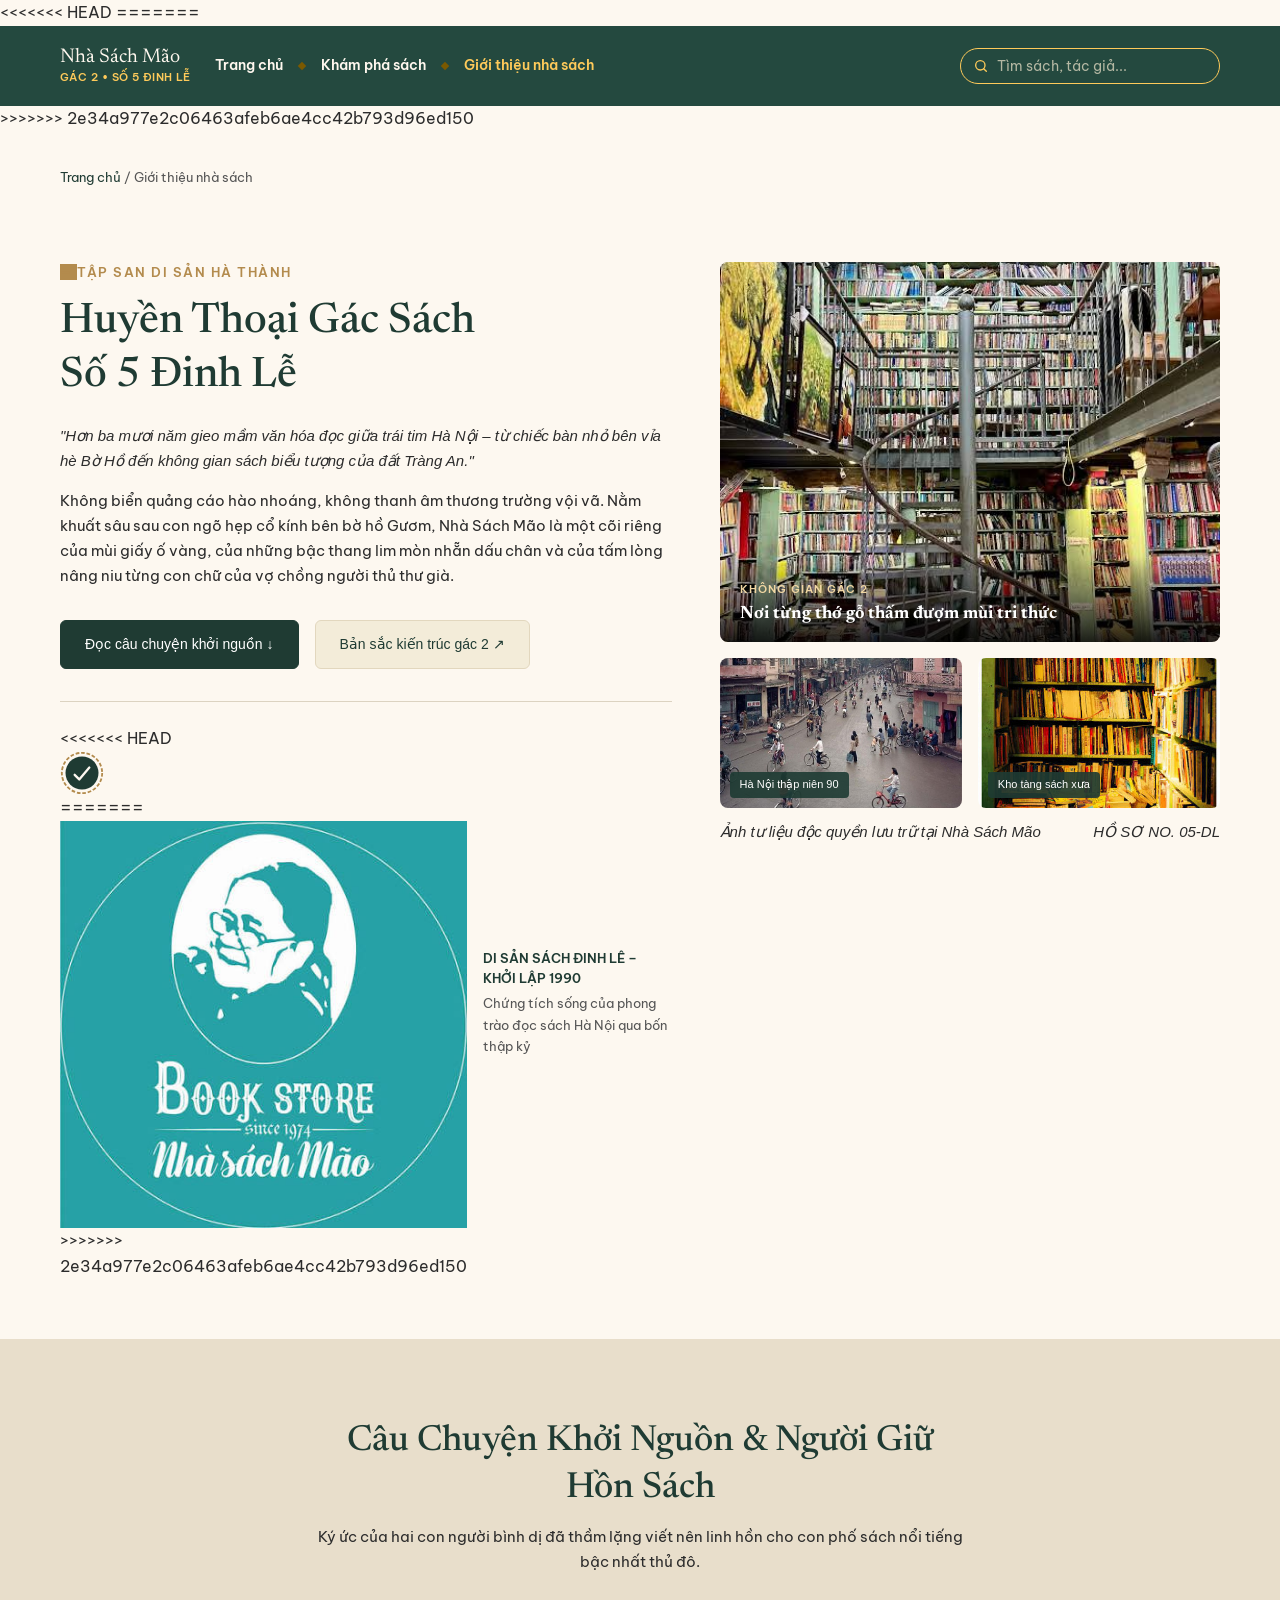
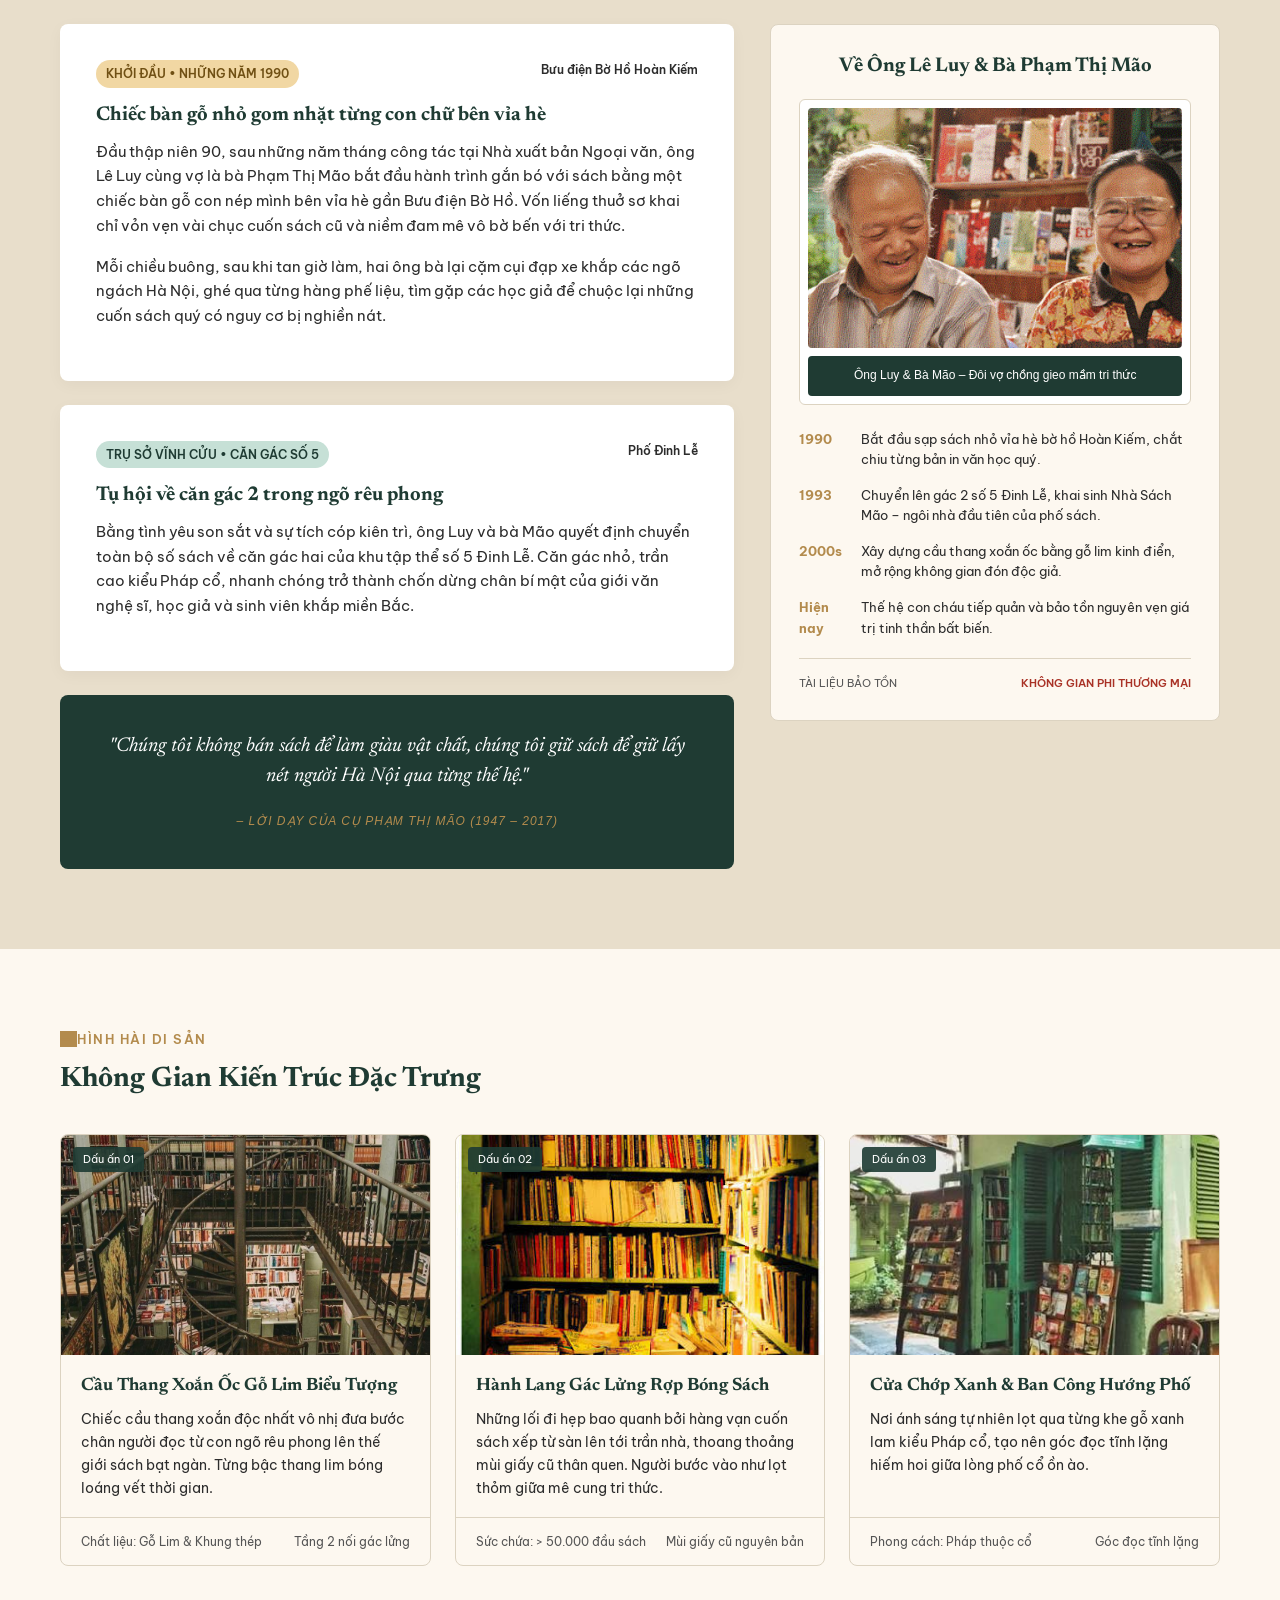
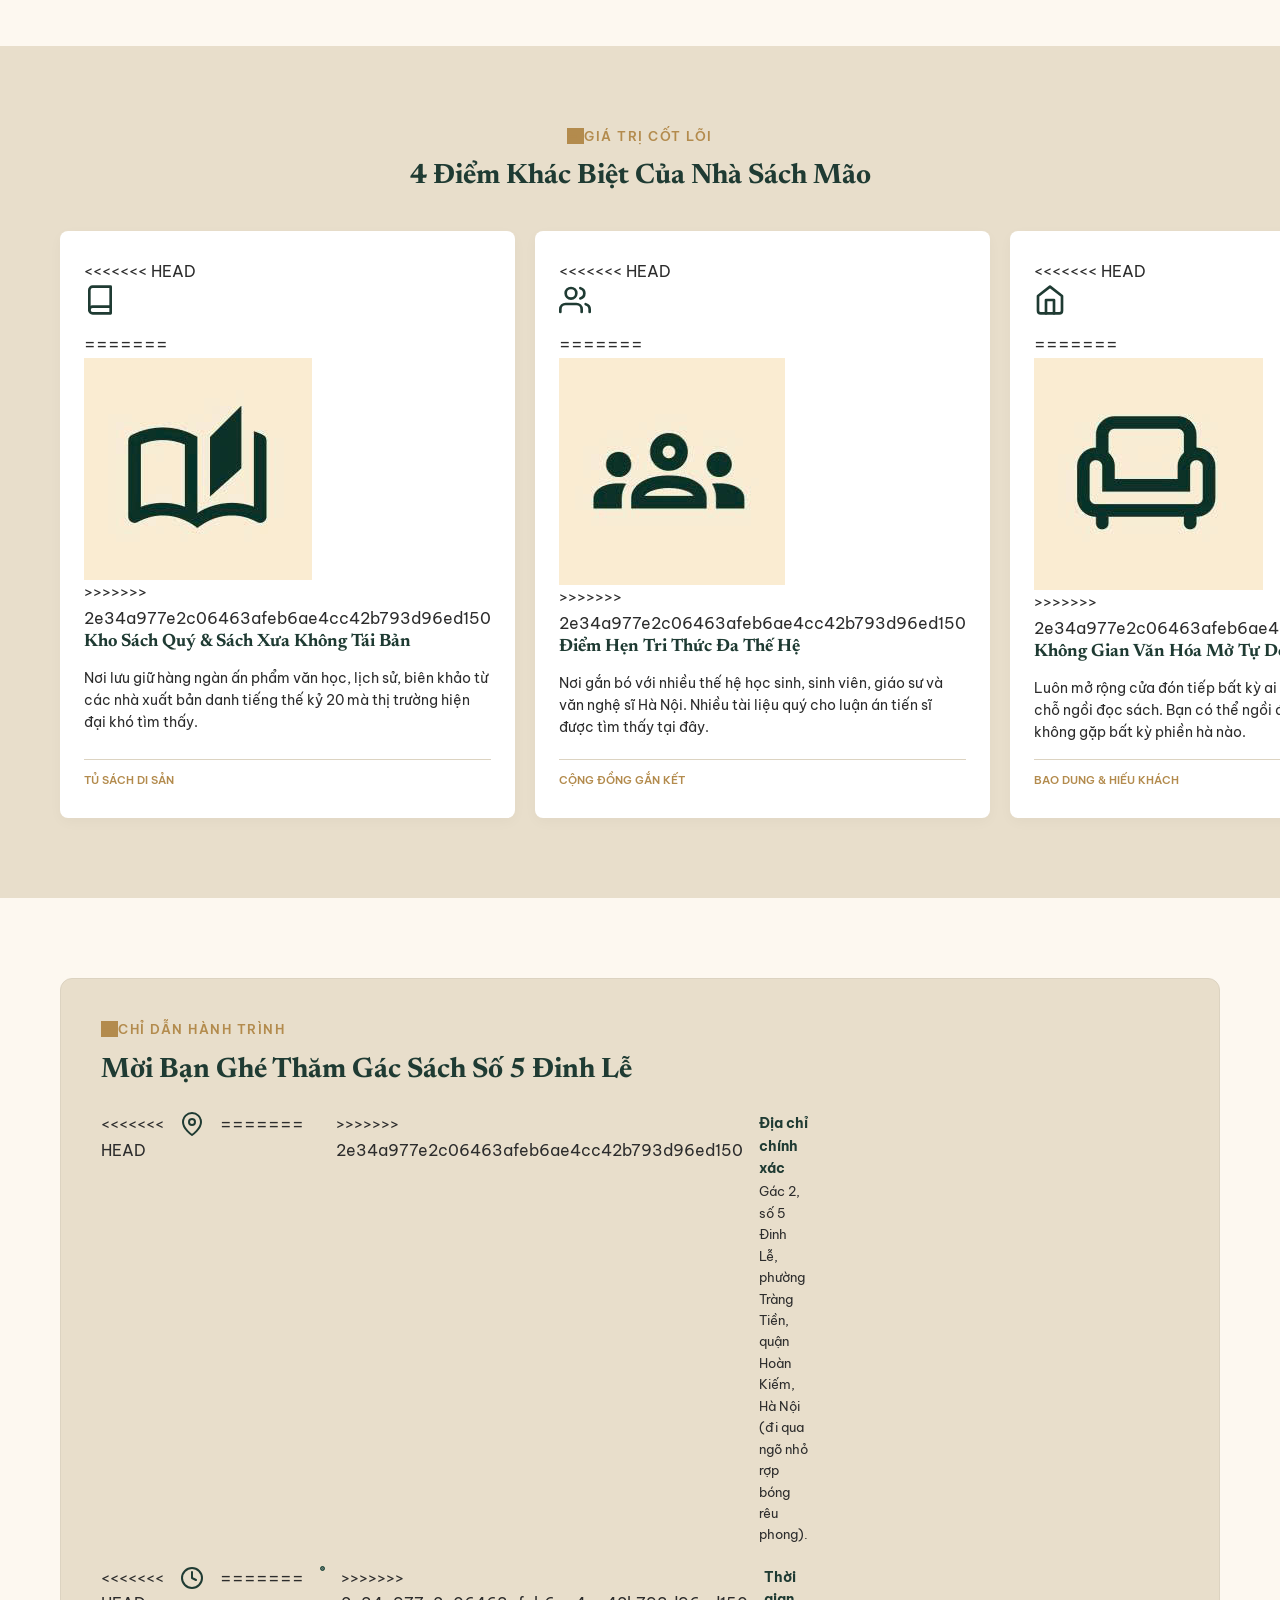
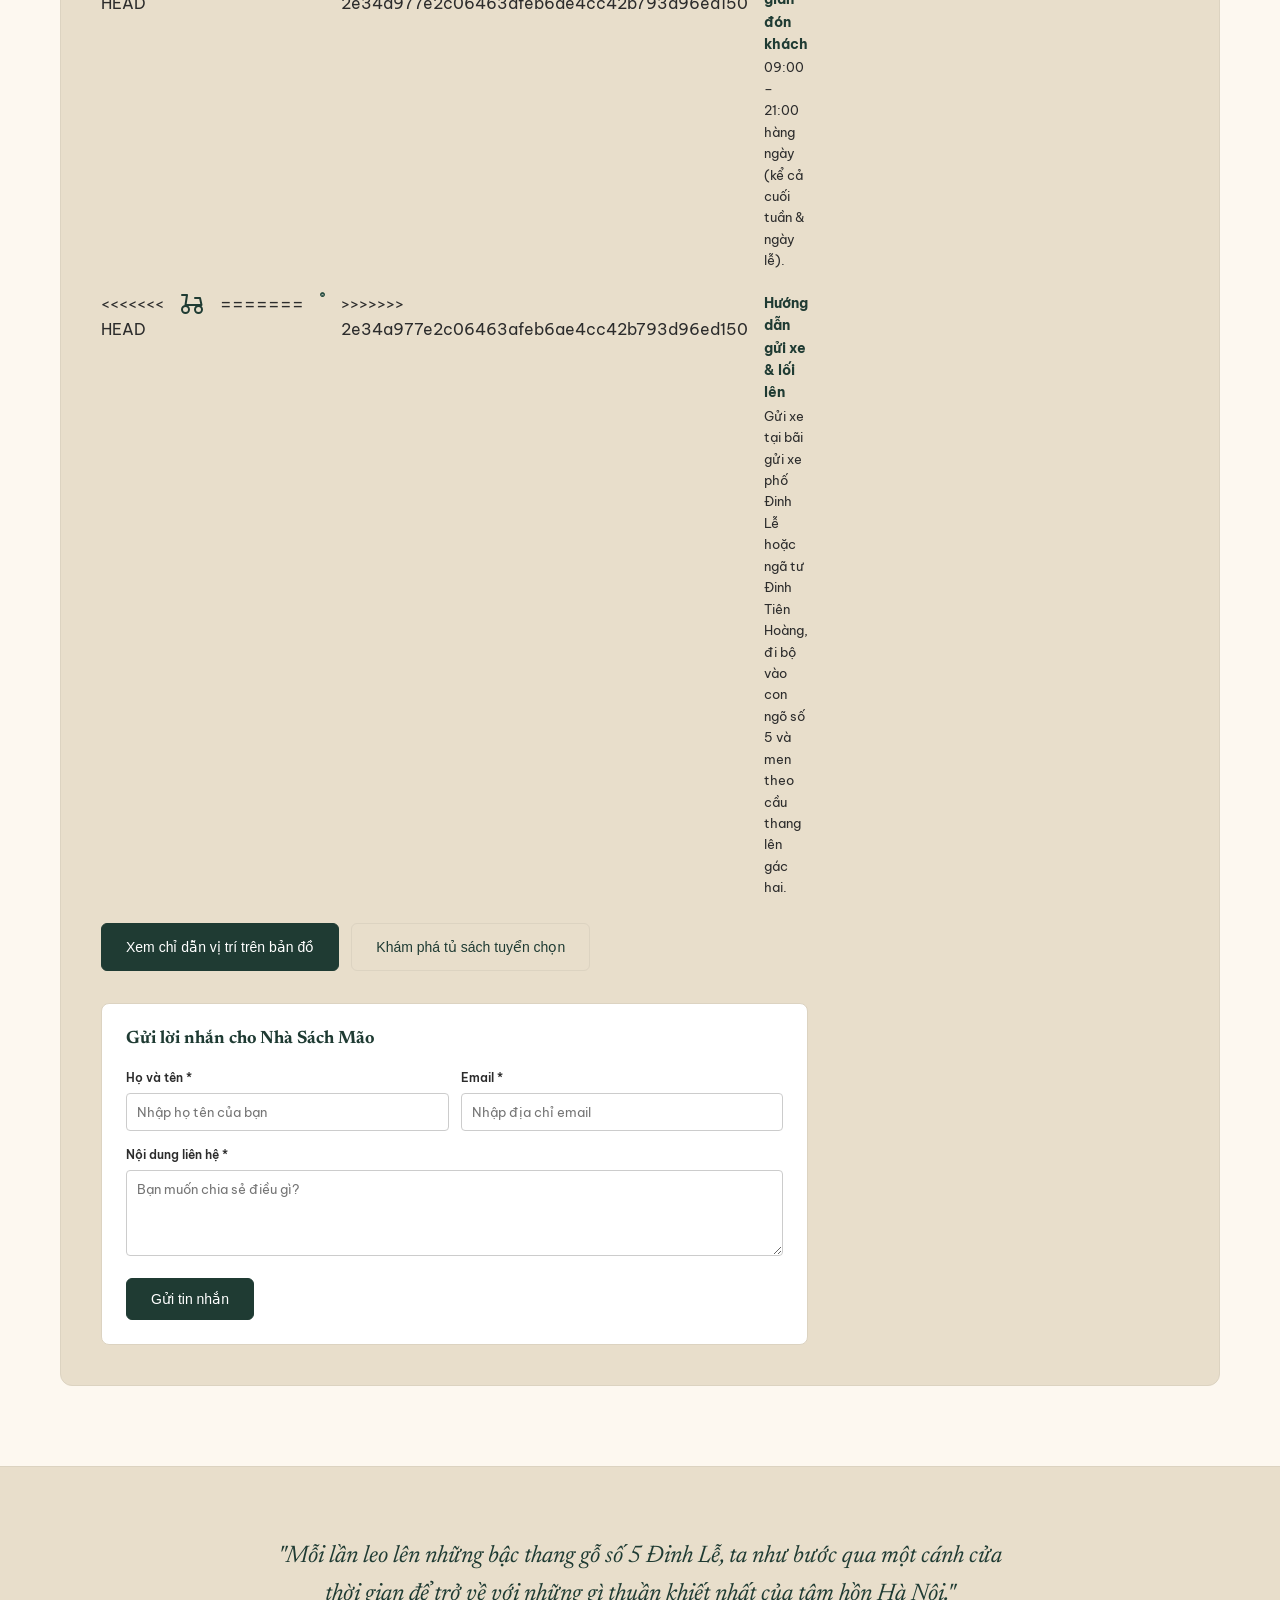
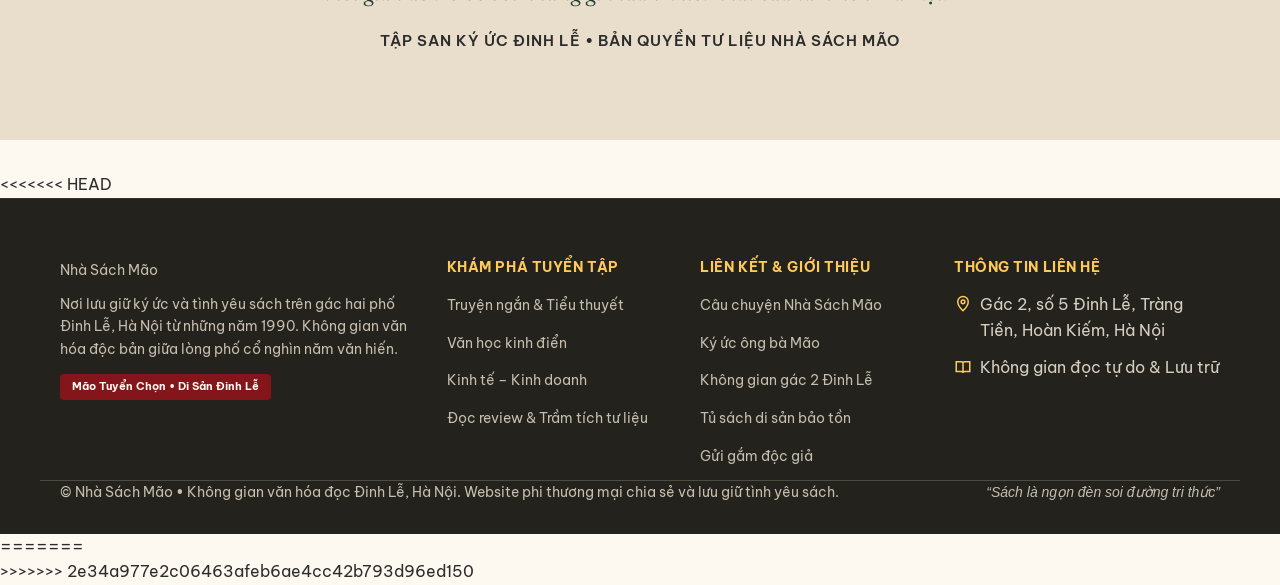
==== commit 48a85d01: "KL1,6" ====
--- a/about.html
+++ b/about.html
@@ -1,13 +1,28 @@
 <!DOCTYPE html>
 <html lang="vi">
 <head>
+<<<<<<< HEAD
   <meta charset="UTF-8">
   <meta name="viewport" content="width=device-width, initial-scale=1">
   <title>Trang chủ – Nhà sách Mão</title>
   <link rel="stylesheet" href="css/base.css">
   <link rel="stylesheet" href="css/home.css">
+  <link href="https://fonts.googleapis.com/css2?family=Be+Vietnam+Pro:ital,wght@0,300;0,400;0,500;0,600;0,700;1,400&family=Newsreader:ital,opsz,wght@0,6..72,400;0,6..72,500;0,6..72,600;1,6..72,400&display=swap" rel="stylesheet">
 </head>
 <body>
+=======
+    <meta charset="UTF-8">
+    <meta name="viewport" content="width=device-width, initial-scale=1.0">
+    <title>Giới thiệu - Nhà sách Mão</title>
+    <!-- Kế thừa CSS chung của nhóm, liên kết thêm CSS riêng của trang About -->
+    <link rel="stylesheet" href="css/base.css"> 
+    <link rel="stylesheet" href="css/about.css">
+    <!-- Google Fonts đề xuất -->
+    <link href="https://fonts.googleapis.com/css2?family=Lora:ital,wght@0,400;0,600;1,400&family=Inter:wght@400;500&display=swap" rel="stylesheet">
+</head>
+<body>
+    <div id="site-header"></div>
+>>>>>>> 2e34a977e2c06463afeb6ae4cc42b793d96ed150
 
     <!-- BREADCRUMB -->
     <div class="breadcrumb container">
@@ -32,12 +47,16 @@
 
                 <div class="hero-stamp">
                     <div class="stamp-icon">
+<<<<<<< HEAD
                         <!-- SVG Con dấu Di sản -->
                         <svg width="44" height="44" viewBox="0 0 48 48" fill="none" xmlns="http://www.w3.org/2000/svg">
                             <circle cx="24" cy="24" r="22" stroke="#b38b4d" stroke-width="2" stroke-dasharray="4 2"/>
                             <circle cx="24" cy="24" r="18" fill="#1f3b33"/>
                             <path d="M16 26L21 31L32 18" stroke="#fdf8f0" stroke-width="2.5" stroke-linecap="round" stroke-linejoin="round"/>
                         </svg>
+=======
+                        <img src="images/about/icon-stamp.jpg" alt="Di sản sách">
+>>>>>>> 2e34a977e2c06463afeb6ae4cc42b793d96ed150
                     </div>
                     <div class="stamp-text">
                         <strong>DI SẢN SÁCH ĐINH LÊ – KHỞI LẬP 1990</strong>
@@ -168,7 +187,7 @@
 
                 <div class="arch-card">
                     <div class="img-wrapper">
-                        <img src="images/about/hanh-lang-gac-lung.jpg" alt="Hành lang gác lửng">
+                        <img src="images/about/kho-tang-sach-xua.jpg" alt="Hành lang gác lửng">
                         <span class="arch-tag">Dấu ấn 02</span>
                     </div>
                     <h3>Hành Lang Gác Lửng Rợp Bóng Sách</h3>
@@ -205,12 +224,16 @@
                 <div class="diff-grid">
                     <!-- Card 1 -->
                     <div class="diff-card">
+<<<<<<< HEAD
                         <div class="icon-svg">
                             <svg width="32" height="32" viewBox="0 0 24 24" fill="none" stroke="#1f3b33" stroke-width="2" stroke-linecap="round" stroke-linejoin="round">
                                 <path d="M4 19.5A2.5 2.5 0 0 1 6.5 17H20"/>
                                 <path d="M6.5 2H20v20H6.5A2.5 2.5 0 0 1 4 19.5v-15A2.5 2.5 0 0 1 6.5 2z"/>
                             </svg>
                         </div>
+=======
+                        <div class="icon"><img src="images/about/icon-book.jpg" alt="Kho sách quý"></div>
+>>>>>>> 2e34a977e2c06463afeb6ae4cc42b793d96ed150
                         <h3>Kho Sách Quý & Sách Xưa Không Tái Bản</h3>
                         <p>Nơi lưu giữ hàng ngàn ấn phẩm văn học, lịch sử, biên khảo từ các nhà xuất bản danh tiếng thế kỷ 20 mà thị trường hiện đại khó tìm thấy.</p>
                         <span class="diff-tag">TỦ SÁCH DI SẢN</span>
@@ -218,6 +241,7 @@
 
                     <!-- Card 2 -->
                     <div class="diff-card">
+<<<<<<< HEAD
                         <div class="icon-svg">
                             <svg width="32" height="32" viewBox="0 0 24 24" fill="none" stroke="#1f3b33" stroke-width="2" stroke-linecap="round" stroke-linejoin="round">
                                 <path d="M17 21v-2a4 4 0 0 0-4-4H5a4 4 0 0 0-4 4v2"/>
@@ -226,6 +250,9 @@
                                 <path d="M16 3.13a4 4 0 0 1 0 7.75"/>
                             </svg>
                         </div>
+=======
+                        <div class="icon"><img src="images/about/icon-people.jpg" alt="Điểm hẹn tri thức"></div>
+>>>>>>> 2e34a977e2c06463afeb6ae4cc42b793d96ed150
                         <h3>Điểm Hẹn Tri Thức Đa Thế Hệ</h3>
                         <p>Nơi gắn bó với nhiều thế hệ học sinh, sinh viên, giáo sư và văn nghệ sĩ Hà Nội. Nhiều tài liệu quý cho luận án tiến sĩ được tìm thấy tại đây.</p>
                         <span class="diff-tag">CỘNG ĐỒNG GẮN KẾT</span>
@@ -233,12 +260,16 @@
 
                     <!-- Card 3 -->
                     <div class="diff-card">
+<<<<<<< HEAD
                         <div class="icon-svg">
                             <svg width="32" height="32" viewBox="0 0 24 24" fill="none" stroke="#1f3b33" stroke-width="2" stroke-linecap="round" stroke-linejoin="round">
                                 <path d="M3 9l9-7 9 7v11a2 2 0 0 1-2 2H5a2 2 0 0 1-2-2z"/>
                                 <polyline points="9 22 9 12 15 12 15 22"/>
                             </svg>
                         </div>
+=======
+                        <div class="icon"><img src="images/about/icon-sofa.jpg" alt="Không gian mở"></div>
+>>>>>>> 2e34a977e2c06463afeb6ae4cc42b793d96ed150
                         <h3>Không Gian Văn Hóa Mở Tự Do</h3>
                         <p>Luôn mở rộng cửa đón tiếp bất kỳ ai ghé chân muốn tìm một chỗ ngồi đọc sách. Bạn có thể ngồi đọc cả buổi chiều mà không gặp bất kỳ phiền hà nào.</p>
                         <span class="diff-tag">BAO DUNG & HIẾU KHÁCH</span>
@@ -246,11 +277,15 @@
 
                     <!-- Card 4 -->
                     <div class="diff-card">
+<<<<<<< HEAD
                         <div class="icon-svg">
                             <svg width="32" height="32" viewBox="0 0 24 24" fill="none" stroke="#1f3b33" stroke-width="2" stroke-linecap="round" stroke-linejoin="round">
                                 <polygon points="12 2 15.09 8.26 22 9.27 17 14.14 18.18 21.02 12 17.77 5.82 21.02 7 14.14 2 9.27 8.91 8.26 12 2"/>
                             </svg>
                         </div>
+=======
+                        <div class="icon"><img src="images/about/icon-sparkle.jpg" alt="Tinh thần tự lực"></div>
+>>>>>>> 2e34a977e2c06463afeb6ae4cc42b793d96ed150
                         <h3>Tinh Thần Tự Lực Đinh Lễ</h3>
                         <p>Là ngọn lửa khởi nguồn cho việc hình thành nên cả con phố sách Đinh Lễ sầm uất ngày nay. Biểu tượng kiên cường của tình yêu con chữ thuần khiết.</p>
                         <span class="diff-tag">NGUỒN CỘI PHỐ SÁCH</span>
@@ -268,30 +303,39 @@
 
                     <ul class="visit-list">
                         <li>
+<<<<<<< HEAD
                             <div class="icon-svg">
                                 <svg width="24" height="24" viewBox="0 0 24 24" fill="none" stroke="#1f3b33" stroke-width="2" stroke-linecap="round" stroke-linejoin="round">
                                     <path d="M21 10c0 7-9 13-9 13s-9-6-9-13a9 9 0 0 1 18 0z"/>
                                     <circle cx="12" cy="10" r="3"/>
                                 </svg>
                             </div>
+=======
+                            <div class="icon"><img src="images/about/icon-location.jpg" alt="Địa chỉ"></div>
+>>>>>>> 2e34a977e2c06463afeb6ae4cc42b793d96ed150
                             <div>
                                 <strong>Địa chỉ chính xác</strong>
                                 <p>Gác 2, số 5 Đinh Lễ, phường Tràng Tiền, quận Hoàn Kiếm, Hà Nội (đi qua ngõ nhỏ rợp bóng rêu phong).</p>
                             </div>
                         </li>
                         <li>
+<<<<<<< HEAD
                             <div class="icon-svg">
                                 <svg width="24" height="24" viewBox="0 0 24 24" fill="none" stroke="#1f3b33" stroke-width="2" stroke-linecap="round" stroke-linejoin="round">
                                     <circle cx="12" cy="12" r="10"/>
                                     <polyline points="12 6 12 12 16 14"/>
                                 </svg>
                             </div>
+=======
+                            <div class="icon"><img src="images/about/icon-time.jpg" alt="Giờ mở cửa"></div>
+>>>>>>> 2e34a977e2c06463afeb6ae4cc42b793d96ed150
                             <div>
                                 <strong>Thời gian đón khách</strong>
                                 <p>09:00 – 21:00 hàng ngày (kể cả cuối tuần & ngày lễ).</p>
                             </div>
                         </li>
                         <li>
+<<<<<<< HEAD
                             <div class="icon-svg">
                                 <svg width="24" height="24" viewBox="0 0 24 24" fill="none" stroke="#1f3b33" stroke-width="2" stroke-linecap="round" stroke-linejoin="round">
                                     <circle cx="5.5" cy="17.5" r="3.5"/>
@@ -299,6 +343,9 @@
                                     <path d="M15 6h5l1.5 7h-16L7 3H2"/>
                                 </svg>
                             </div>
+=======
+                            <div class="icon"><img src="images/about/icon-bike.jpg" alt="Gửi xe"></div>
+>>>>>>> 2e34a977e2c06463afeb6ae4cc42b793d96ed150
                             <div>
                                 <strong>Hướng dẫn gửi xe & lối lên</strong>
                                 <p>Gửi xe tại bãi gửi xe phố Đinh Lễ hoặc ngã tư Đinh Tiên Hoàng, đi bộ vào con ngõ số 5 và men theo cầu thang lên gác hai.</p>
@@ -357,7 +404,16 @@
         </section>
 </main>
 
+<<<<<<< HEAD
   <div id="site-footer"></div>
   <script src="js/about.js"></script>
+=======
+    <!-- FOOTER (Giả định nhóm đã có, cấu trúc dựa theo mockup) -->
+    <div id="site-footer"></div>
+
+    <!-- JS -->
+    <script src="js/layout.js"></script>
+    <script src="js/about.js"></script>
+>>>>>>> 2e34a977e2c06463afeb6ae4cc42b793d96ed150
 </body>
 </html>
--- a/css/about.css
+++ b/css/about.css
@@ -0,0 +1,795 @@
+/* --- 1. BIẾN TOÀN CỤC (CSS VARIABLES) --- */
+:root {
+    --about-bg-hero: #fdf8f0;      /* Nền be sáng của phần Hero */
+    --about-bg-story: #e8decb;     /* Nền be trầm của phần Câu chuyện khởi nguồn */
+    --about-bg-white: #ffffff;
+    --about-primary: #1f3b33;
+    --about-primary-hover: #162a24;
+    --about-accent: #b38b4d;
+    --about-text: #2c2c2c;
+    --about-text-light: #555555;
+    --about-border: #dcd3c1;
+    
+    --font-heading: 'Newsreader', 'Lora', serif;
+    --font-body: 'Be Vietnam Pro', sans-serif;
+    --transition: all 0.3s ease;
+}
+
+/* --- 2. CẤU TRÚC VÀ QUY TẮC CHUNG --- */
+* {
+    box-sizing: border-box;
+}
+
+body {
+    background-color: var(--about-bg-hero);
+    color: var(--about-text);
+    font-family: var(--font-body);
+    margin: 0;
+    padding: 0;
+    -webkit-font-smoothing: antialiased;
+}
+
+.container {
+    max-width: 1200px;
+    margin: 0 auto;
+    padding: 0 20px;
+}
+
+.bg-light { 
+    background-color: var(--about-bg-story); 
+}
+
+.text-center { 
+    text-align: center; 
+}
+
+/* Eyebrow Label */
+.eyebrow {
+    font-family: var(--font-body);
+    font-size: 13px;
+    font-weight: 600;
+    color: var(--about-accent);
+    letter-spacing: 1.5px;
+    text-transform: uppercase;
+    display: block;
+    margin-bottom: 12px;
+}
+.eyebrow::before {
+    content: "— ";
+}
+
+/* Typography Headings & Paragraphs */
+.about-page h1, 
+.about-page h2, 
+.about-page h3, 
+.about-page h4 {
+    font-family: var(--font-heading);
+    color: var(--about-primary);
+    line-height: 1.3;
+    margin-top: 0;
+}
+
+.about-page p {
+    font-family: var(--font-body);
+    font-size: 15px;
+    color: var(--about-text);
+    line-height: 1.65;
+    margin-bottom: 16px;
+}
+
+/* --- 3. BREADCRUMB --- */
+.breadcrumb {
+    padding: 24px 20px 12px 20px;
+    margin-top: 12px;
+    font-family: var(--font-body);
+    font-size: 13px;
+    color: var(--about-text-light);
+}
+.breadcrumb a {
+    color: var(--about-primary);
+    text-decoration: none;
+}
+
+/* --- 4. NÚT BẤM (BUTTONS) --- */
+.btn {
+    display: inline-flex;
+    align-items: center;
+    justify-content: center;
+    padding: 12px 24px;
+    font-family: var(--font-body);
+    font-size: 14px;
+    font-weight: 500;
+    text-decoration: none;
+    border-radius: 6px;
+    transition: var(--transition);
+    cursor: pointer;
+}
+.btn-primary {
+    background-color: var(--about-primary);
+    color: #ffffff;
+    border: 1px solid var(--about-primary);
+}
+.btn-primary:hover {
+    background-color: var(--about-primary-hover);
+}
+.btn-secondary {
+    background-color: #f3ecd9;
+    color: var(--about-primary);
+    border: 1px solid #e2d7be;
+}
+.btn-secondary:hover {
+    background-color: #e2d7be;
+}
+.btn-outline {
+    background-color: transparent;
+    color: var(--about-primary);
+    border: 1px solid var(--about-border);
+}
+.btn-outline:hover {
+    background-color: #ffffff;
+}
+
+/* --- 5. HERO SECTION ("HUYỀN THOẠI GÁC SÁCH") --- */
+.about-hero {
+    background-color: var(--about-bg-hero); /* Background Be sáng chuẩn Hero */
+    display: grid;
+    grid-template-columns: 1.1fr 0.9fr;
+    gap: 48px;
+    padding: 30px 20px 60px;
+    align-items: start;
+}
+
+.hero-title {
+    font-size: 42px;
+    margin-bottom: 20px;
+    font-weight: 500;
+}
+
+.hero-quote {
+    font-family: var(--font-heading);
+    font-size: 19px;
+    font-style: italic;
+    color: var(--about-text-light);
+    margin-bottom: 20px;
+    line-height: 1.5;
+}
+
+.hero-actions {
+    display: flex;
+    gap: 16px;
+    margin: 32px 0;
+}
+
+.hero-stamp {
+    display: flex;
+    align-items: center;
+    gap: 16px;
+    padding-top: 24px;
+    border-top: 1px solid var(--about-border);
+}
+.stamp-icon svg {
+    display: block;
+}
+.stamp-text strong {
+    font-family: var(--font-body);
+    font-size: 13px;
+    font-weight: 600;
+    color: var(--about-primary);
+    display: block;
+    margin-bottom: 4px;
+}
+.stamp-text p {
+    font-size: 13px;
+    color: var(--about-text-light);
+    margin: 0;
+}
+
+/* Khối hình ảnh Hero */
+.hero-images {
+    width: 100%;
+}
+.image-main {
+    position: relative;
+    width: 100%;
+    height: 380px;
+    border-radius: 8px;
+    overflow: hidden;
+}
+.image-main img {
+    width: 100%;
+    height: 100%;
+    object-fit: cover;
+    display: block;
+}
+.image-caption {
+    position: absolute;
+    bottom: 0;
+    left: 0;
+    right: 0;
+    padding: 24px 20px 16px;
+    background: linear-gradient(transparent, rgba(0,0,0,0.85));
+    color: #ffffff;
+}
+.image-caption .caption-tag {
+    font-family: var(--font-body);
+    font-size: 11px;
+    letter-spacing: 1px;
+    color: #f1d7a3;
+    font-weight: 600;
+    display: block;
+    margin-bottom: 4px;
+}
+.image-caption h4 {
+    color: #ffffff;
+    font-size: 18px;
+    margin: 0;
+}
+
+.image-sub-grid {
+    display: grid;
+    grid-template-columns: 1fr 1fr;
+    gap: 16px;
+    margin-top: 16px;
+}
+.image-sub {
+    position: relative;
+    height: 150px;
+    border-radius: 8px;
+    overflow: hidden;
+}
+.image-sub img {
+    width: 100%;
+    height: 100%;
+    object-fit: cover;
+    display: block;
+}
+.image-badge {
+    position: absolute;
+    bottom: 10px;
+    left: 10px;
+    background: rgba(31, 59, 51, 0.9);
+    color: #ffffff;
+    padding: 4px 10px;
+    font-size: 11px;
+    font-weight: 500;
+    border-radius: 4px;
+}
+.image-credit {
+    margin-top: 12px;
+    font-size: 12px;
+    font-style: italic;
+    color: var(--about-text-light);
+    display: flex;
+    justify-content: space-between;
+}
+
+/* --- 6. STORY SECTION ("CÂU CHUYỆN KHỞI NGUỒN") --- */
+.about-story {
+    background-color: var(--about-bg-story); /* Nền be trầm đậm hơn theo mockup */
+    padding: 80px 0;
+}
+.story-header {
+    max-width: 650px;
+    margin: 0 auto 50px;
+}
+.story-header h2 { 
+    font-size: 36px;
+    font-weight: 500;
+}
+
+.story-grid {
+    display: grid;
+    grid-template-columns: 1.8fr 1.2fr;
+    gap: 36px;
+}
+.story-card {
+    background: var(--about-bg-white);
+    padding: 36px;
+    border-radius: 8px;
+    margin-bottom: 24px;
+    box-shadow: 0 4px 16px rgba(0,0,0,0.04);
+}
+.card-meta {
+    display: flex;
+    justify-content: space-between;
+    margin-bottom: 14px;
+    font-size: 12px;
+    font-weight: 600;
+}
+.card-meta .badge {
+    background: #f1d7a3;
+    color: #705014;
+    padding: 4px 10px;
+    border-radius: 20px;
+}
+.card-meta .badge-green {
+    background: #c6e0d6;
+    color: var(--about-primary);
+}
+.story-quote {
+    background: var(--about-primary);
+    color: #ffffff;
+    padding: 36px;
+    border-radius: 8px;
+    text-align: center;
+}
+.story-quote blockquote {
+    font-family: var(--font-heading);
+    font-size: 20px;
+    font-style: italic;
+    margin: 0 0 16px 0;
+    line-height: 1.5;
+}
+.story-quote cite {
+    font-family: var(--font-body);
+    font-size: 12px;
+    letter-spacing: 1px;
+    color: var(--about-accent);
+}
+
+/* Sidebar Chân dung & Niên biểu */
+.sidebar-box {
+    background: var(--about-bg-hero); /* Trắng be nhẹ nổi bật trên nền trầm */
+    border: 1px solid var(--about-border);
+    padding: 28px;
+    border-radius: 8px;
+}
+.sidebar-title {
+    font-size: 20px;
+    text-align: center;
+    margin-bottom: 20px;
+}
+.portrait-frame {
+    background: #ffffff;
+    padding: 8px;
+    border: 1px solid var(--about-border);
+    border-radius: 6px;
+    overflow: hidden;
+    margin-bottom: 24px;
+}
+.portrait-frame img {
+    width: 100%;
+    height: 240px;
+    object-fit: cover;
+    display: block;
+    border-radius: 4px;
+}
+.portrait-caption {
+    background: var(--about-primary);
+    color: #ffffff;
+    text-align: center;
+    padding: 10px;
+    font-size: 12px;
+    font-family: var(--font-body);
+    font-weight: 500;
+    margin-top: 8px;
+    border-radius: 4px;
+}
+.timeline-list {
+    list-style: none;
+    padding: 0;
+    margin: 0 0 20px 0;
+}
+.timeline-list li {
+    display: flex;
+    gap: 14px;
+    margin-bottom: 16px;
+    font-size: 13px;
+    line-height: 1.55;
+}
+.timeline-year {
+    color: var(--about-accent);
+    min-width: 48px;
+    font-weight: 700;
+}
+.sidebar-footer {
+    display: flex;
+    justify-content: space-between;
+    font-size: 11px;
+    text-transform: uppercase;
+    color: var(--about-text-light);
+    border-top: 1px solid var(--about-border);
+    padding-top: 16px;
+}
+.tag-red { 
+    color: #a93226; 
+    font-weight: 600; 
+}
+
+/* --- 7. ARCHITECTURE SECTION --- */
+.about-architecture { 
+    background-color: var(--about-bg-hero);
+    padding: 80px 20px; 
+}
+.arch-grid {
+    display: grid;
+    grid-template-columns: repeat(3, 1fr);
+    gap: 24px;
+    margin-top: 36px;
+}
+.arch-card {
+    background: var(--about-bg-hero);
+    border: 1px solid var(--about-border);
+    border-radius: 8px;
+    overflow: hidden;
+    display: flex;
+    flex-direction: column;
+}
+.arch-card .img-wrapper {
+    position: relative;
+    height: 220px;
+}
+.arch-card img {
+    width: 100%;
+    height: 100%;
+    object-fit: cover;
+    display: block;
+}
+.arch-tag {
+    position: absolute;
+    top: 12px;
+    left: 12px;
+    background: rgba(31, 59, 51, 0.9);
+    color: #ffffff;
+    padding: 4px 10px;
+    font-size: 11px;
+    border-radius: 4px;
+}
+.arch-card h3 {
+    font-size: 18px;
+    padding: 20px 20px 10px;
+    margin: 0;
+}
+.arch-card p {
+    padding: 0 20px;
+    font-size: 14px;
+    flex-grow: 1;
+}
+.arch-meta {
+    display: flex;
+    justify-content: space-between;
+    padding: 14px 20px;
+    border-top: 1px solid var(--about-border);
+    font-size: 12px;
+    color: var(--about-text-light);
+}
+
+/* --- 8. DIFFERENCE SECTION --- */
+.about-difference { 
+    background-color: var(--about-bg-story); /* Nền be trầm */
+    padding: 80px 0; 
+}
+.diff-grid {
+    display: grid;
+    grid-template-columns: repeat(4, 1fr);
+    gap: 20px;
+    margin-top: 36px;
+}
+.diff-card {
+    background: var(--about-bg-white);
+    padding: 28px 24px;
+    border-radius: 8px;
+    display: flex;
+    flex-direction: column;
+    box-shadow: 0 4px 14px rgba(0,0,0,0.03);
+}
+.icon-svg {
+    margin-bottom: 16px;
+}
+.icon-svg svg {
+    display: block;
+}
+.diff-card h3 { 
+    font-size: 18px; 
+    margin-bottom: 12px; 
+}
+.diff-card p { 
+    font-size: 13.5px; 
+    flex-grow: 1; 
+    margin-bottom: 16px; 
+}
+.diff-tag {
+    font-size: 11px;
+    font-weight: 600;
+    color: var(--about-accent);
+    padding-top: 12px;
+    border-top: 1px solid var(--about-border);
+}
+
+/* --- 9. VISIT & CONTACT SECTION --- */
+.about-visit { 
+    background-color: var(--about-bg-hero);
+    padding: 80px 20px; 
+}
+.visit-grid {
+    background: var(--about-bg-story);
+    border: 1px solid var(--about-border);
+    border-radius: 12px;
+    display: grid;
+    grid-template-columns: 1.1fr 0.9fr;
+    overflow: hidden;
+}
+.visit-info { 
+    padding: 40px; 
+}
+.visit-list {
+    list-style: none;
+    padding: 0;
+    margin: 24px 0;
+}
+.visit-list li {
+    display: flex;
+    gap: 16px;
+    margin-bottom: 20px;
+}
+.visit-list strong { 
+    display: block; 
+    color: var(--about-primary); 
+    font-size: 14px; 
+}
+.visit-list p { 
+    font-size: 13px; 
+    margin: 2px 0 0; 
+}
+.visit-actions { 
+    display: flex; 
+    gap: 12px; 
+    margin-bottom: 32px; 
+}
+
+.visit-map { 
+    height: 100%; 
+    min-height: 450px; 
+}
+.map-wrapper { 
+    width: 100%; 
+    height: 100%; 
+}
+
+/* Form Liên Hệ */
+.contact-form-wrapper {
+    background: #ffffff;
+    padding: 24px;
+    border-radius: 8px;
+    border: 1px solid var(--about-border);
+}
+.contact-form-wrapper h3 { 
+    font-size: 18px; 
+    margin-bottom: 16px; 
+}
+.field-group { 
+    display: grid; 
+    grid-template-columns: 1fr 1fr; 
+    gap: 12px; 
+}
+.field { 
+    margin-bottom: 14px; 
+}
+.field label { 
+    display: block; 
+    font-size: 12px; 
+    font-weight: 600; 
+    margin-bottom: 6px; 
+}
+.field input, 
+.field textarea {
+    width: 100%;
+    padding: 10px;
+    border: 1px solid #ccc;
+    border-radius: 4px;
+    font-size: 13px;
+    box-sizing: border-box;
+    font-family: var(--font-body);
+}
+.field input:focus, 
+.field textarea:focus {
+    outline: none;
+    border-color: var(--about-primary);
+}
+.field .error-message { 
+    display: none; 
+    color: #d32f2f; 
+    font-size: 11px; 
+    margin-top: 4px; 
+}
+.field.field--error input, 
+.field.field--error textarea { 
+    border-color: #d32f2f; 
+}
+.field.field--error .error-message { 
+    display: block; 
+}
+.form-success {
+    margin-top: 12px;
+    padding: 10px;
+    background: #e8f5e9;
+    color: #2e7d32;
+    border-radius: 4px;
+    font-size: 13px;
+}
+.hidden { 
+    display: none; 
+}
+
+/* --- 10. CLOSING SECTION --- */
+.about-closing { 
+    background-color: var(--about-bg-story);
+    padding: 70px 20px; 
+    border-top: 1px solid var(--about-border); 
+}
+.about-closing blockquote {
+    font-family: var(--font-heading);
+    font-size: 24px;
+    color: var(--about-primary);
+    max-width: 750px;
+    margin: 0 auto 16px;
+    font-style: italic;
+}
+.closing-credit { 
+    font-size: 11px; 
+    font-weight: 600; 
+    color: var(--about-accent); 
+    letter-spacing: 1px; 
+}
+
+/* --- 11. FOOTER SECTION --- */
+.site-footer {
+    background-color: #24221c;
+    color: #d6cfc2;
+    font-family: var(--font-body);
+    padding: 60px 0 30px;
+    border-top: 1px solid #363229;
+}
+
+.footer-grid {
+    display: grid;
+    grid-template-columns: 1.5fr 1fr 1fr 1fr;
+    gap: 40px;
+    margin-bottom: 40px;
+}
+
+.site-footer .brand-col h3 {
+    font-family: var(--font-heading);
+    font-size: 26px;
+    font-weight: 500;
+    color: #ffffff;
+    margin-top: 0;
+    margin-bottom: 16px;
+}
+
+.site-footer .brand-col p {
+    font-family: var(--font-heading);
+    font-size: 14px;
+    font-style: italic;
+    color: #b8b0a2;
+    line-height: 1.6;
+    margin-bottom: 20px;
+}
+
+.site-footer .btn-sm {
+    display: inline-block;
+    background-color: #9e2a2b;
+    color: #ffffff;
+    font-family: var(--font-body);
+    font-size: 12px;
+    font-weight: 500;
+    padding: 6px 14px;
+    border-radius: 4px;
+    letter-spacing: 0.5px;
+}
+
+.site-footer h4 {
+    font-family: var(--font-body);
+    font-size: 13px;
+    font-weight: 600;
+    color: #cda869;
+    letter-spacing: 1.2px;
+    text-transform: uppercase;
+    margin-top: 0;
+    margin-bottom: 20px;
+}
+
+.site-footer ul {
+    list-style: none;
+    padding: 0;
+    margin: 0;
+}
+
+.site-footer ul li {
+    margin-bottom: 12px;
+}
+
+.site-footer ul li a,
+.site-footer p {
+    font-family: var(--font-body);
+    font-size: 14px;
+    color: #c5bdae;
+    text-decoration: none;
+    line-height: 1.6;
+    transition: color 0.2s ease;
+}
+
+.site-footer ul li a:hover {
+    color: #ffffff;
+}
+
+.footer-bottom {
+    border-top: 1px solid #38342a;
+    padding-top: 24px;
+    display: flex;
+    justify-content: space-between;
+    align-items: center;
+}
+
+.footer-bottom p {
+    font-size: 12px;
+    color: #999083;
+    margin: 0;
+}
+
+.footer-bottom p:last-child {
+    font-family: var(--font-heading);
+    font-style: italic;
+    font-size: 13px;
+    color: #cda869;
+}
+
+/* --- 12. RESPONSIVE MEDIA QUERIES --- */
+@media (max-width: 992px) {
+    .about-hero, 
+    .story-grid, 
+    .visit-grid { 
+        grid-template-columns: 1fr; 
+    }
+    .arch-grid { 
+        grid-template-columns: 1fr; 
+    }
+    .diff-grid { 
+        grid-template-columns: 1fr 1fr; 
+    }
+    .visit-map { 
+        height: 350px; 
+    }
+    .footer-grid {
+        grid-template-columns: 1fr 1fr;
+        gap: 30px;
+    }
+}
+
+@media (max-width: 768px) {
+    .about-hero {
+        padding: 20px 20px 40px;
+        gap: 32px;
+    }
+    .hero-title {
+        font-size: 32px;
+    }
+    .hero-actions {
+        flex-direction: column;
+    }
+    .field-group {
+        grid-template-columns: 1fr;
+    }
+    .footer-bottom {
+        flex-direction: column;
+        gap: 12px;
+        text-align: center;
+    }
+}
+
+@media (max-width: 480px) {
+    .hero-title {
+        font-size: 26px;
+    }
+    .diff-grid {
+        grid-template-columns: 1fr;
+    }
+    .visit-info, 
+    .story-card, 
+    .sidebar-box {
+        padding: 20px;
+    }
+    .footer-grid {
+        grid-template-columns: 1fr;
+    }
+}
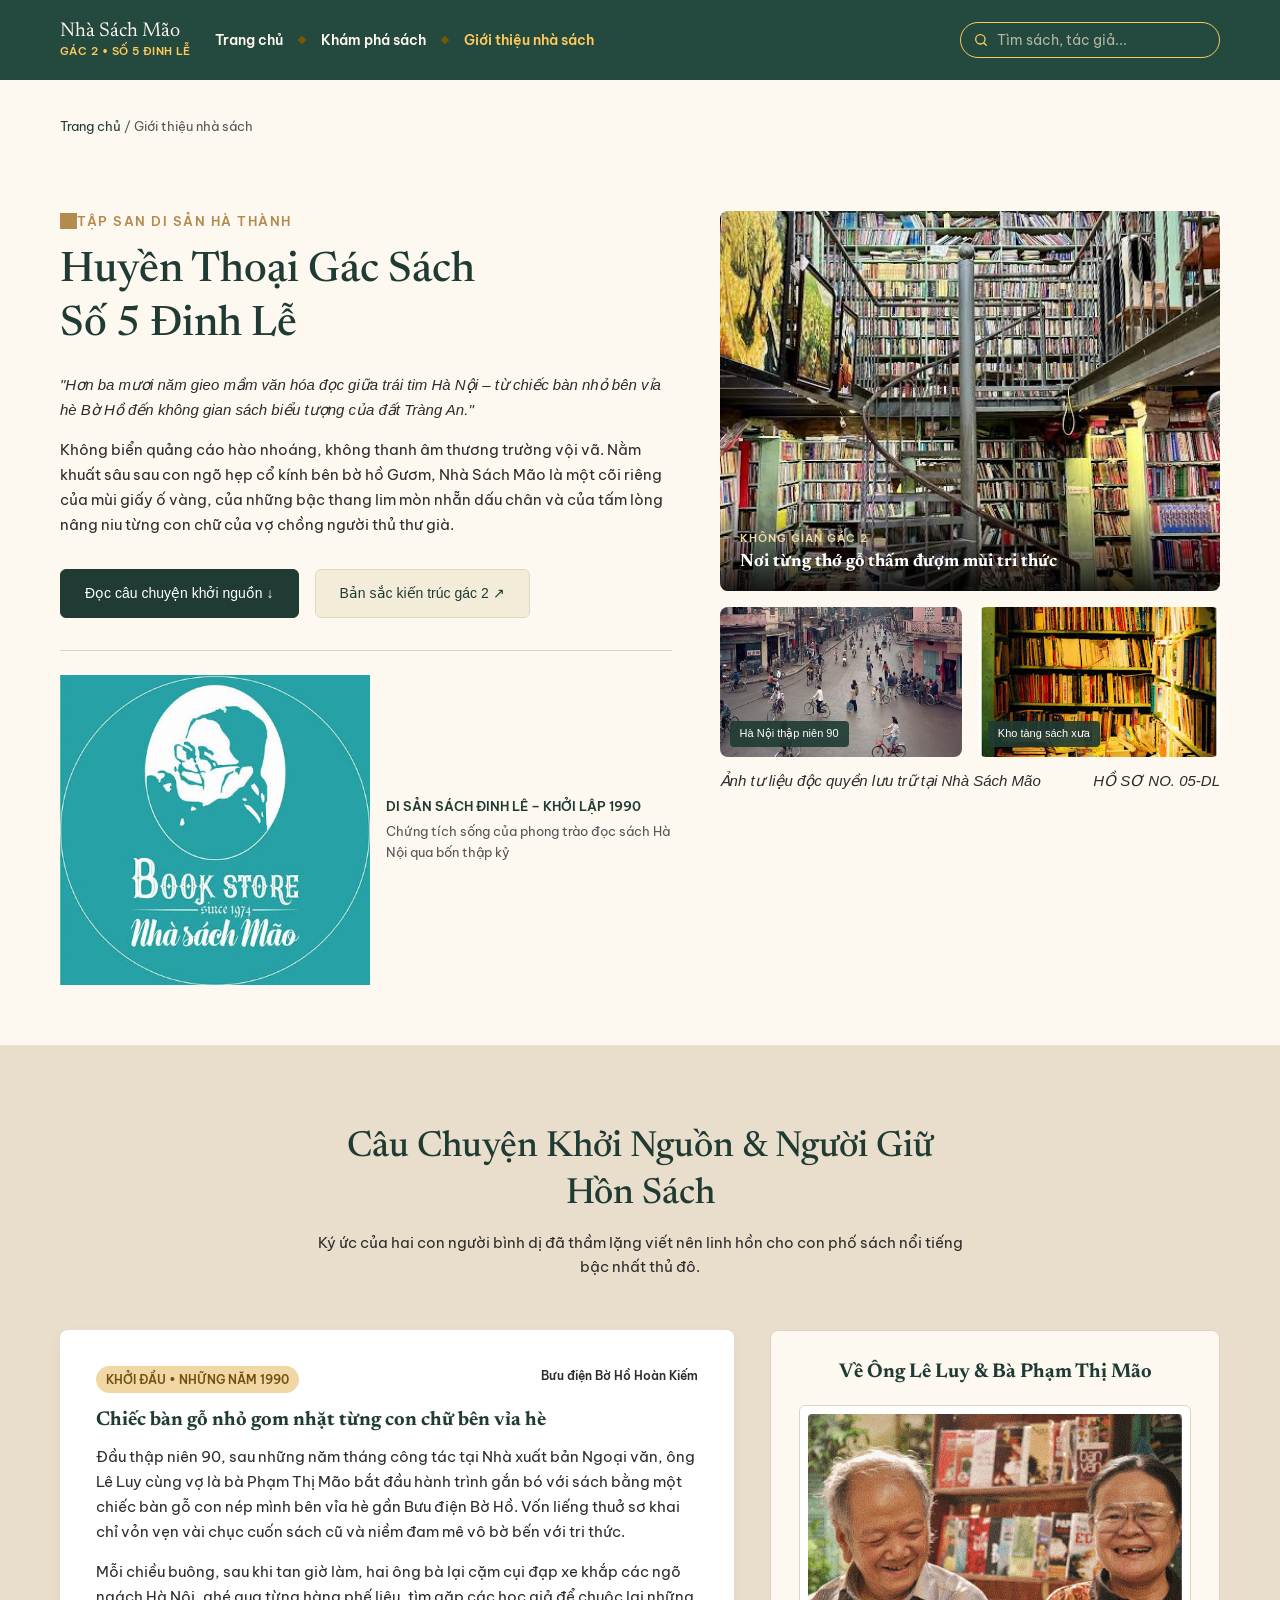
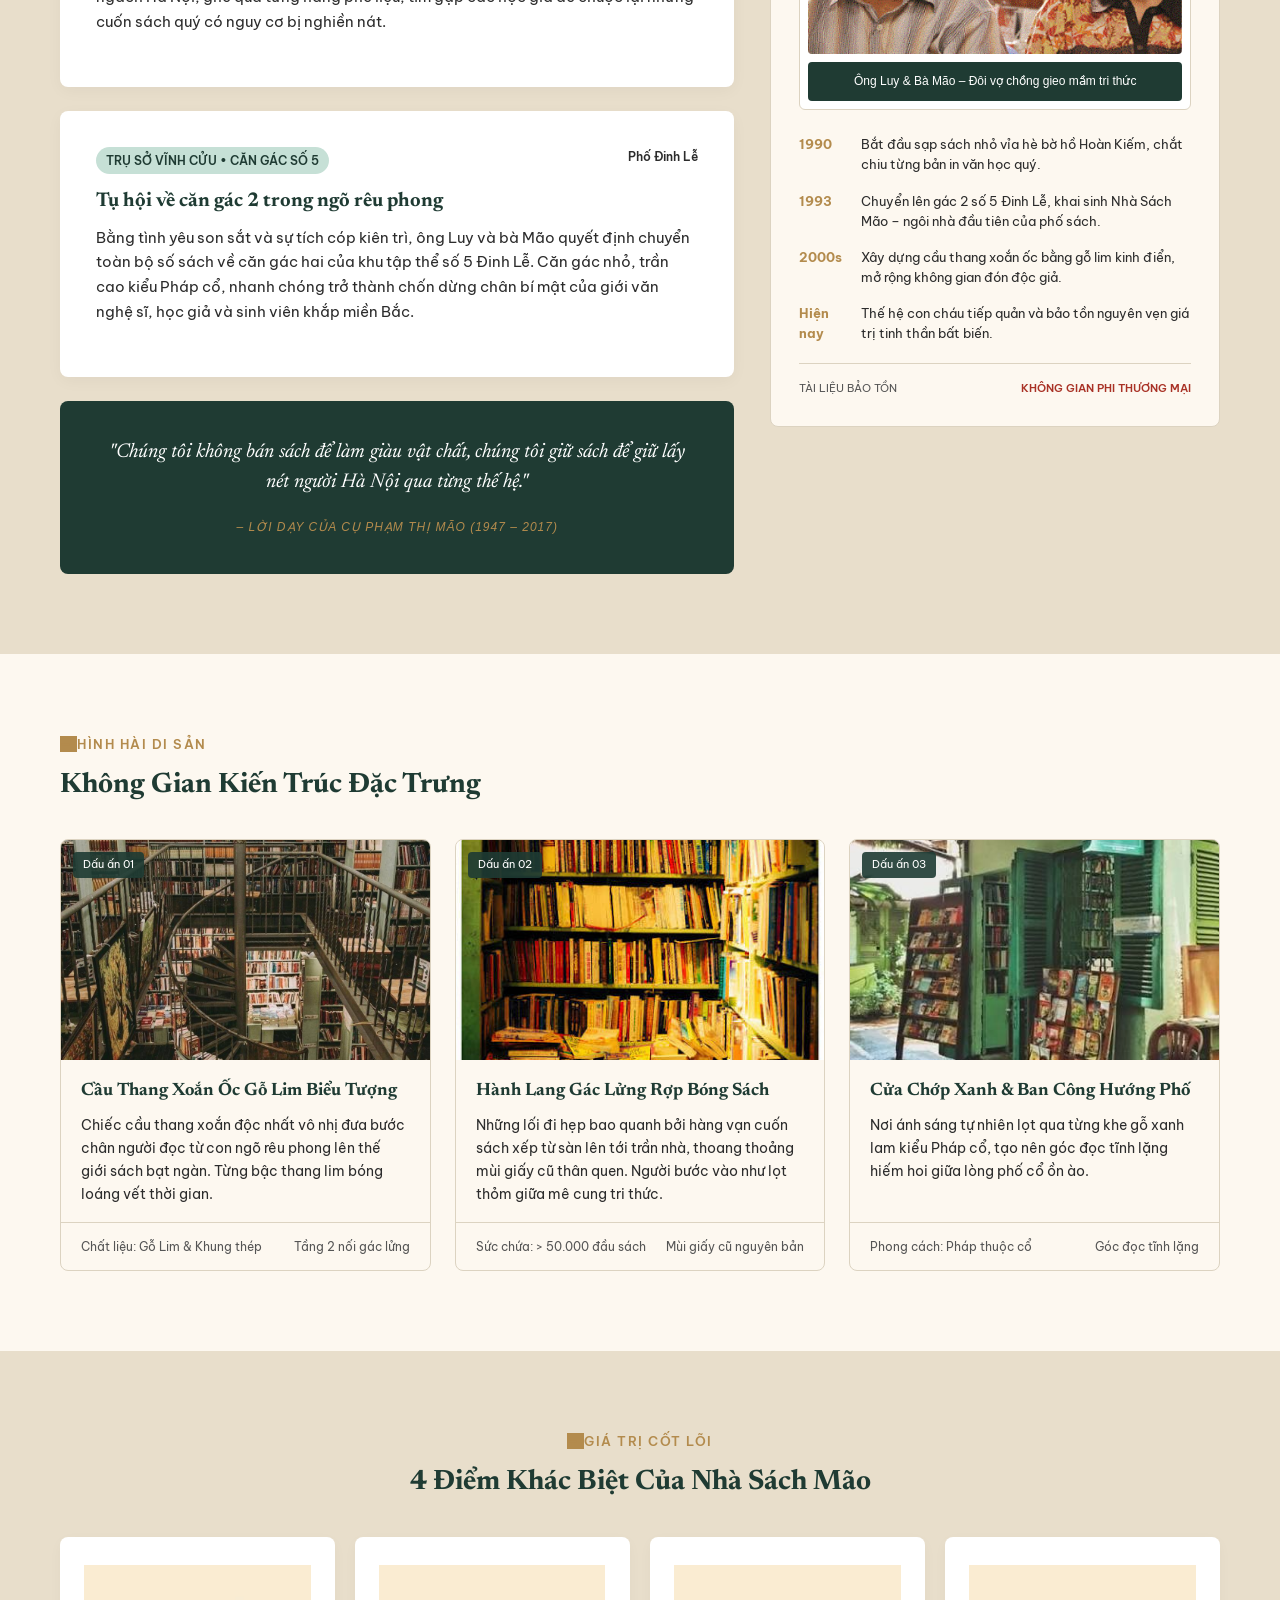
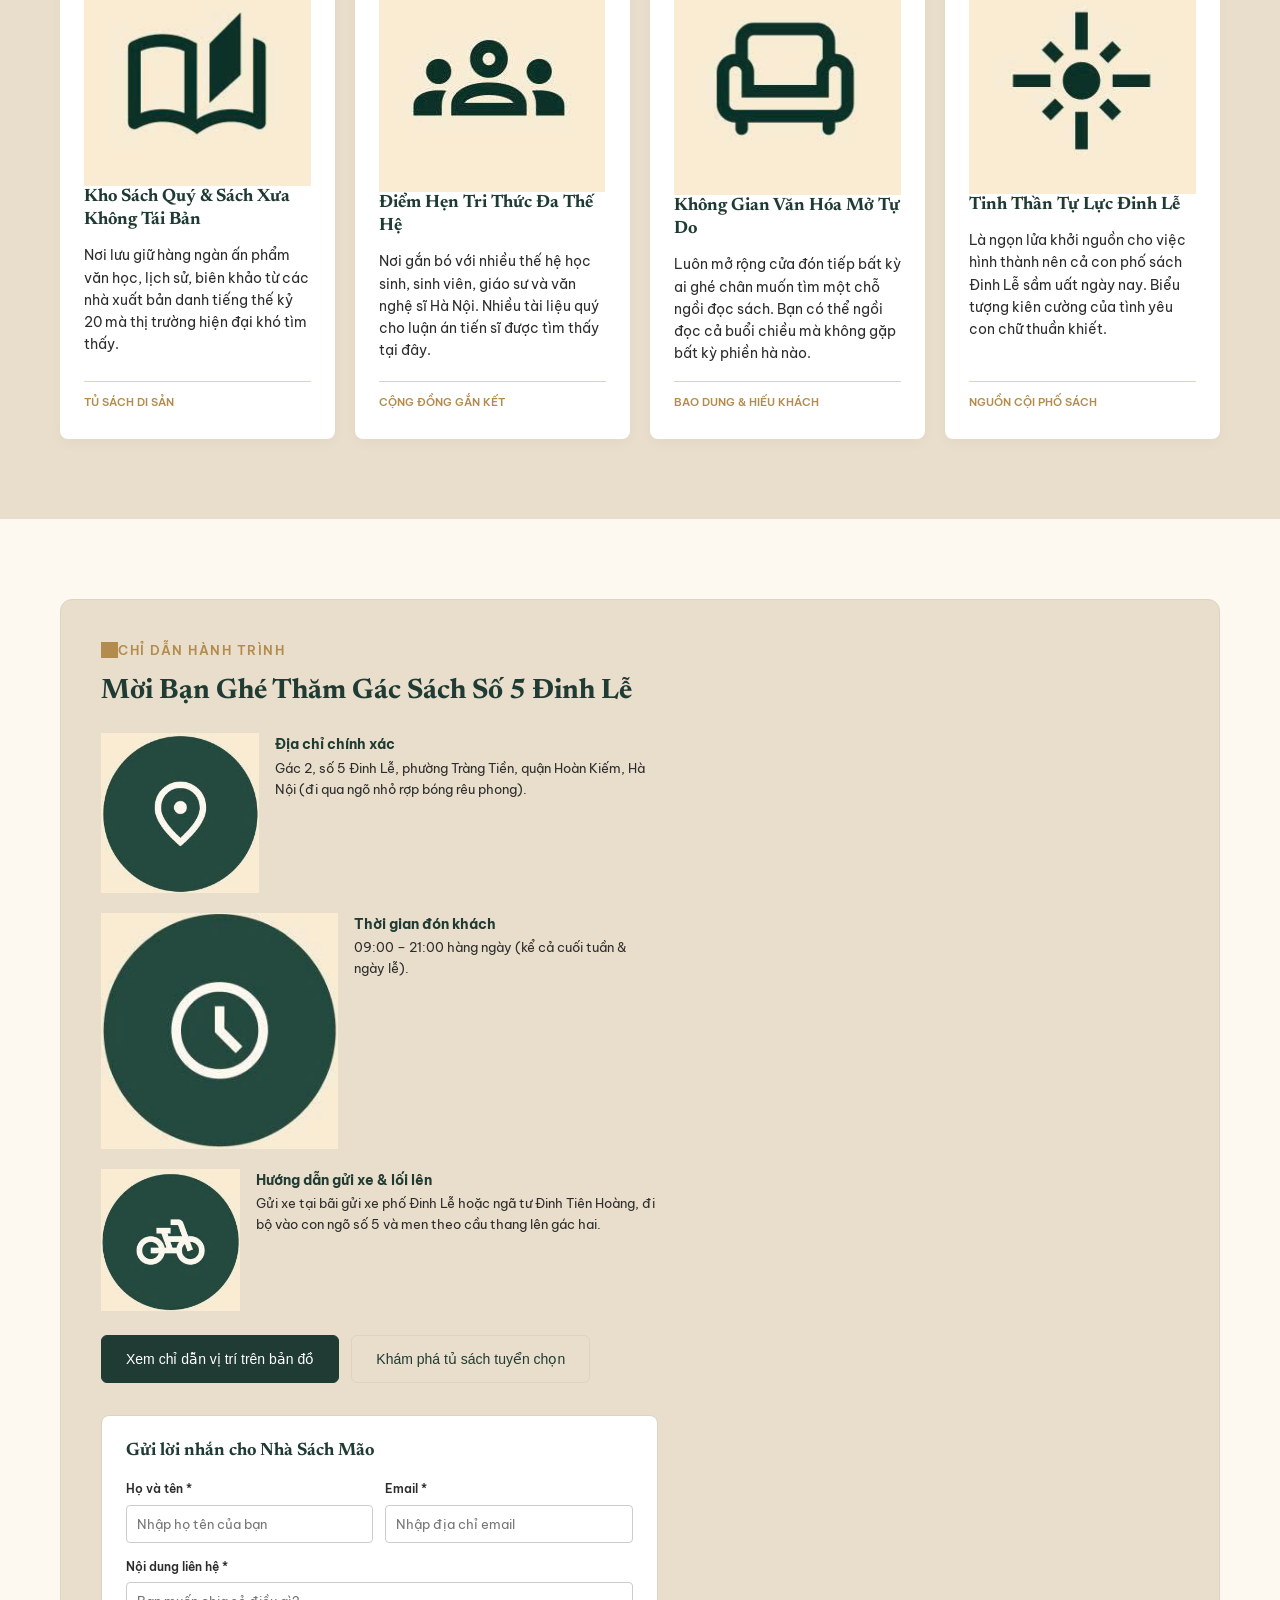
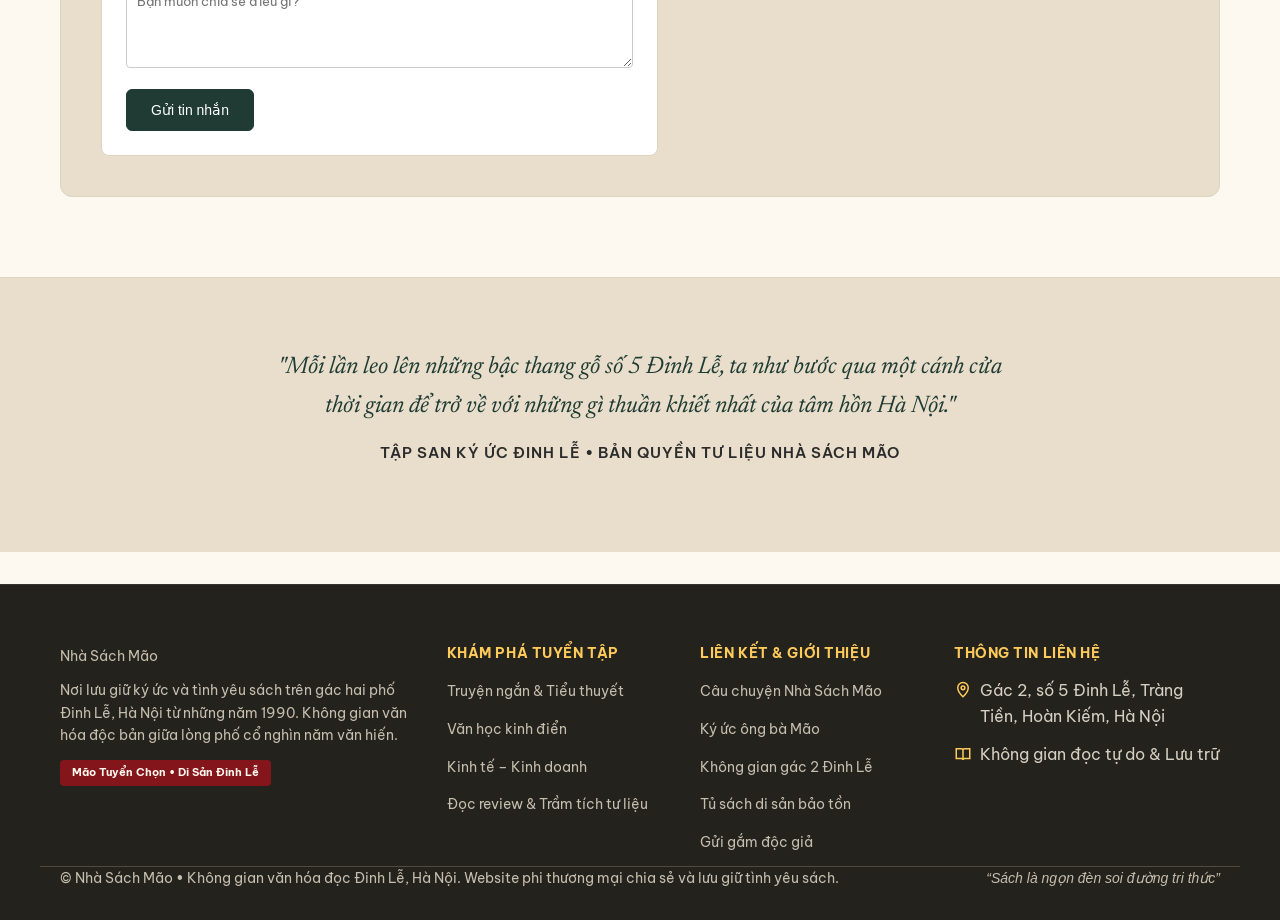
==== commit 8dbc92f6: "fix: gỡ dấu xung đột và gộp trang giới thiệu về dùng layout chung" ====
--- a/about.html
+++ b/about.html
@@ -1,16 +1,6 @@
 <!DOCTYPE html>
 <html lang="vi">
 <head>
-<<<<<<< HEAD
-  <meta charset="UTF-8">
-  <meta name="viewport" content="width=device-width, initial-scale=1">
-  <title>Trang chủ – Nhà sách Mão</title>
-  <link rel="stylesheet" href="css/base.css">
-  <link rel="stylesheet" href="css/home.css">
-  <link href="https://fonts.googleapis.com/css2?family=Be+Vietnam+Pro:ital,wght@0,300;0,400;0,500;0,600;0,700;1,400&family=Newsreader:ital,opsz,wght@0,6..72,400;0,6..72,500;0,6..72,600;1,6..72,400&display=swap" rel="stylesheet">
-</head>
-<body>
-=======
     <meta charset="UTF-8">
     <meta name="viewport" content="width=device-width, initial-scale=1.0">
     <title>Giới thiệu - Nhà sách Mão</title>
@@ -22,7 +12,6 @@
 </head>
 <body>
     <div id="site-header"></div>
->>>>>>> 2e34a977e2c06463afeb6ae4cc42b793d96ed150
 
     <!-- BREADCRUMB -->
     <div class="breadcrumb container">
@@ -47,16 +36,7 @@
 
                 <div class="hero-stamp">
                     <div class="stamp-icon">
-<<<<<<< HEAD
-                        <!-- SVG Con dấu Di sản -->
-                        <svg width="44" height="44" viewBox="0 0 48 48" fill="none" xmlns="http://www.w3.org/2000/svg">
-                            <circle cx="24" cy="24" r="22" stroke="#b38b4d" stroke-width="2" stroke-dasharray="4 2"/>
-                            <circle cx="24" cy="24" r="18" fill="#1f3b33"/>
-                            <path d="M16 26L21 31L32 18" stroke="#fdf8f0" stroke-width="2.5" stroke-linecap="round" stroke-linejoin="round"/>
-                        </svg>
-=======
                         <img src="images/about/icon-stamp.jpg" alt="Di sản sách">
->>>>>>> 2e34a977e2c06463afeb6ae4cc42b793d96ed150
                     </div>
                     <div class="stamp-text">
                         <strong>DI SẢN SÁCH ĐINH LÊ – KHỞI LẬP 1990</strong>
@@ -224,16 +204,7 @@
                 <div class="diff-grid">
                     <!-- Card 1 -->
                     <div class="diff-card">
-<<<<<<< HEAD
-                        <div class="icon-svg">
-                            <svg width="32" height="32" viewBox="0 0 24 24" fill="none" stroke="#1f3b33" stroke-width="2" stroke-linecap="round" stroke-linejoin="round">
-                                <path d="M4 19.5A2.5 2.5 0 0 1 6.5 17H20"/>
-                                <path d="M6.5 2H20v20H6.5A2.5 2.5 0 0 1 4 19.5v-15A2.5 2.5 0 0 1 6.5 2z"/>
-                            </svg>
-                        </div>
-=======
                         <div class="icon"><img src="images/about/icon-book.jpg" alt="Kho sách quý"></div>
->>>>>>> 2e34a977e2c06463afeb6ae4cc42b793d96ed150
                         <h3>Kho Sách Quý & Sách Xưa Không Tái Bản</h3>
                         <p>Nơi lưu giữ hàng ngàn ấn phẩm văn học, lịch sử, biên khảo từ các nhà xuất bản danh tiếng thế kỷ 20 mà thị trường hiện đại khó tìm thấy.</p>
                         <span class="diff-tag">TỦ SÁCH DI SẢN</span>
@@ -241,18 +212,7 @@
 
                     <!-- Card 2 -->
                     <div class="diff-card">
-<<<<<<< HEAD
-                        <div class="icon-svg">
-                            <svg width="32" height="32" viewBox="0 0 24 24" fill="none" stroke="#1f3b33" stroke-width="2" stroke-linecap="round" stroke-linejoin="round">
-                                <path d="M17 21v-2a4 4 0 0 0-4-4H5a4 4 0 0 0-4 4v2"/>
-                                <circle cx="9" cy="7" r="4"/>
-                                <path d="M23 21v-2a4 4 0 0 0-3-3.87"/>
-                                <path d="M16 3.13a4 4 0 0 1 0 7.75"/>
-                            </svg>
-                        </div>
-=======
                         <div class="icon"><img src="images/about/icon-people.jpg" alt="Điểm hẹn tri thức"></div>
->>>>>>> 2e34a977e2c06463afeb6ae4cc42b793d96ed150
                         <h3>Điểm Hẹn Tri Thức Đa Thế Hệ</h3>
                         <p>Nơi gắn bó với nhiều thế hệ học sinh, sinh viên, giáo sư và văn nghệ sĩ Hà Nội. Nhiều tài liệu quý cho luận án tiến sĩ được tìm thấy tại đây.</p>
                         <span class="diff-tag">CỘNG ĐỒNG GẮN KẾT</span>
@@ -260,16 +220,7 @@
 
                     <!-- Card 3 -->
                     <div class="diff-card">
-<<<<<<< HEAD
-                        <div class="icon-svg">
-                            <svg width="32" height="32" viewBox="0 0 24 24" fill="none" stroke="#1f3b33" stroke-width="2" stroke-linecap="round" stroke-linejoin="round">
-                                <path d="M3 9l9-7 9 7v11a2 2 0 0 1-2 2H5a2 2 0 0 1-2-2z"/>
-                                <polyline points="9 22 9 12 15 12 15 22"/>
-                            </svg>
-                        </div>
-=======
                         <div class="icon"><img src="images/about/icon-sofa.jpg" alt="Không gian mở"></div>
->>>>>>> 2e34a977e2c06463afeb6ae4cc42b793d96ed150
                         <h3>Không Gian Văn Hóa Mở Tự Do</h3>
                         <p>Luôn mở rộng cửa đón tiếp bất kỳ ai ghé chân muốn tìm một chỗ ngồi đọc sách. Bạn có thể ngồi đọc cả buổi chiều mà không gặp bất kỳ phiền hà nào.</p>
                         <span class="diff-tag">BAO DUNG & HIẾU KHÁCH</span>
@@ -277,15 +228,7 @@
 
                     <!-- Card 4 -->
                     <div class="diff-card">
-<<<<<<< HEAD
-                        <div class="icon-svg">
-                            <svg width="32" height="32" viewBox="0 0 24 24" fill="none" stroke="#1f3b33" stroke-width="2" stroke-linecap="round" stroke-linejoin="round">
-                                <polygon points="12 2 15.09 8.26 22 9.27 17 14.14 18.18 21.02 12 17.77 5.82 21.02 7 14.14 2 9.27 8.91 8.26 12 2"/>
-                            </svg>
-                        </div>
-=======
                         <div class="icon"><img src="images/about/icon-sparkle.jpg" alt="Tinh thần tự lực"></div>
->>>>>>> 2e34a977e2c06463afeb6ae4cc42b793d96ed150
                         <h3>Tinh Thần Tự Lực Đinh Lễ</h3>
                         <p>Là ngọn lửa khởi nguồn cho việc hình thành nên cả con phố sách Đinh Lễ sầm uất ngày nay. Biểu tượng kiên cường của tình yêu con chữ thuần khiết.</p>
                         <span class="diff-tag">NGUỒN CỘI PHỐ SÁCH</span>
@@ -303,49 +246,21 @@
 
                     <ul class="visit-list">
                         <li>
-<<<<<<< HEAD
-                            <div class="icon-svg">
-                                <svg width="24" height="24" viewBox="0 0 24 24" fill="none" stroke="#1f3b33" stroke-width="2" stroke-linecap="round" stroke-linejoin="round">
-                                    <path d="M21 10c0 7-9 13-9 13s-9-6-9-13a9 9 0 0 1 18 0z"/>
-                                    <circle cx="12" cy="10" r="3"/>
-                                </svg>
-                            </div>
-=======
                             <div class="icon"><img src="images/about/icon-location.jpg" alt="Địa chỉ"></div>
->>>>>>> 2e34a977e2c06463afeb6ae4cc42b793d96ed150
                             <div>
                                 <strong>Địa chỉ chính xác</strong>
                                 <p>Gác 2, số 5 Đinh Lễ, phường Tràng Tiền, quận Hoàn Kiếm, Hà Nội (đi qua ngõ nhỏ rợp bóng rêu phong).</p>
                             </div>
                         </li>
                         <li>
-<<<<<<< HEAD
-                            <div class="icon-svg">
-                                <svg width="24" height="24" viewBox="0 0 24 24" fill="none" stroke="#1f3b33" stroke-width="2" stroke-linecap="round" stroke-linejoin="round">
-                                    <circle cx="12" cy="12" r="10"/>
-                                    <polyline points="12 6 12 12 16 14"/>
-                                </svg>
-                            </div>
-=======
                             <div class="icon"><img src="images/about/icon-time.jpg" alt="Giờ mở cửa"></div>
->>>>>>> 2e34a977e2c06463afeb6ae4cc42b793d96ed150
                             <div>
                                 <strong>Thời gian đón khách</strong>
                                 <p>09:00 – 21:00 hàng ngày (kể cả cuối tuần & ngày lễ).</p>
                             </div>
                         </li>
                         <li>
-<<<<<<< HEAD
-                            <div class="icon-svg">
-                                <svg width="24" height="24" viewBox="0 0 24 24" fill="none" stroke="#1f3b33" stroke-width="2" stroke-linecap="round" stroke-linejoin="round">
-                                    <circle cx="5.5" cy="17.5" r="3.5"/>
-                                    <circle cx="18.5" cy="17.5" r="3.5"/>
-                                    <path d="M15 6h5l1.5 7h-16L7 3H2"/>
-                                </svg>
-                            </div>
-=======
                             <div class="icon"><img src="images/about/icon-bike.jpg" alt="Gửi xe"></div>
->>>>>>> 2e34a977e2c06463afeb6ae4cc42b793d96ed150
                             <div>
                                 <strong>Hướng dẫn gửi xe & lối lên</strong>
                                 <p>Gửi xe tại bãi gửi xe phố Đinh Lễ hoặc ngã tư Đinh Tiên Hoàng, đi bộ vào con ngõ số 5 và men theo cầu thang lên gác hai.</p>
@@ -404,16 +319,10 @@
         </section>
 </main>
 
-<<<<<<< HEAD
-  <div id="site-footer"></div>
-  <script src="js/about.js"></script>
-=======
-    <!-- FOOTER (Giả định nhóm đã có, cấu trúc dựa theo mockup) -->
     <div id="site-footer"></div>
 
     <!-- JS -->
     <script src="js/layout.js"></script>
     <script src="js/about.js"></script>
->>>>>>> 2e34a977e2c06463afeb6ae4cc42b793d96ed150
 </body>
 </html>
